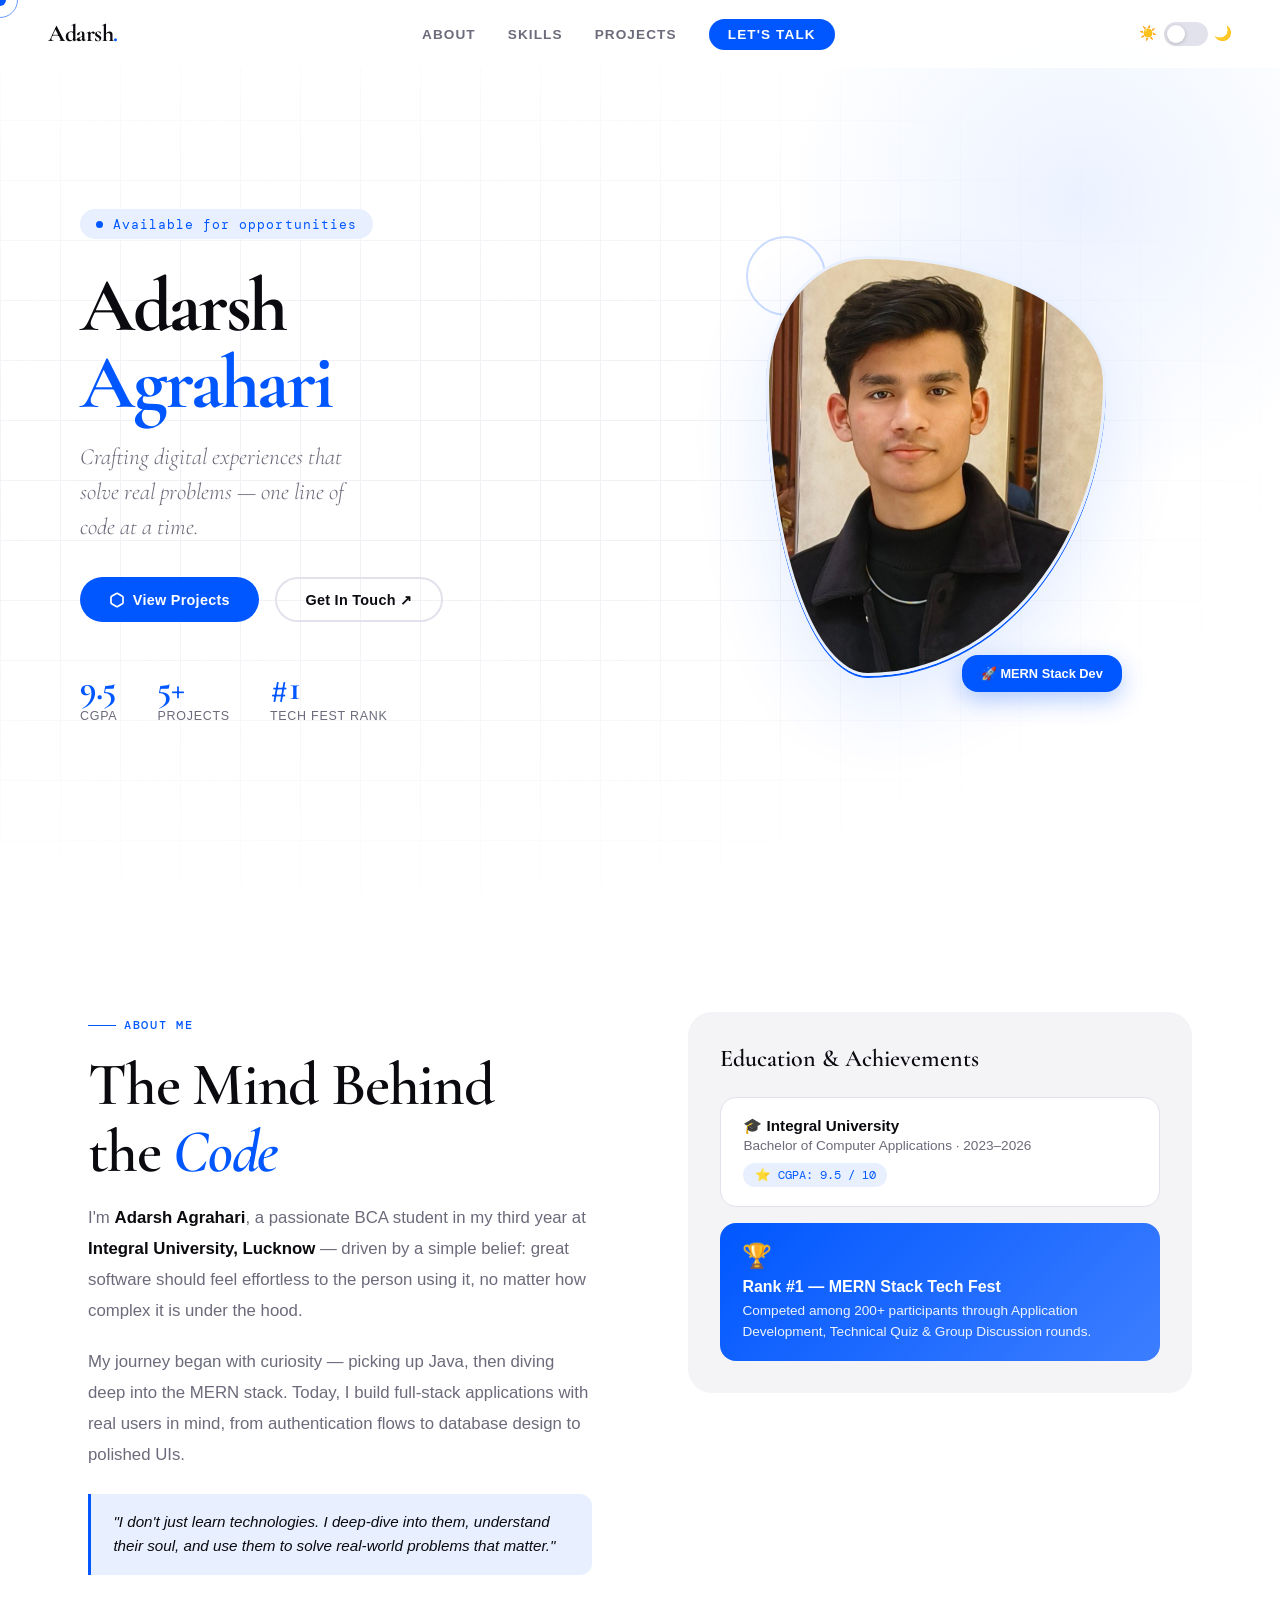
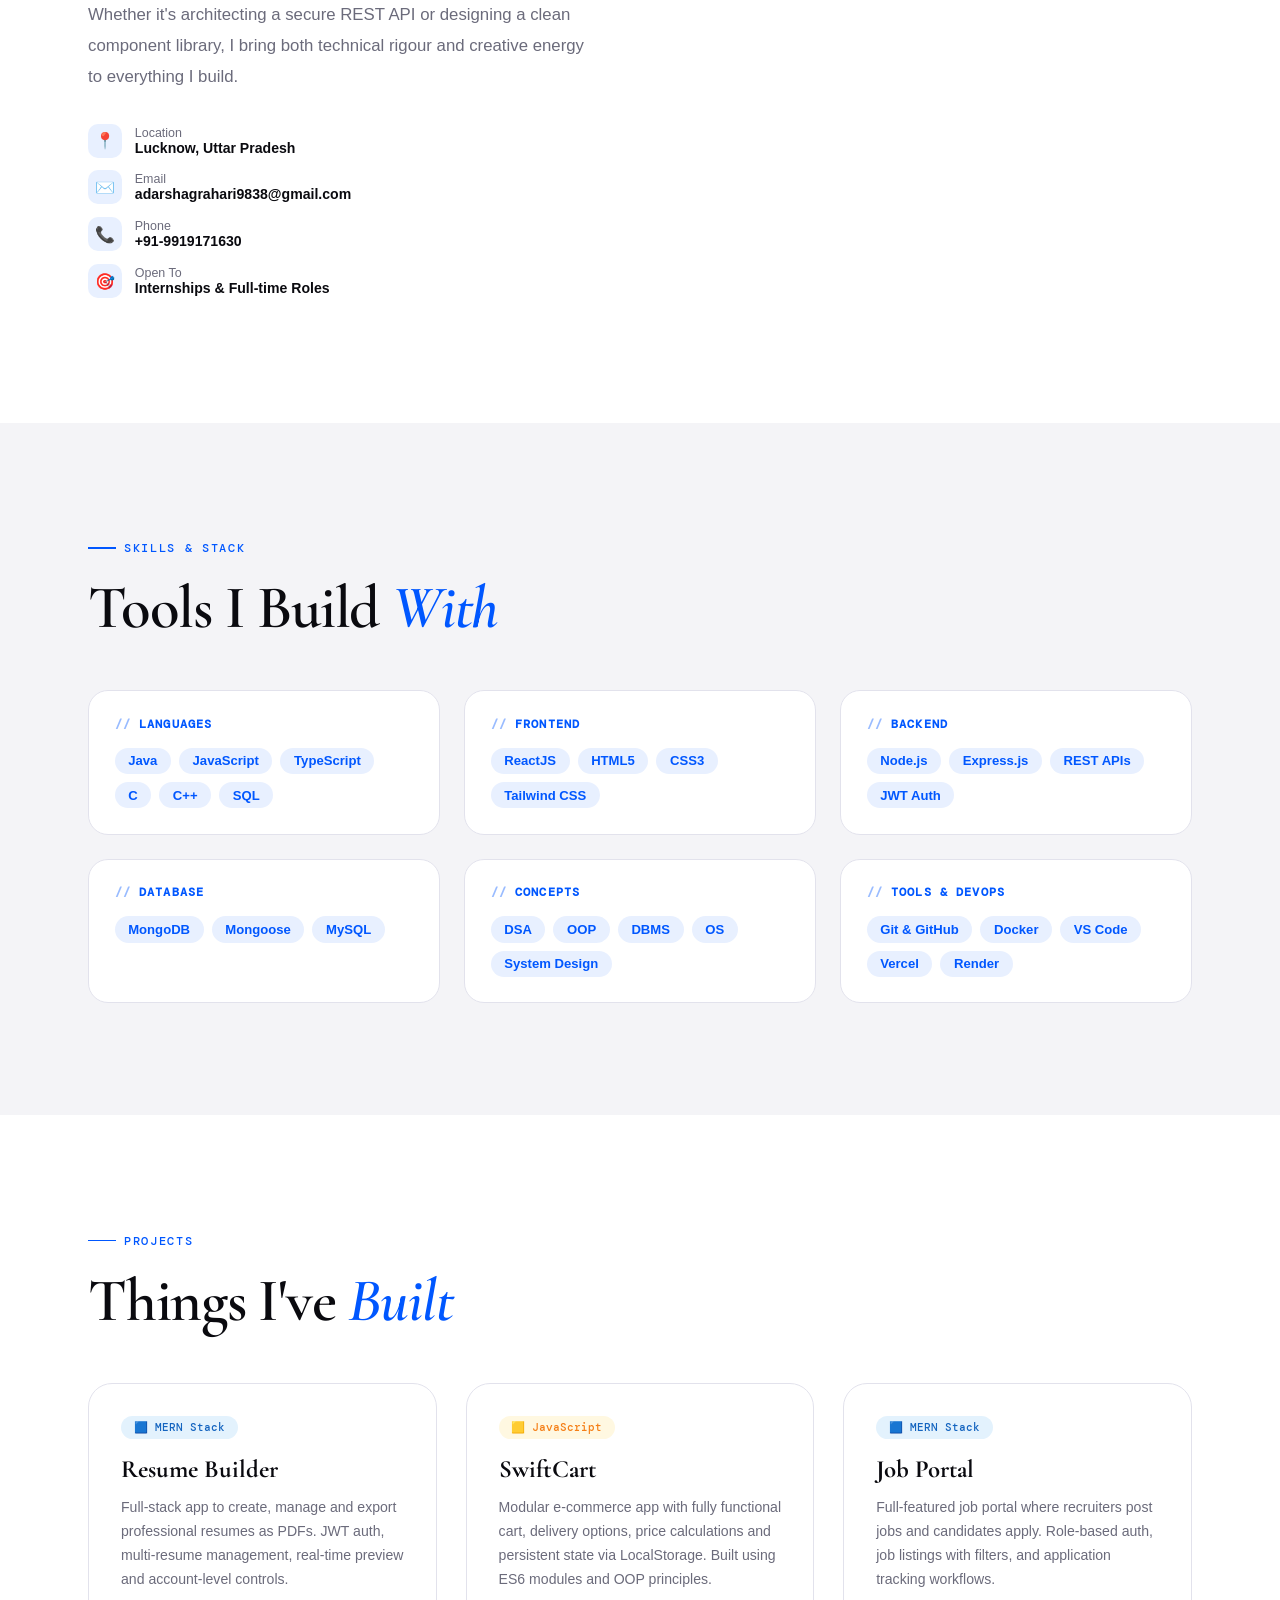
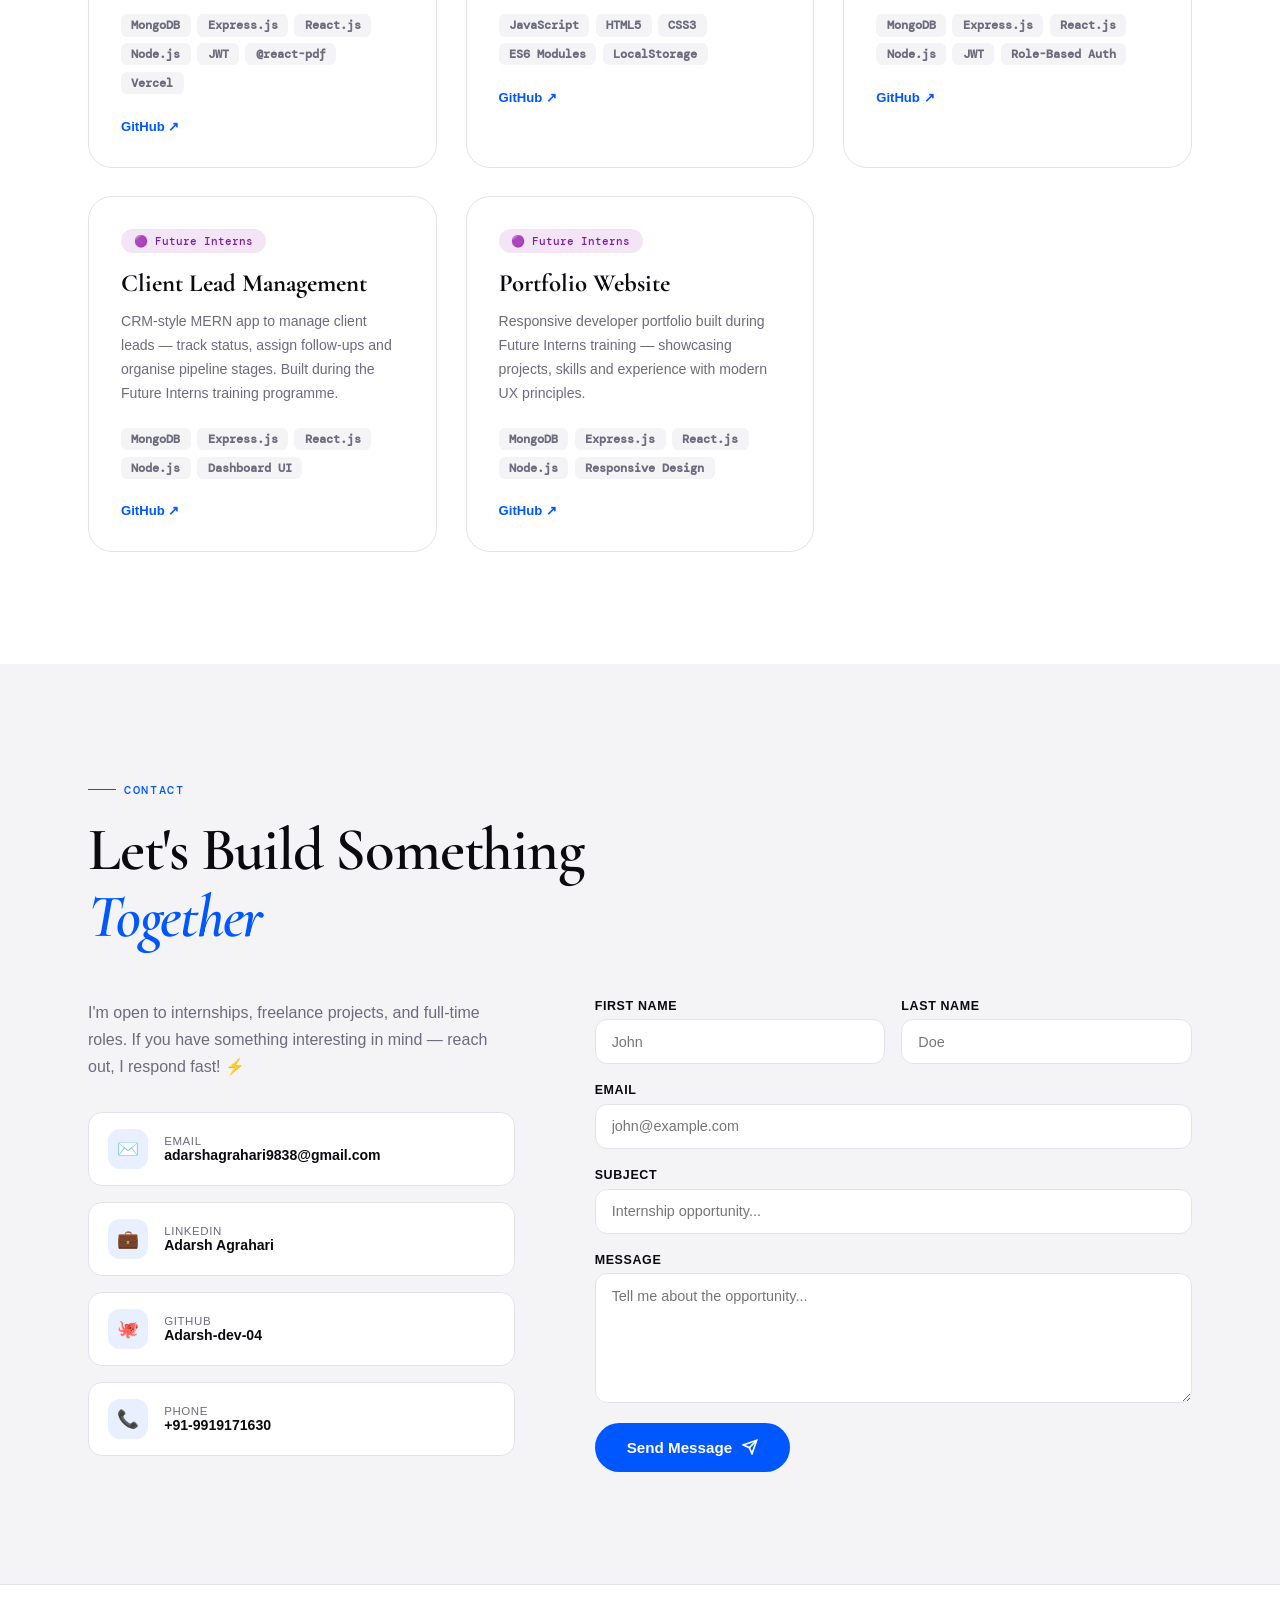
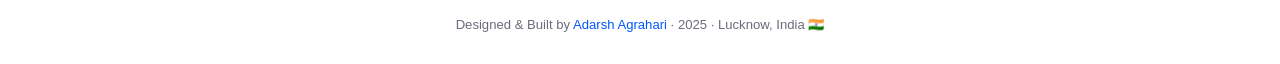
==== index.html @ 2db224c5 "first commit" ====
<!DOCTYPE html>
<html lang="en">
<head>
  <meta charset="UTF-8" />
  <meta name="viewport" content="width=device-width, initial-scale=1.0"/>
  <title>Adarsh Agrahari — Full-Stack Developer</title>
  <meta name="description" content="Adarsh Agrahari — BCA student & MERN Stack developer from Lucknow." />
  <link rel="preconnect" href="https://fonts.googleapis.com">
  <link rel="preconnect" href="https://fonts.gstatic.com" crossorigin>
  <link href="https://fonts.googleapis.com/css2?family=Cormorant+Garamond:ital,wght@0,300;0,400;0,600;0,700;1,300;1,400&family=Cabinet+Grotesk:wght@400;500;700;800&family=DM+Mono:wght@400;500&display=swap" rel="stylesheet">
  <link rel="stylesheet" href="style.css">

  <!-- Theme init: must run before paint to prevent flash of wrong theme -->
  <script>
    (function () {
      var t = localStorage.getItem("theme");
      var d = window.matchMedia("(prefers-color-scheme: dark)").matches;
      if (t === "dark" || (!t && d)) document.documentElement.classList.add("dark");
    })();
  </script>
</head>
<body>

  <!-- Custom Cursor -->
  <div id="cursor"></div>
  <div id="cursor-ring"></div>

  <!-- NAV -->
  <nav id="navbar">
    <a class="nav-logo" href="#hero">Adarsh<span>.</span></a>
    <ul class="nav-links" id="navLinks">
      <li><a href="#about">About</a></li>
      <li><a href="#skills">Skills</a></li>
      <li><a href="#projects">Projects</a></li>
      <li><a href="#contact" class="nav-cta">Let's Talk</a></li>
    </ul>
    <div class="nav-right">
      <div class="toggle-wrap">
        <span>☀️</span>
        <button class="theme-toggle" id="themeToggle" aria-label="Toggle dark mode"></button>
        <span>🌙</span>
      </div>
      <button class="hamburger" id="hamburger" aria-label="Open menu">
        <span></span><span></span><span></span>
      </button>
    </div>
  </nav>

  <!-- HERO -->
  <section id="hero">
    <div class="hero-bg-grid"></div>
    <div class="hero-bg-blob"></div>
    <div class="hero-content">
      <div class="hero-greeting"><span class="dot"></span> Available for opportunities</div>
      <h1 class="hero-name">Adarsh<br><span class="blue">Agrahari</span></h1>
      <p class="hero-tagline">Crafting digital experiences that<br>solve real problems — one line of<br>code at a time.</p>
      <div class="hero-btns">
        <a href="#projects" class="btn btn-primary">
          <svg width="16" height="16" viewBox="0 0 24 24" fill="none" stroke="currentColor" stroke-width="2.5">
            <path d="M21 16V8a2 2 0 0 0-1-1.73l-7-4a2 2 0 0 0-2 0l-7 4A2 2 0 0 0 3 8v8a2 2 0 0 0 1 1.73l7 4a2 2 0 0 0 2 0l7-4A2 2 0 0 0 21 16z"/>
          </svg>
          View Projects
        </a>
        <a href="#contact" class="btn btn-outline">Get In Touch ↗</a>
      </div>
      <div class="hero-stats">
        <div class="stat"><span class="stat-num">9.5</span><span class="stat-label">CGPA</span></div>
        <div class="stat"><span class="stat-num">5+</span><span class="stat-label">Projects</span></div>
        <div class="stat"><span class="stat-num">#1</span><span class="stat-label">Tech Fest Rank</span></div>
      </div>
    </div>
    <div class="hero-visual">
      <div class="photo-wrap">
        <div class="photo-deco"></div>
        <div class="photo-frame">
          <img src="photo.jpg" alt="Adarsh Agrahari" />
        </div>
        <div class="photo-badge">🚀 MERN Stack Dev</div>
      </div>
    </div>
  </section>

  <!-- ABOUT -->
  <section id="about">
    <div class="about-text reveal">
      <span class="section-label">About Me</span>
      <h2 class="section-title">The Mind Behind<br>the <em>Code</em></h2>
      <p>I'm <strong>Adarsh Agrahari</strong>, a passionate BCA student in my third year at <strong>Integral University, Lucknow</strong> — driven by a simple belief: great software should feel effortless to the person using it, no matter how complex it is under the hood.</p>
      <p>My journey began with curiosity — picking up Java, then diving deep into the MERN stack. Today, I build full-stack applications with real users in mind, from authentication flows to database design to polished UIs.</p>
      <div class="about-highlight">"I don't just learn technologies. I deep-dive into them, understand their soul, and use them to solve real-world problems that matter."</div>
      <p>Whether it's architecting a secure REST API or designing a clean component library, I bring both technical rigour and creative energy to everything I build.</p>
      <div style="margin-top:2rem">
        <div class="info-row"><div class="info-icon">📍</div><div><div class="info-label">Location</div><div class="info-value">Lucknow, Uttar Pradesh</div></div></div>
        <div class="info-row"><div class="info-icon">✉️</div><div><div class="info-label">Email</div><div class="info-value">adarshagrahari9838@gmail.com</div></div></div>
        <div class="info-row"><div class="info-icon">📞</div><div><div class="info-label">Phone</div><div class="info-value">+91-9919171630</div></div></div>
        <div class="info-row"><div class="info-icon">🎯</div><div><div class="info-label">Open To</div><div class="info-value">Internships & Full-time Roles</div></div></div>
      </div>
    </div>
    <div class="reveal" style="transition-delay: 0.15s">
      <div class="about-card">
        <div class="about-card-title">Education & Achievements</div>
        <div class="edu-card">
          <div class="edu-uni">🎓 Integral University</div>
          <div class="edu-degree">Bachelor of Computer Applications · 2023–2026</div>
          <div class="edu-cgpa">⭐ CGPA: 9.5 / 10</div>
        </div>
        <div class="achievement-card">
          <div class="trophy">🏆</div>
          <strong>Rank #1 — MERN Stack Tech Fest</strong>
          <p>Competed among 200+ participants through Application Development, Technical Quiz & Group Discussion rounds.</p>
        </div>
      </div>
    </div>
  </section>

  <!-- SKILLS -->
  <div id="skills">
    <div class="inner">
      <span class="section-label reveal">Skills & Stack</span>
      <h2 class="section-title reveal">Tools I Build <em>With</em></h2>
      <div class="skills-grid">
        <div class="skill-group reveal"><div class="skill-group-title">Languages</div><div class="skill-tags"><span class="skill-tag">Java</span><span class="skill-tag">JavaScript</span><span class="skill-tag">TypeScript</span><span class="skill-tag">C</span><span class="skill-tag">C++</span><span class="skill-tag">SQL</span></div></div>
        <div class="skill-group reveal" style="transition-delay:0.1s"><div class="skill-group-title">Frontend</div><div class="skill-tags"><span class="skill-tag">ReactJS</span><span class="skill-tag">HTML5</span><span class="skill-tag">CSS3</span><span class="skill-tag">Tailwind CSS</span></div></div>
        <div class="skill-group reveal" style="transition-delay:0.2s"><div class="skill-group-title">Backend</div><div class="skill-tags"><span class="skill-tag">Node.js</span><span class="skill-tag">Express.js</span><span class="skill-tag">REST APIs</span><span class="skill-tag">JWT Auth</span></div></div>
        <div class="skill-group reveal" style="transition-delay:0.3s"><div class="skill-group-title">Database</div><div class="skill-tags"><span class="skill-tag">MongoDB</span><span class="skill-tag">Mongoose</span><span class="skill-tag">MySQL</span></div></div>
        <div class="skill-group reveal" style="transition-delay:0.4s"><div class="skill-group-title">Concepts</div><div class="skill-tags"><span class="skill-tag">DSA</span><span class="skill-tag">OOP</span><span class="skill-tag">DBMS</span><span class="skill-tag">OS</span><span class="skill-tag">System Design</span></div></div>
        <div class="skill-group reveal" style="transition-delay:0.5s"><div class="skill-group-title">Tools & DevOps</div><div class="skill-tags"><span class="skill-tag">Git & GitHub</span><span class="skill-tag">Docker</span><span class="skill-tag">VS Code</span><span class="skill-tag">Vercel</span><span class="skill-tag">Render</span></div></div>
      </div>
    </div>
  </div>

  <!-- PROJECTS -->
  <section id="projects">
    <span class="section-label reveal">Projects</span>
    <h2 class="section-title reveal">Things I've <em>Built</em></h2>
    <div class="projects-grid">

      <div class="project-card reveal">
        <span class="project-badge badge-mern">🟦 MERN Stack</span>
        <h3 class="project-title">Resume Builder</h3>
        <p class="project-desc">Full-stack app to create, manage and export professional resumes as PDFs. JWT auth, multi-resume management, real-time preview and account-level controls.</p>
        <div class="project-tech"><span class="tech-tag">MongoDB</span><span class="tech-tag">Express.js</span><span class="tech-tag">React.js</span><span class="tech-tag">Node.js</span><span class="tech-tag">JWT</span><span class="tech-tag">@react-pdf</span><span class="tech-tag">Vercel</span></div>
        <a class="project-link" href="https://github.com/Adarsh-dev-04" target="_blank">GitHub ↗</a>
      </div>

      <div class="project-card reveal" style="transition-delay:0.1s">
        <span class="project-badge badge-js">🟨 JavaScript</span>
        <h3 class="project-title">SwiftCart</h3>
        <p class="project-desc">Modular e-commerce app with fully functional cart, delivery options, price calculations and persistent state via LocalStorage. Built using ES6 modules and OOP principles.</p>
        <div class="project-tech"><span class="tech-tag">JavaScript</span><span class="tech-tag">HTML5</span><span class="tech-tag">CSS3</span><span class="tech-tag">ES6 Modules</span><span class="tech-tag">LocalStorage</span></div>
        <a class="project-link" href="https://github.com/Adarsh-dev-04" target="_blank">GitHub ↗</a>
      </div>

      <div class="project-card reveal" style="transition-delay:0.2s">
        <span class="project-badge badge-mern">🟦 MERN Stack</span>
        <h3 class="project-title">Job Portal</h3>
        <p class="project-desc">Full-featured job portal where recruiters post jobs and candidates apply. Role-based auth, job listings with filters, and application tracking workflows.</p>
        <div class="project-tech"><span class="tech-tag">MongoDB</span><span class="tech-tag">Express.js</span><span class="tech-tag">React.js</span><span class="tech-tag">Node.js</span><span class="tech-tag">JWT</span><span class="tech-tag">Role-Based Auth</span></div>
        <a class="project-link" href="https://github.com/Adarsh-dev-04" target="_blank">GitHub ↗</a>
      </div>

      <div class="project-card reveal" style="transition-delay:0.3s">
        <span class="project-badge badge-fi">🟣 Future Interns</span>
        <h3 class="project-title">Client Lead Management</h3>
        <p class="project-desc">CRM-style MERN app to manage client leads — track status, assign follow-ups and organise pipeline stages. Built during the Future Interns training programme.</p>
        <div class="project-tech"><span class="tech-tag">MongoDB</span><span class="tech-tag">Express.js</span><span class="tech-tag">React.js</span><span class="tech-tag">Node.js</span><span class="tech-tag">Dashboard UI</span></div>
        <a class="project-link" href="https://github.com/Adarsh-dev-04" target="_blank">GitHub ↗</a>
      </div>

      <div class="project-card reveal" style="transition-delay:0.4s">
        <span class="project-badge badge-fi">🟣 Future Interns</span>
        <h3 class="project-title">Portfolio Website</h3>
        <p class="project-desc">Responsive developer portfolio built during Future Interns training — showcasing projects, skills and experience with modern UX principles.</p>
        <div class="project-tech"><span class="tech-tag">MongoDB</span><span class="tech-tag">Express.js</span><span class="tech-tag">React.js</span><span class="tech-tag">Node.js</span><span class="tech-tag">Responsive Design</span></div>
        <a class="project-link" href="https://github.com/Adarsh-dev-04" target="_blank">GitHub ↗</a>
      </div>

    </div>
  </section>

  <!-- CONTACT -->
  <div id="contact">
    <div class="inner">
      <span class="section-label reveal">Contact</span>
      <h2 class="section-title reveal">Let's Build Something<br><em>Together</em></h2>
      <div class="contact-grid">
        <div class="reveal">
          <p class="contact-info">I'm open to internships, freelance projects, and full-time roles. If you have something interesting in mind — reach out, I respond fast! ⚡</p>
          <div class="contact-links">
            <a class="contact-link-item" href="mailto:adarshagrahari9838@gmail.com"><div class="contact-icon">✉️</div><div><div class="c-label">Email</div><div class="c-value">adarshagrahari9838@gmail.com</div></div></a>
            <a class="contact-link-item" href="https://www.linkedin.com/in/adarsh-agrahari-366727234" target="_blank"><div class="contact-icon">💼</div><div><div class="c-label">LinkedIn</div><div class="c-value">Adarsh Agrahari</div></div></a>
            <a class="contact-link-item" href="https://github.com/Adarsh-dev-04" target="_blank"><div class="contact-icon">🐙</div><div><div class="c-label">GitHub</div><div class="c-value">Adarsh-dev-04</div></div></a>
            <a class="contact-link-item" href="tel:+919919171630"><div class="contact-icon">📞</div><div><div class="c-label">Phone</div><div class="c-value">+91-9919171630</div></div></a>
          </div>
        </div>
        <div class="reveal" style="transition-delay: 0.15s">
          <div class="contact-form">
            <div class="form-row">
              <div class="form-group"><label for="fname">First Name</label><input type="text" id="fname" placeholder="John" /></div>
              <div class="form-group"><label for="lname">Last Name</label><input type="text" id="lname" placeholder="Doe" /></div>
            </div>
            <div class="form-group"><label for="femail">Email</label><input type="email" id="femail" placeholder="john@example.com" /></div>
            <div class="form-group"><label for="fsubject">Subject</label><input type="text" id="fsubject" placeholder="Internship opportunity..." /></div>
            <div class="form-group"><label for="fmessage">Message</label><textarea id="fmessage" placeholder="Tell me about the opportunity..."></textarea></div>
            <button class="btn-submit" id="submitBtn">
              Send Message
              <svg width="16" height="16" viewBox="0 0 24 24" fill="none" stroke="currentColor" stroke-width="2.5"><line x1="22" y1="2" x2="11" y2="13"/><polygon points="22 2 15 22 11 13 2 9 22 2"/></svg>
            </button>
            <div class="form-success" id="formSuccess">✅ Message sent! I'll get back to you within 24 hours.</div>
          </div>
        </div>
      </div>
    </div>
  </div>

  <!-- FOOTER -->
  <footer>
    <p>Designed & Built by <a href="#hero">Adarsh Agrahari</a> · 2025 · Lucknow, India 🇮🇳</p>
  </footer>

  <script src="script.js"></script>
</body>
</html>
---- style.css ----
:root {
  --blue: #0057FF;
  --blue-light: #3d7eff;
  --blue-pale: #e8f0ff;
  --black: #0a0a0f;
  --grey: #6b6b7b;
  --grey-light: #f4f4f7;
  --white: #ffffff;
  --border: #e2e2ec;
  --font-display: "Cormorant Garamond", serif;
  --font-body: "Cabinet Grotesk", sans-serif;
  --font-mono: "DM Mono", monospace;
}

/* ── Dark Mode ── */
html.dark {
  --blue: #4d8fff;
  --blue-light: #7aaeff;
  --blue-pale: #0d1e3d;
  --black: #f0f0f8;
  --grey: #9999aa;
  --grey-light: #111118;
  --white: #0c0c14;
  --border: #1e1e2e;
}

/* ── Reset ── */
*, *::before, *::after { box-sizing: border-box; margin: 0; padding: 0; }
html { scroll-behavior: smooth; }
body {
  font-family: var(--font-body);
  background: var(--white);
  color: var(--black);
  overflow-x: hidden;
  cursor: none;
  transition: background 0.4s, color 0.4s;
}

/* ── Custom Cursor ── */
#cursor {
  width: 12px; height: 12px;
  background: var(--blue);
  border-radius: 50%;
  position: fixed; top: 0; left: 0;
  pointer-events: none; z-index: 9999;
  transform: translate(-50%, -50%);
  transition: width 0.2s, height 0.2s, background 0.2s;
}
#cursor-ring {
  width: 36px; height: 36px;
  border: 1.5px solid var(--blue);
  border-radius: 50%;
  position: fixed; top: 0; left: 0;
  pointer-events: none; z-index: 9998;
  transform: translate(-50%, -50%);
  opacity: 0.6;
  transition: width 0.3s, height 0.3s;
}
body.hov #cursor { width: 20px; height: 20px; background: var(--blue-light); }
body.hov #cursor-ring { width: 56px; height: 56px; opacity: 0.25; }

/* ── Navbar ── */
nav {
  position: fixed; top: 0; left: 0; right: 0; z-index: 200;
  display: flex; align-items: center; justify-content: space-between;
  padding: 1.2rem 3rem;
  background: rgba(255, 255, 255, 0.9);
  backdrop-filter: blur(16px);
  border-bottom: 1px solid transparent;
  transition: border-color 0.3s, box-shadow 0.3s, background 0.4s;
}
html.dark nav { background: rgba(12, 12, 20, 0.92); }
nav.scrolled { border-color: var(--border); box-shadow: 0 2px 24px rgba(0, 87, 255, 0.06); }

.nav-logo {
  font-family: var(--font-display); font-size: 1.5rem; font-weight: 700;
  color: var(--black); text-decoration: none; letter-spacing: -0.02em;
}
.nav-logo span { color: var(--blue); }

.nav-links { display: flex; gap: 2rem; list-style: none; }
.nav-links a {
  font-size: 0.85rem; font-weight: 700; letter-spacing: 0.08em;
  text-transform: uppercase; color: var(--grey);
  text-decoration: none; transition: color 0.2s; position: relative;
}
.nav-links a::after {
  content: ""; position: absolute; bottom: -3px; left: 0;
  width: 0; height: 2px; background: var(--blue); transition: width 0.3s;
}
.nav-links a:hover { color: var(--blue); }
.nav-links a:hover::after { width: 100%; }
.nav-cta { background: var(--blue) !important; color: #fff !important; padding: 0.5rem 1.2rem; border-radius: 50px; }
.nav-cta::after { display: none !important; }
.nav-cta:hover { background: var(--blue-light) !important; }
.nav-right { display: flex; align-items: center; gap: 1.2rem; }

/* ── Theme Toggle ── */
.theme-toggle {
  width: 44px; height: 24px; background: var(--border);
  border-radius: 50px; border: none; cursor: pointer;
  position: relative; transition: background 0.3s; flex-shrink: 0;
}
.theme-toggle::after {
  content: ""; position: absolute; top: 3px; left: 3px;
  width: 18px; height: 18px; background: #fff; border-radius: 50%;
  transition: transform 0.3s; box-shadow: 0 1px 4px rgba(0, 0, 0, 0.2);
}
html.dark .theme-toggle { background: var(--blue); }
html.dark .theme-toggle::after { transform: translateX(20px); }
.toggle-wrap { display: flex; align-items: center; gap: 0.4rem; font-size: 0.9rem; }

/* ── Hamburger ── */
.hamburger {
  display: none; flex-direction: column; gap: 5px;
  background: none; border: none; cursor: pointer; padding: 4px;
}
.hamburger span {
  display: block; width: 24px; height: 2px;
  background: var(--black); border-radius: 2px; transition: 0.3s;
}

/* ── Mobile Nav ── */
@media (max-width: 900px) {
  nav { padding: 1rem 1.5rem; }
  .nav-links {
    display: none; flex-direction: column; position: absolute;
    top: 100%; left: 0; right: 0;
    background: var(--white); padding: 1.5rem 2rem;
    gap: 1.2rem; border-bottom: 1px solid var(--border);
    box-shadow: 0 8px 24px rgba(0, 0, 0, 0.08); z-index: 199;
  }
  .nav-links.open { display: flex; }
  .hamburger { display: flex; }
}

/* ── Shared Section Styles ── */
section { padding: 7rem 3rem; max-width: 1200px; margin: 0 auto; }

.section-label {
  display: inline-flex; align-items: center; gap: 0.5rem;
  font-family: var(--font-mono); font-size: 0.75rem; font-weight: 500;
  color: var(--blue); text-transform: uppercase; letter-spacing: 0.14em;
  margin-bottom: 1.2rem;
}
.section-label::before { content: ""; width: 28px; height: 1.5px; background: var(--blue); }

h2.section-title {
  font-family: var(--font-display);
  font-size: clamp(2.4rem, 5vw, 3.8rem);
  font-weight: 600; line-height: 1.1;
  letter-spacing: -0.02em; margin-bottom: 1rem; color: var(--black);
}
h2.section-title em { font-style: italic; color: var(--blue); }

/* ── Scroll Reveal ── */
.reveal { opacity: 0; transform: translateY(28px); transition: opacity 0.7s ease, transform 0.7s ease; }
.reveal.visible { opacity: 1; transform: translateY(0); }

/* ── Hero ── */
#hero {
  min-height: 100vh; max-width: 100%;
  display: grid; grid-template-columns: 1fr 1fr;
  align-items: center; gap: 4rem;
  padding: 8rem 5rem 6rem;
  position: relative; overflow: hidden;
}
.hero-bg-grid {
  position: absolute; inset: 0; z-index: 0;
  background-image: linear-gradient(var(--border) 1px, transparent 1px),
    linear-gradient(90deg, var(--border) 1px, transparent 1px);
  background-size: 60px 60px; opacity: 0.5;
  mask-image: radial-gradient(ellipse at 30% 50%, black 20%, transparent 75%);
}
.hero-bg-blob {
  position: absolute; width: 600px; height: 600px; border-radius: 50%;
  z-index: 0; background: radial-gradient(circle, rgba(0, 87, 255, 0.08) 0%, transparent 70%);
  top: -100px; right: -100px; pointer-events: none;
  animation: blobPulse 6s ease-in-out infinite alternate;
}
@keyframes blobPulse { from { transform: scale(1); } to { transform: scale(1.1) translate(30px, 20px); } }

.hero-content { position: relative; z-index: 1; }
.hero-greeting {
  display: inline-flex; align-items: center; gap: 0.6rem;
  font-family: var(--font-mono); font-size: 0.82rem; color: var(--blue);
  background: var(--blue-pale); padding: 0.4rem 1rem; border-radius: 50px;
  margin-bottom: 1.8rem; letter-spacing: 0.08em;
  animation: fadeUp 0.8s ease both;
}
.dot {
  width: 7px; height: 7px; border-radius: 50%;
  background: var(--blue); animation: pulse 2s infinite;
}
@keyframes pulse { 0%, 100% { opacity: 1; transform: scale(1); } 50% { opacity: 0.5; transform: scale(0.8); } }

.hero-name {
  font-family: var(--font-display);
  font-size: clamp(3rem, 6vw, 5.5rem);
  font-weight: 700; line-height: 1; letter-spacing: -0.03em; color: var(--black);
  animation: fadeUp 0.9s 0.1s ease both;
}
.hero-name .blue { color: var(--blue); }
.hero-tagline {
  font-family: var(--font-display);
  font-size: clamp(1.1rem, 2vw, 1.45rem);
  font-weight: 300; font-style: italic; color: var(--grey);
  margin: 1.2rem 0 2rem; line-height: 1.5;
  animation: fadeUp 1s 0.2s ease both;
}
.hero-btns { display: flex; gap: 1rem; flex-wrap: wrap; animation: fadeUp 1s 0.3s ease both; }

.btn {
  display: inline-flex; align-items: center; gap: 0.5rem;
  padding: 0.8rem 1.8rem; border-radius: 50px;
  font-family: var(--font-body); font-size: 0.9rem; font-weight: 700;
  text-decoration: none; transition: all 0.25s; letter-spacing: 0.02em;
}
.btn-primary { background: var(--blue); color: #fff; }
.btn-primary:hover { background: var(--blue-light); transform: translateY(-2px); box-shadow: 0 8px 24px rgba(0, 87, 255, 0.3); }
.btn-outline { border: 2px solid var(--border); color: var(--black); background: transparent; }
.btn-outline:hover { border-color: var(--blue); color: var(--blue); transform: translateY(-2px); }

.hero-stats { display: flex; gap: 2.5rem; margin-top: 3rem; animation: fadeUp 1s 0.4s ease both; }
.stat { display: flex; flex-direction: column; gap: 0.2rem; }
.stat-num { font-family: var(--font-display); font-size: 2.2rem; font-weight: 700; color: var(--blue); line-height: 1; }
.stat-label { font-size: 0.78rem; color: var(--grey); font-weight: 500; text-transform: uppercase; letter-spacing: 0.06em; }

.hero-visual { position: relative; z-index: 1; display: flex; justify-content: center; align-items: center; }
.photo-wrap { position: relative; }
.photo-frame {
  width: 340px; height: 420px;
  border-radius: 30% 70% 70% 30% / 30% 30% 70% 70%;
  overflow: hidden; border: 3px solid var(--blue-pale);
  box-shadow: 0 30px 80px rgba(0, 87, 255, 0.12), 0 2px 0 var(--blue);
  animation: float 6s ease-in-out infinite, fadeUp 1s 0.2s ease both;
}
@keyframes float { 0%, 100% { transform: translateY(0); } 50% { transform: translateY(-16px); } }
.photo-frame img { width: 100%; height: 100%; object-fit: cover; object-position: center top; }
.photo-badge {
  position: absolute; bottom: -16px; right: -16px;
  background: var(--blue); color: #fff; padding: 0.7rem 1.2rem;
  border-radius: 16px; font-size: 0.8rem; font-weight: 700;
  box-shadow: 0 8px 24px rgba(0, 87, 255, 0.3); white-space: nowrap;
}
.photo-deco {
  position: absolute; top: -20px; left: -20px;
  width: 80px; height: 80px; border: 2px solid var(--blue);
  border-radius: 50%; opacity: 0.2; animation: spin 12s linear infinite;
}
@keyframes spin { to { transform: rotate(360deg); } }
@keyframes fadeUp { from { opacity: 0; transform: translateY(24px); } to { opacity: 1; transform: translateY(0); } }

/* ── About ── */
#about { display: grid; grid-template-columns: 1fr 1fr; gap: 6rem; align-items: start; }
.about-text p { font-size: 1.05rem; line-height: 1.85; color: var(--grey); margin-bottom: 1.2rem; }
.about-text p strong { color: var(--black); }
.about-highlight {
  background: var(--blue-pale); border-left: 3px solid var(--blue);
  padding: 1rem 1.4rem; border-radius: 0 12px 12px 0;
  margin: 1.5rem 0; font-style: italic; color: var(--black);
  font-size: 0.95rem; line-height: 1.6;
}
.info-row { display: flex; align-items: center; gap: 0.8rem; font-size: 0.88rem; margin-bottom: 0.8rem; }
.info-icon {
  width: 34px; height: 34px; border-radius: 10px;
  background: var(--blue-pale); display: flex; align-items: center;
  justify-content: center; font-size: 1rem; flex-shrink: 0;
}
.info-label { color: var(--grey); font-size: 0.78rem; }
.info-value { color: var(--black); font-weight: 600; }

.about-card {
  background: var(--grey-light); border-radius: 24px;
  padding: 2rem; position: sticky; top: 7rem; transition: background 0.4s;
}
html.dark .about-card { background: #0f0f1a; }
.about-card-title { font-family: var(--font-display); font-size: 1.5rem; font-weight: 600; margin-bottom: 1.5rem; color: var(--black); }

.edu-card {
  background: var(--white); border-radius: 16px;
  padding: 1.2rem 1.4rem; border: 1px solid var(--border);
  margin-bottom: 1rem; transition: background 0.4s, border-color 0.4s;
}
html.dark .edu-card { background: #13131e; border-color: #1e1e2e; }
.edu-uni { font-weight: 700; font-size: 0.95rem; color: var(--black); }
.edu-degree { color: var(--grey); font-size: 0.85rem; margin-top: 0.2rem; }
.edu-cgpa {
  display: inline-flex; align-items: center; gap: 0.4rem;
  margin-top: 0.6rem; background: var(--blue-pale); padding: 0.25rem 0.7rem;
  border-radius: 50px; font-family: var(--font-mono); font-size: 0.78rem; color: var(--blue);
}
.achievement-card {
  background: linear-gradient(135deg, var(--blue), var(--blue-light));
  border-radius: 16px; padding: 1.2rem 1.4rem; color: #fff; margin-top: 1rem;
}
.achievement-card .trophy { font-size: 1.5rem; margin-bottom: 0.5rem; }
.achievement-card p { font-size: 0.85rem; line-height: 1.5; opacity: 0.92; }
.achievement-card strong { font-size: 1rem; display: block; margin-bottom: 0.3rem; }

/* ── Skills ── */
#skills { background: var(--grey-light); max-width: 100%; transition: background 0.4s; }
#skills .inner { max-width: 1200px; margin: 0 auto; padding: 7rem 3rem; }
.skills-grid { display: grid; grid-template-columns: repeat(auto-fill, minmax(280px, 1fr)); gap: 1.5rem; margin-top: 3rem; }
.skill-group {
  background: var(--white); border-radius: 20px; padding: 1.6rem;
  border: 1px solid var(--border);
  transition: transform 0.3s, box-shadow 0.3s, background 0.4s, border-color 0.4s;
}
html.dark .skill-group { background: #13131e; border-color: #1e1e2e; }
.skill-group:hover { transform: translateY(-4px); box-shadow: 0 16px 40px rgba(0, 87, 255, 0.08); }
.skill-group-title {
  font-size: 0.72rem; font-weight: 700; text-transform: uppercase;
  letter-spacing: 0.1em; color: var(--blue); font-family: var(--font-mono);
  margin-bottom: 1rem; display: flex; align-items: center; gap: 0.5rem;
}
.skill-group-title::before { content: "//"; opacity: 0.4; }
.skill-tags { display: flex; flex-wrap: wrap; gap: 0.5rem; }
.skill-tag {
  font-size: 0.82rem; font-weight: 600; padding: 0.35rem 0.85rem;
  border-radius: 50px; background: var(--blue-pale); color: var(--blue);
  transition: background 0.2s, color 0.2s; cursor: default;
}
.skill-tag:hover { background: var(--blue); color: #fff; }

/* ── Projects ── */
.projects-grid { display: grid; grid-template-columns: repeat(auto-fill, minmax(340px, 1fr)); gap: 1.8rem; margin-top: 3rem; }
.project-card {
  border: 1px solid var(--border); border-radius: 24px;
  padding: 2rem; background: var(--white);
  transition: transform 0.3s, box-shadow 0.3s, border-color 0.3s, background 0.4s;
  position: relative; overflow: hidden;
}
html.dark .project-card { background: #13131e; border-color: #1e1e2e; }
.project-card::before {
  content: ""; position: absolute; top: 0; left: 0; right: 0; height: 3px;
  background: linear-gradient(90deg, var(--blue), var(--blue-light));
  transform: scaleX(0); transform-origin: left; transition: transform 0.4s;
}
.project-card:hover { transform: translateY(-6px); box-shadow: 0 24px 60px rgba(0, 87, 255, 0.1); border-color: var(--blue-pale); }
.project-card:hover::before { transform: scaleX(1); }

.project-badge { display: inline-flex; align-items: center; gap: 0.4rem; font-family: var(--font-mono); font-size: 0.7rem; padding: 0.3rem 0.8rem; border-radius: 50px; margin-bottom: 1rem; font-weight: 500; }
.badge-mern { background: #e3f2fd; color: #1565c0; }
.badge-js { background: #fff8e1; color: #f57f17; }
.badge-fi { background: #f3e5f5; color: #7b1fa2; }
html.dark .badge-mern { background: #0d2040; color: #7aaeff; }
html.dark .badge-js { background: #2a2000; color: #ffc107; }
html.dark .badge-fi { background: #1e0a2e; color: #ce93d8; }

.project-title { font-family: var(--font-display); font-size: 1.55rem; font-weight: 700; line-height: 1.2; margin-bottom: 0.7rem; color: var(--black); }
.project-desc { font-size: 0.88rem; line-height: 1.7; color: var(--grey); margin-bottom: 1.4rem; }
.project-tech { display: flex; flex-wrap: wrap; gap: 0.4rem; margin-bottom: 1.4rem; }
.tech-tag { font-size: 0.75rem; font-weight: 600; font-family: var(--font-mono); padding: 0.2rem 0.65rem; border-radius: 6px; background: var(--grey-light); color: var(--grey); }
html.dark .tech-tag { background: #1e1e2e; color: #9999aa; }
.project-link { display: inline-flex; align-items: center; gap: 0.4rem; font-size: 0.82rem; font-weight: 700; text-decoration: none; color: var(--blue); transition: gap 0.2s; }
.project-link:hover { gap: 0.7rem; }

/* ── Contact ── */
#contact { background: var(--grey-light); max-width: 100%; transition: background 0.4s; }
#contact .inner { max-width: 1200px; margin: 0 auto; padding: 7rem 3rem; }
.contact-grid { display: grid; grid-template-columns: 1fr 1.4fr; gap: 5rem; align-items: start; margin-top: 3rem; }
.contact-info { font-size: 1rem; color: var(--grey); line-height: 1.7; margin-bottom: 2rem; }
.contact-links { display: flex; flex-direction: column; gap: 1rem; }
.contact-link-item {
  display: flex; align-items: center; gap: 1rem;
  text-decoration: none; color: var(--black); padding: 1rem 1.2rem;
  border-radius: 14px; background: var(--white); border: 1px solid var(--border);
  transition: all 0.25s;
}
html.dark .contact-link-item { background: #13131e; border-color: #1e1e2e; }
.contact-link-item:hover { border-color: var(--blue); transform: translateX(4px); box-shadow: 0 4px 20px rgba(0, 87, 255, 0.08); }
.contact-icon { width: 40px; height: 40px; border-radius: 12px; background: var(--blue-pale); display: flex; align-items: center; justify-content: center; font-size: 1.1rem; flex-shrink: 0; }
.c-label { font-size: 0.72rem; color: var(--grey); font-weight: 500; text-transform: uppercase; letter-spacing: 0.05em; }
.c-value { font-size: 0.88rem; font-weight: 700; color: var(--black); }

.contact-form { display: flex; flex-direction: column; gap: 1.2rem; }
.form-row { display: grid; grid-template-columns: 1fr 1fr; gap: 1rem; }
.form-group { display: flex; flex-direction: column; gap: 0.4rem; }
.form-group label { font-size: 0.78rem; font-weight: 700; color: var(--black); text-transform: uppercase; letter-spacing: 0.05em; }
.form-group input,
.form-group textarea {
  padding: 0.85rem 1rem; border: 1.5px solid var(--border);
  border-radius: 12px; font-family: var(--font-body); font-size: 0.9rem;
  color: var(--black); background: var(--white);
  transition: border-color 0.2s, box-shadow 0.2s, background 0.4s;
  outline: none; resize: vertical;
}
html.dark .form-group input,
html.dark .form-group textarea { background: #13131e; border-color: #1e1e2e; }
.form-group input:focus,
.form-group textarea:focus { border-color: var(--blue); box-shadow: 0 0 0 3px rgba(0, 87, 255, 0.1); }
.form-group textarea { min-height: 130px; }

.btn-submit {
  background: var(--blue); color: #fff; border: none;
  padding: 1rem 2rem; border-radius: 50px;
  font-family: var(--font-body); font-size: 0.95rem; font-weight: 700;
  cursor: pointer; transition: all 0.25s; align-self: flex-start;
  display: inline-flex; align-items: center; gap: 0.6rem;
}
.btn-submit:hover { background: var(--blue-light); transform: translateY(-2px); box-shadow: 0 8px 24px rgba(0, 87, 255, 0.3); }
.form-success { display: none; background: var(--blue-pale); border-radius: 12px; padding: 1rem 1.4rem; color: var(--blue); font-weight: 600; font-size: 0.9rem; margin-top: 0.5rem; }

/* ── Footer ── */
footer { text-align: center; padding: 2rem 3rem; border-top: 1px solid var(--border); font-size: 0.82rem; color: var(--grey); }
footer a { color: var(--blue); text-decoration: none; }

/* ── Responsive ── */
@media (max-width: 900px) {
  #hero { grid-template-columns: 1fr; padding: 7rem 1.5rem 4rem; text-align: center; }
  .hero-visual { order: -1; }
  .photo-frame { width: 240px; height: 300px; }
  .hero-btns, .hero-stats { justify-content: center; }
  #about { grid-template-columns: 1fr; gap: 3rem; }
  .about-card { position: static; }
  section { padding: 5rem 1.5rem; }
  #skills .inner, #contact .inner { padding: 5rem 1.5rem; }
  .contact-grid { grid-template-columns: 1fr; gap: 3rem; }
  .form-row { grid-template-columns: 1fr; }
  .projects-grid { grid-template-columns: 1fr; }
}
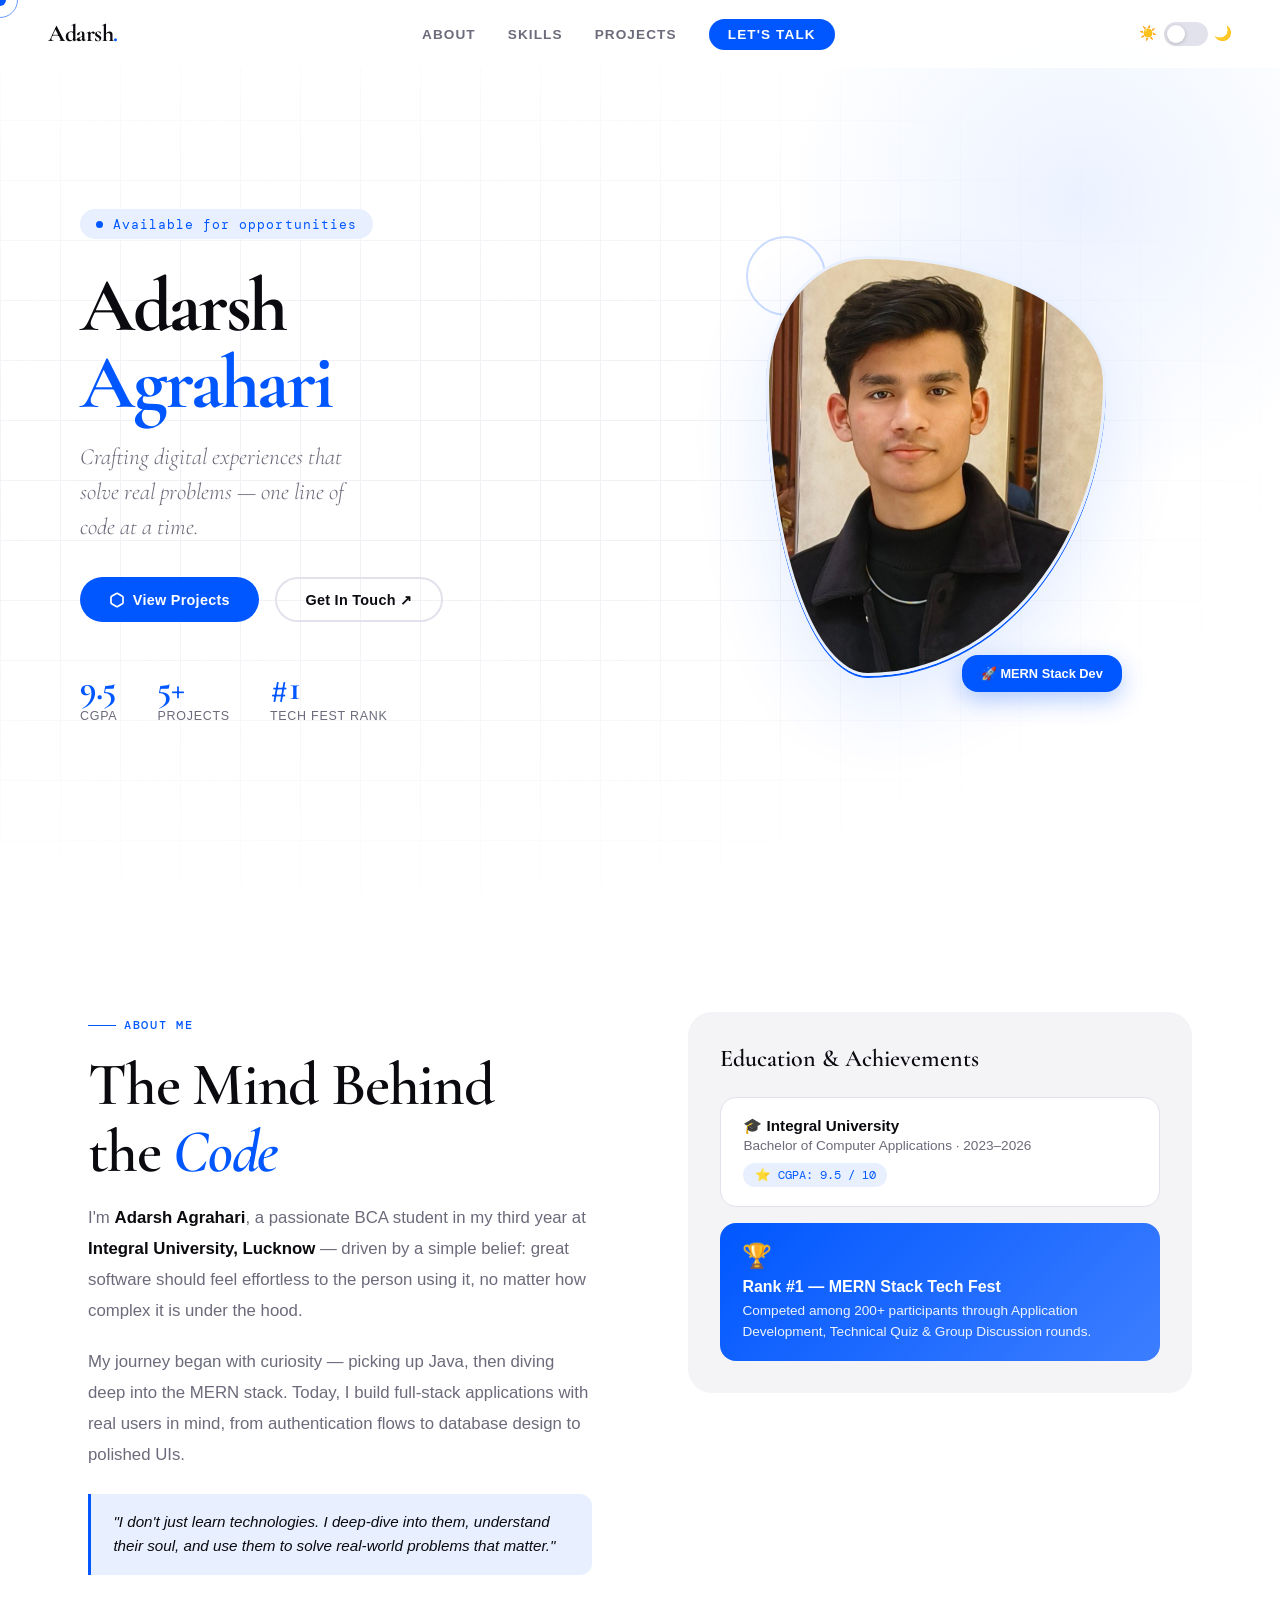
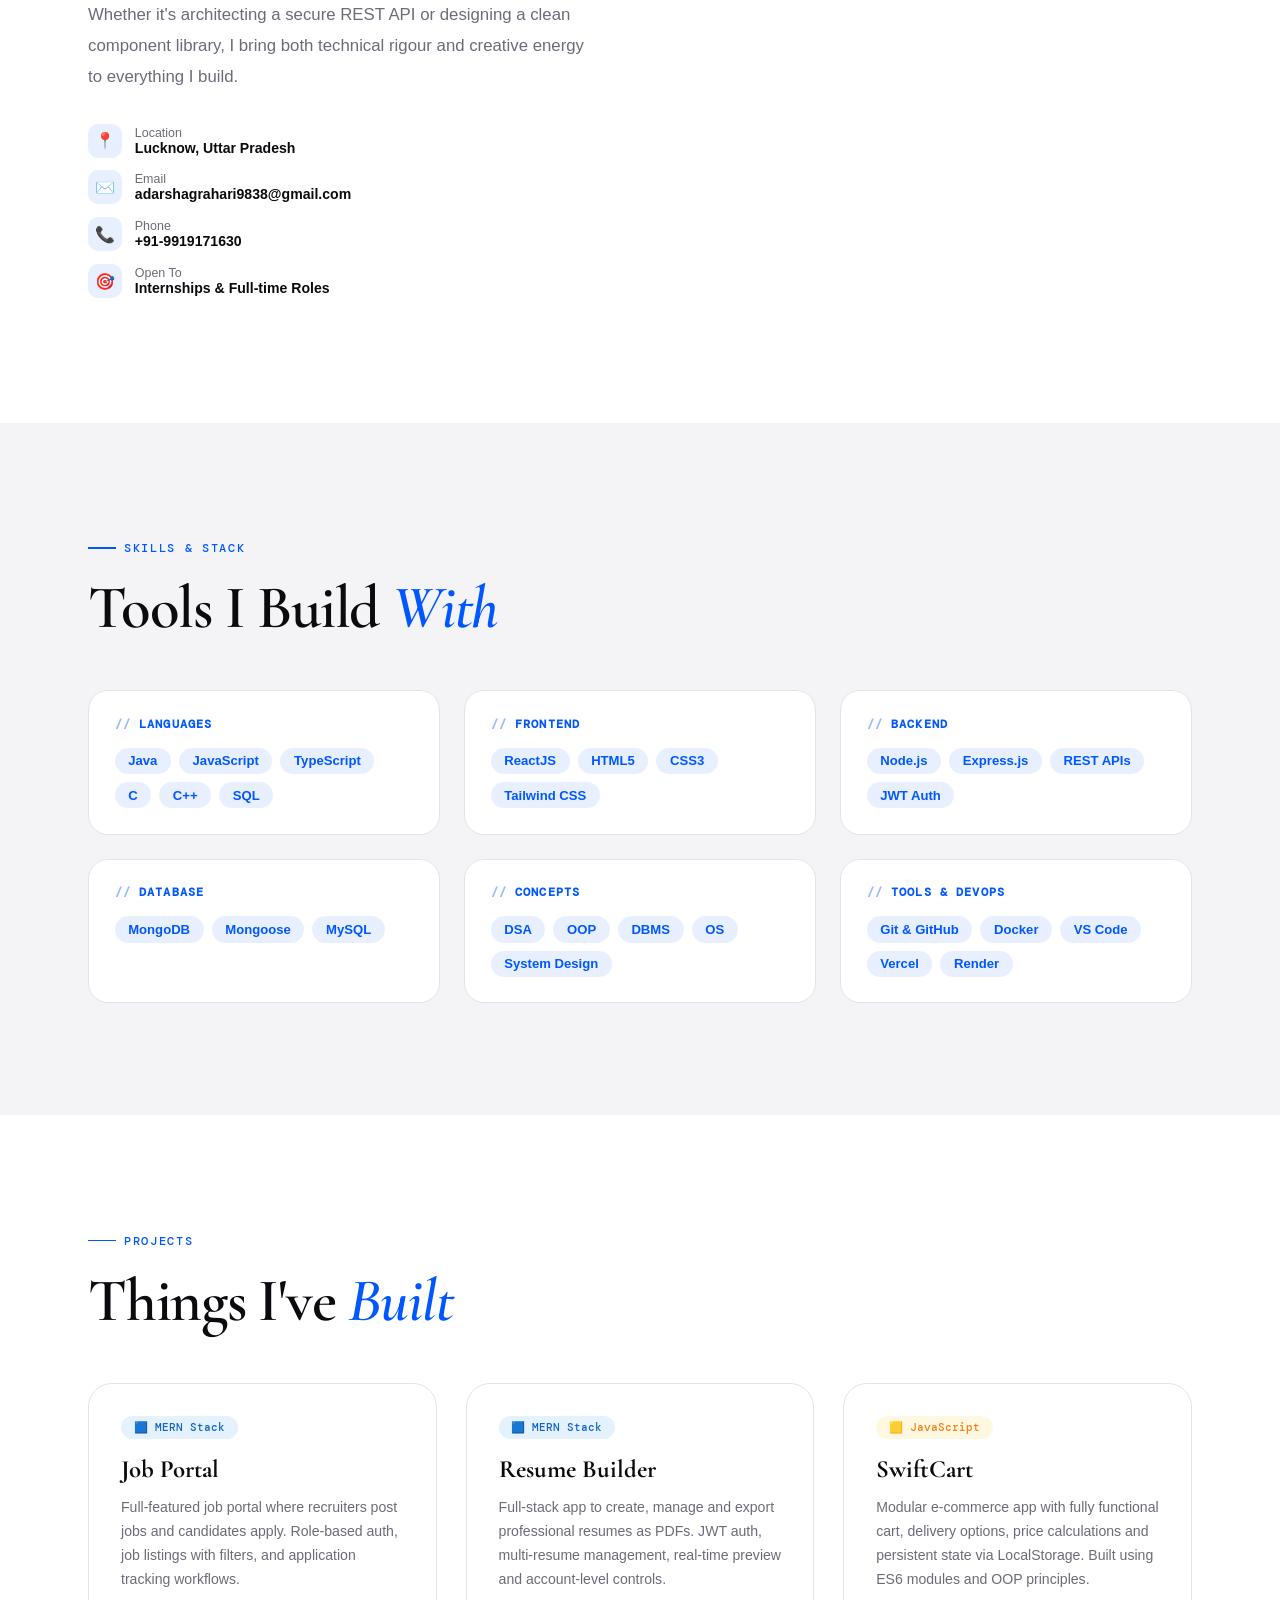
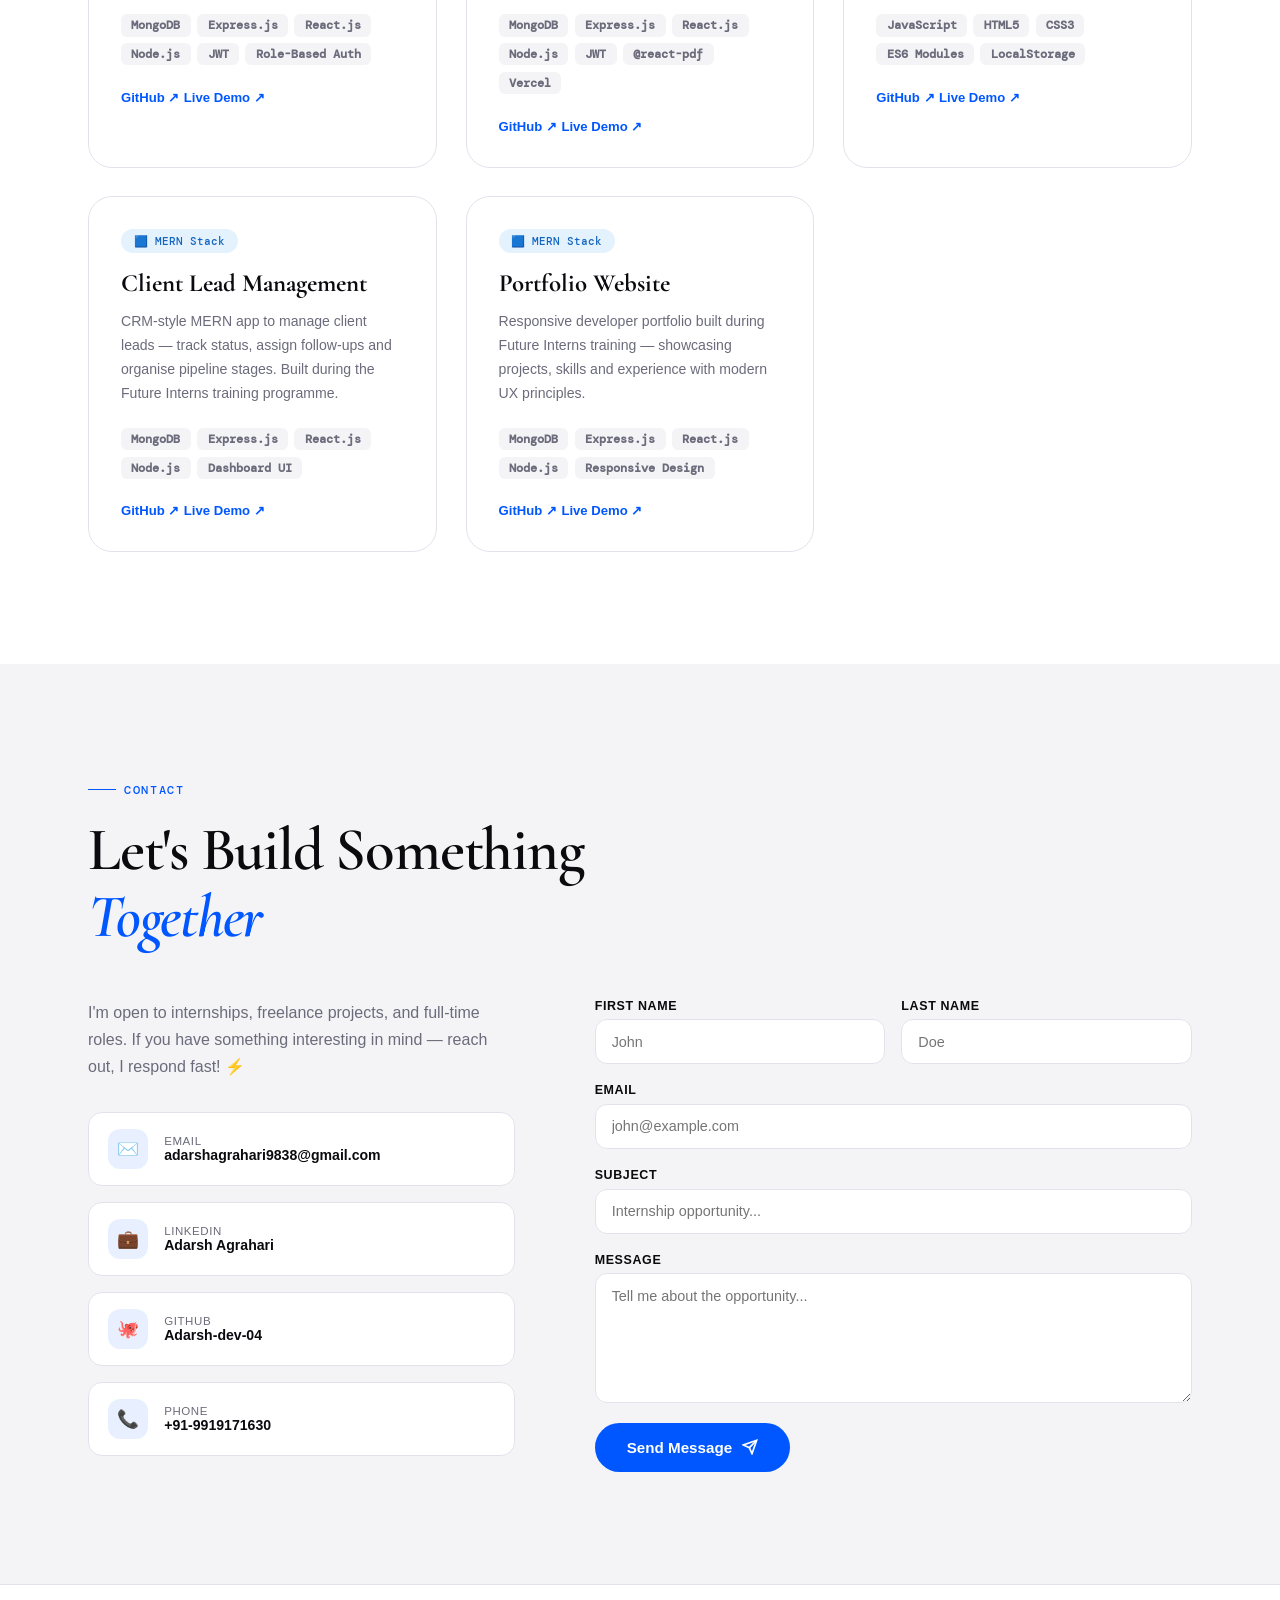
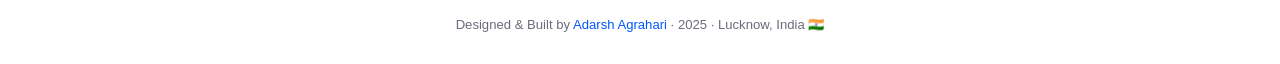
==== commit 12ab8e7c: "Live links and github links update" ====
--- a/index.html
+++ b/index.html
@@ -135,12 +135,22 @@
     <h2 class="section-title reveal">Things I've <em>Built</em></h2>
     <div class="projects-grid">
 
+      <div class="project-card reveal" style="transition-delay:0.2s">
+        <span class="project-badge badge-mern">🟦 MERN Stack</span>
+        <h3 class="project-title">Job Portal</h3>
+        <p class="project-desc">Full-featured job portal where recruiters post jobs and candidates apply. Role-based auth, job listings with filters, and application tracking workflows.</p>
+        <div class="project-tech"><span class="tech-tag">MongoDB</span><span class="tech-tag">Express.js</span><span class="tech-tag">React.js</span><span class="tech-tag">Node.js</span><span class="tech-tag">JWT</span><span class="tech-tag">Role-Based Auth</span></div>
+        <a class="project-link" href="https://github.com/Adarsh-dev-04/Job-Portal-Resume-Builder" target="_blank">GitHub ↗</a>
+        <a class="project-link" href="https://job-portal-resume-builder.vercel.app/" target="_blank">Live Demo ↗</a>
+      </div>
+
       <div class="project-card reveal">
         <span class="project-badge badge-mern">🟦 MERN Stack</span>
         <h3 class="project-title">Resume Builder</h3>
         <p class="project-desc">Full-stack app to create, manage and export professional resumes as PDFs. JWT auth, multi-resume management, real-time preview and account-level controls.</p>
         <div class="project-tech"><span class="tech-tag">MongoDB</span><span class="tech-tag">Express.js</span><span class="tech-tag">React.js</span><span class="tech-tag">Node.js</span><span class="tech-tag">JWT</span><span class="tech-tag">@react-pdf</span><span class="tech-tag">Vercel</span></div>
-        <a class="project-link" href="https://github.com/Adarsh-dev-04" target="_blank">GitHub ↗</a>
+        <a class="project-link" href="https://github.com/Adarsh-dev-04/Resume-Builder" target="_blank">GitHub ↗</a>
+        <a class="project-link" href="https://resume-builder-lilac-two.vercel.app/" target="_blank">Live Demo ↗</a>
       </div>
 
       <div class="project-card reveal" style="transition-delay:0.1s">
@@ -148,31 +158,27 @@
         <h3 class="project-title">SwiftCart</h3>
         <p class="project-desc">Modular e-commerce app with fully functional cart, delivery options, price calculations and persistent state via LocalStorage. Built using ES6 modules and OOP principles.</p>
         <div class="project-tech"><span class="tech-tag">JavaScript</span><span class="tech-tag">HTML5</span><span class="tech-tag">CSS3</span><span class="tech-tag">ES6 Modules</span><span class="tech-tag">LocalStorage</span></div>
-        <a class="project-link" href="https://github.com/Adarsh-dev-04" target="_blank">GitHub ↗</a>
-      </div>
-
-      <div class="project-card reveal" style="transition-delay:0.2s">
-        <span class="project-badge badge-mern">🟦 MERN Stack</span>
-        <h3 class="project-title">Job Portal</h3>
-        <p class="project-desc">Full-featured job portal where recruiters post jobs and candidates apply. Role-based auth, job listings with filters, and application tracking workflows.</p>
-        <div class="project-tech"><span class="tech-tag">MongoDB</span><span class="tech-tag">Express.js</span><span class="tech-tag">React.js</span><span class="tech-tag">Node.js</span><span class="tech-tag">JWT</span><span class="tech-tag">Role-Based Auth</span></div>
-        <a class="project-link" href="https://github.com/Adarsh-dev-04" target="_blank">GitHub ↗</a>
-      </div>
+        <a class="project-link" href="https://github.com/Adarsh-dev-04/SwiftCart-js" target="_blank">GitHub ↗</a>
+        <a class="project-link" href="https://swiftcart-sooty.vercel.app/" target="_blank">Live Demo ↗</a>
+      </div>
+
 
       <div class="project-card reveal" style="transition-delay:0.3s">
-        <span class="project-badge badge-fi">🟣 Future Interns</span>
+        <span class="project-badge badge-mern">🟦 MERN Stack</span>
         <h3 class="project-title">Client Lead Management</h3>
         <p class="project-desc">CRM-style MERN app to manage client leads — track status, assign follow-ups and organise pipeline stages. Built during the Future Interns training programme.</p>
         <div class="project-tech"><span class="tech-tag">MongoDB</span><span class="tech-tag">Express.js</span><span class="tech-tag">React.js</span><span class="tech-tag">Node.js</span><span class="tech-tag">Dashboard UI</span></div>
-        <a class="project-link" href="https://github.com/Adarsh-dev-04" target="_blank">GitHub ↗</a>
+        <a class="project-link" href="https://github.com/Adarsh-dev-04/mini_crm" target="_blank">GitHub ↗</a>
+        <a class="project-link" href="https://mini-crm-kappa-two.vercel.app/" target="_blank">Live Demo ↗</a>
       </div>
 
       <div class="project-card reveal" style="transition-delay:0.4s">
-        <span class="project-badge badge-fi">🟣 Future Interns</span>
+        <span class="project-badge badge-mern">🟦 MERN Stack</span>
         <h3 class="project-title">Portfolio Website</h3>
         <p class="project-desc">Responsive developer portfolio built during Future Interns training — showcasing projects, skills and experience with modern UX principles.</p>
         <div class="project-tech"><span class="tech-tag">MongoDB</span><span class="tech-tag">Express.js</span><span class="tech-tag">React.js</span><span class="tech-tag">Node.js</span><span class="tech-tag">Responsive Design</span></div>
-        <a class="project-link" href="https://github.com/Adarsh-dev-04" target="_blank">GitHub ↗</a>
+        <a class="project-link" href="https://github.com/Adarsh-dev-04/FUTURE_FS_01" target="_blank">GitHub ↗</a>
+        <a class="project-link" href="https://adarsh-portfolio-gamma-rose.vercel.app/" target="_blank">Live Demo ↗</a>
       </div>
 
     </div>
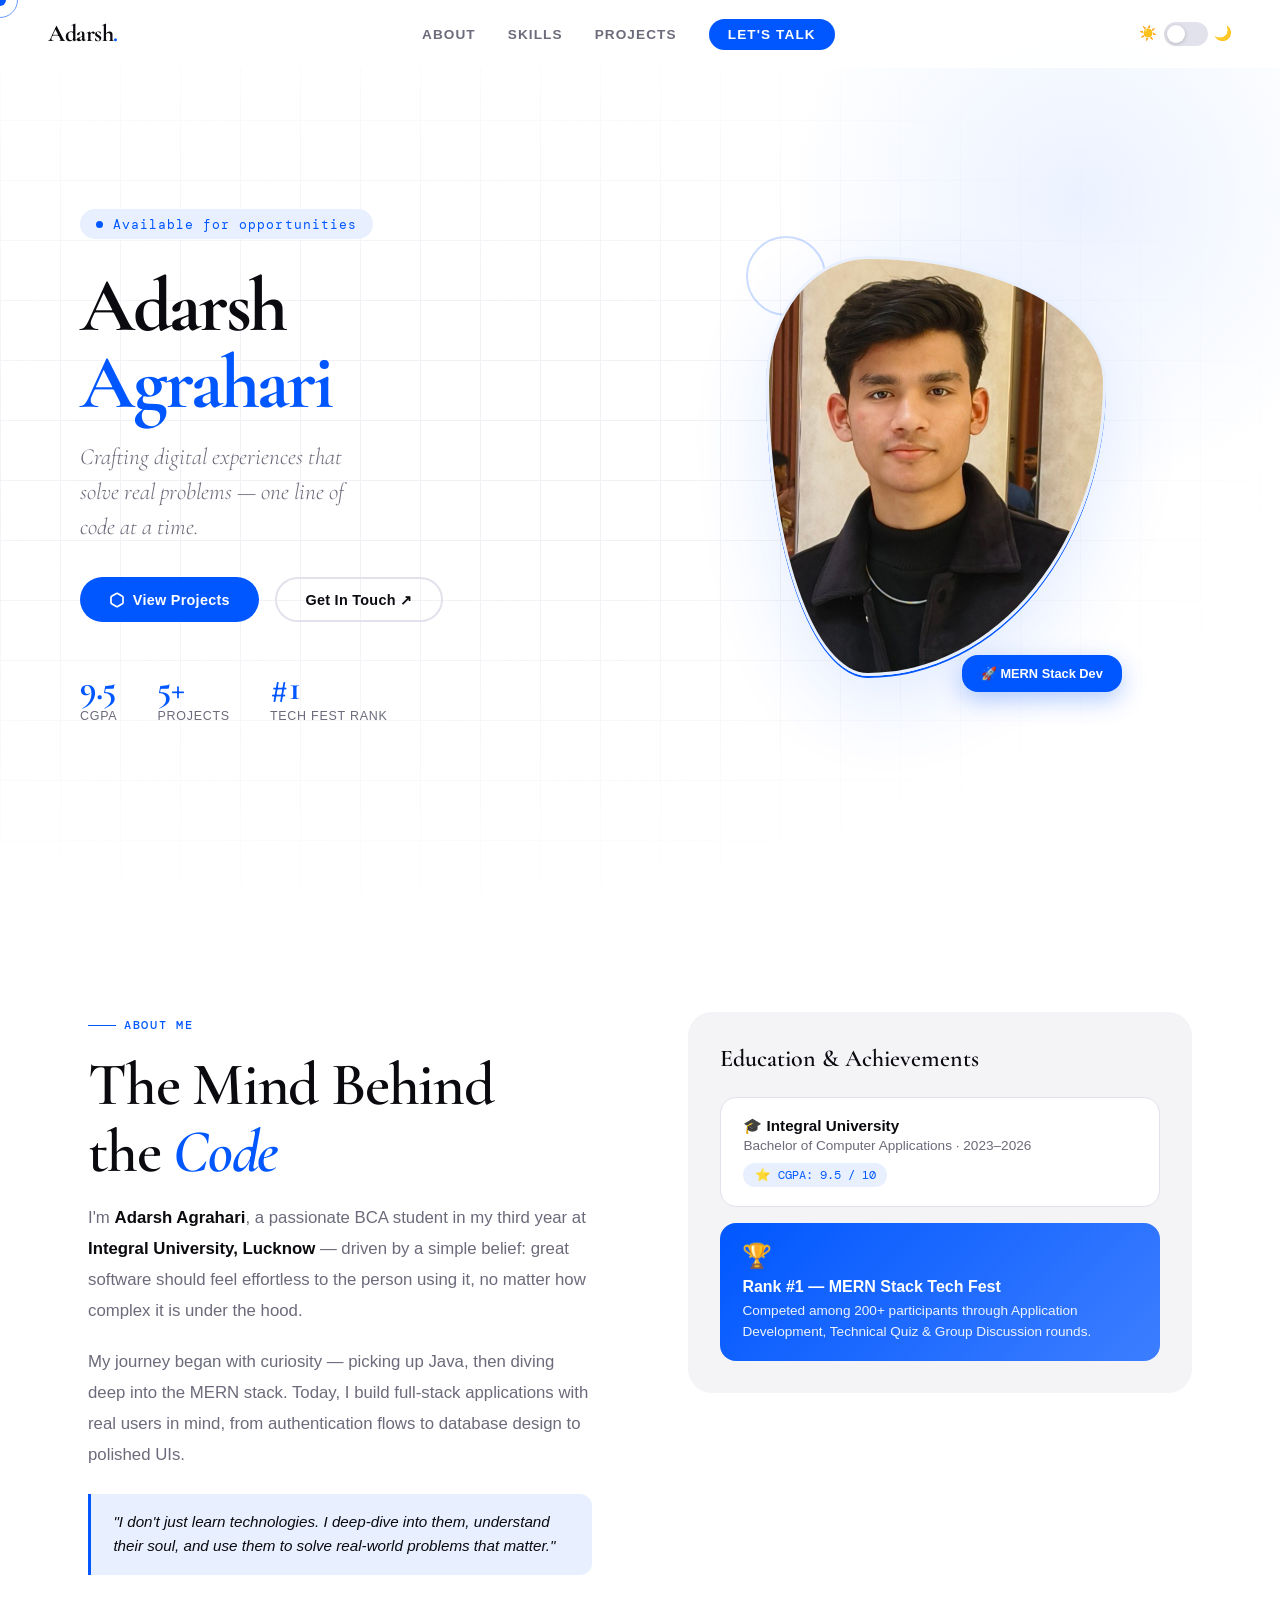
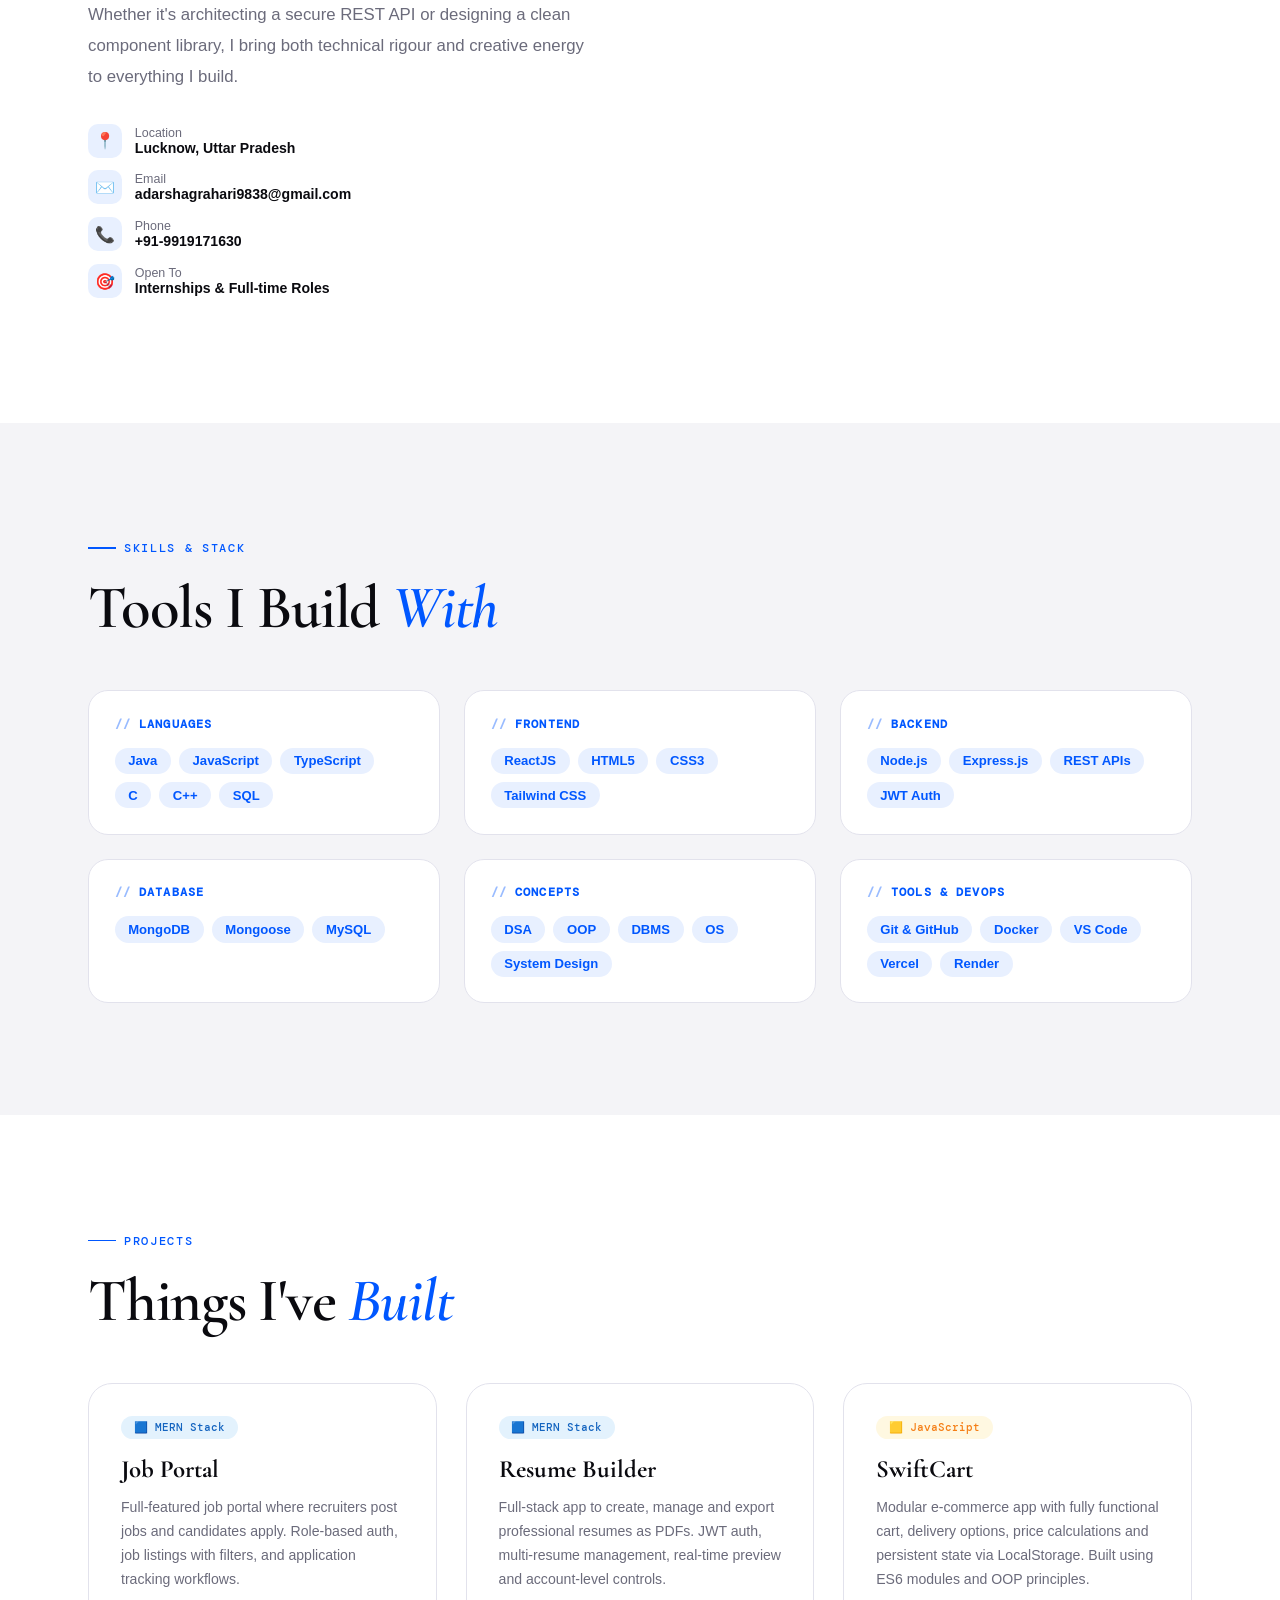
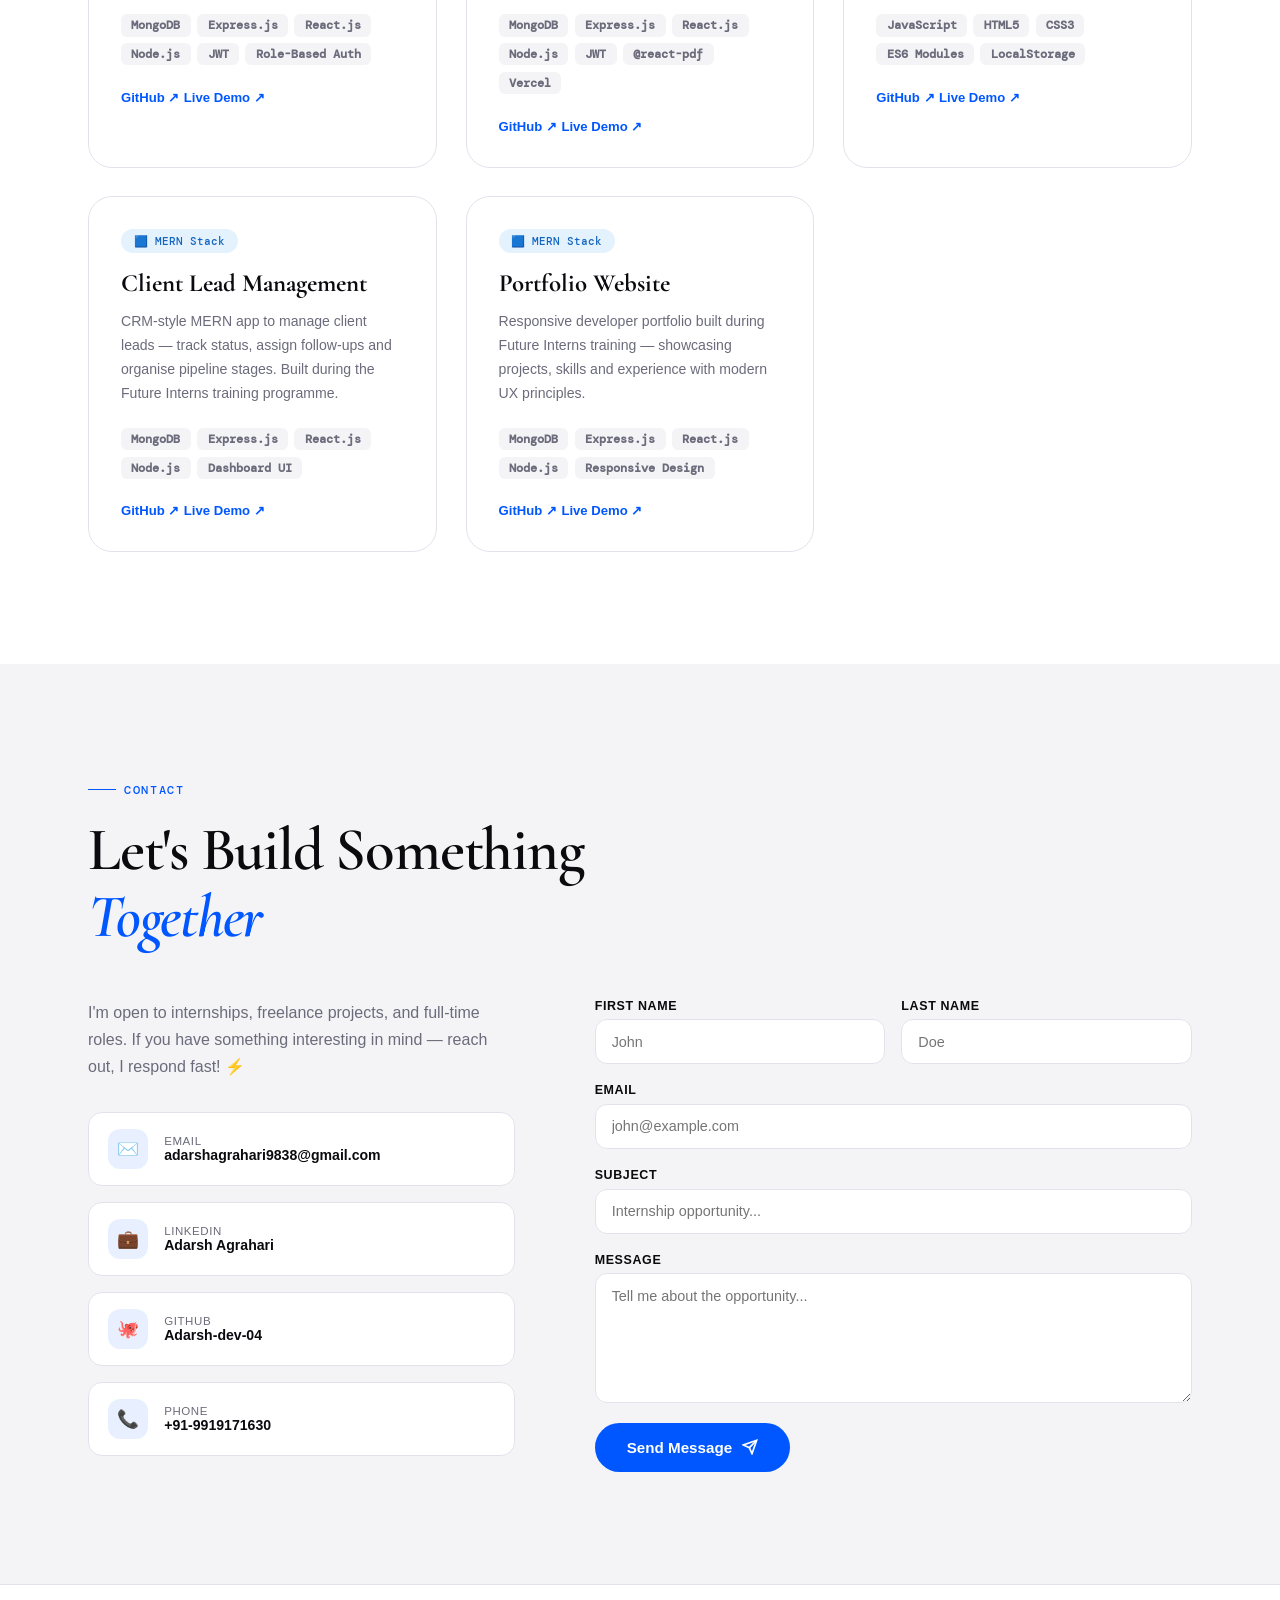
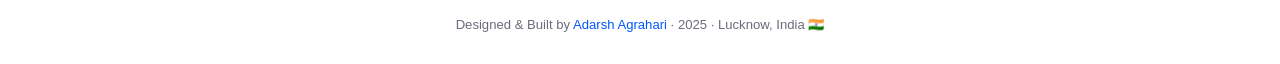
==== commit 2470dfd4: "updated links" ====
--- a/index.html
+++ b/index.html
@@ -177,7 +177,7 @@
         <h3 class="project-title">Portfolio Website</h3>
         <p class="project-desc">Responsive developer portfolio built during Future Interns training — showcasing projects, skills and experience with modern UX principles.</p>
         <div class="project-tech"><span class="tech-tag">MongoDB</span><span class="tech-tag">Express.js</span><span class="tech-tag">React.js</span><span class="tech-tag">Node.js</span><span class="tech-tag">Responsive Design</span></div>
-        <a class="project-link" href="https://github.com/Adarsh-dev-04/FUTURE_FS_01" target="_blank">GitHub ↗</a>
+        <a class="project-link" href="https://github.com/Adarsh-dev-04/Adarsh_Portfolio" target="_blank">GitHub ↗</a>
         <a class="project-link" href="https://adarsh-portfolio-gamma-rose.vercel.app/" target="_blank">Live Demo ↗</a>
       </div>
 
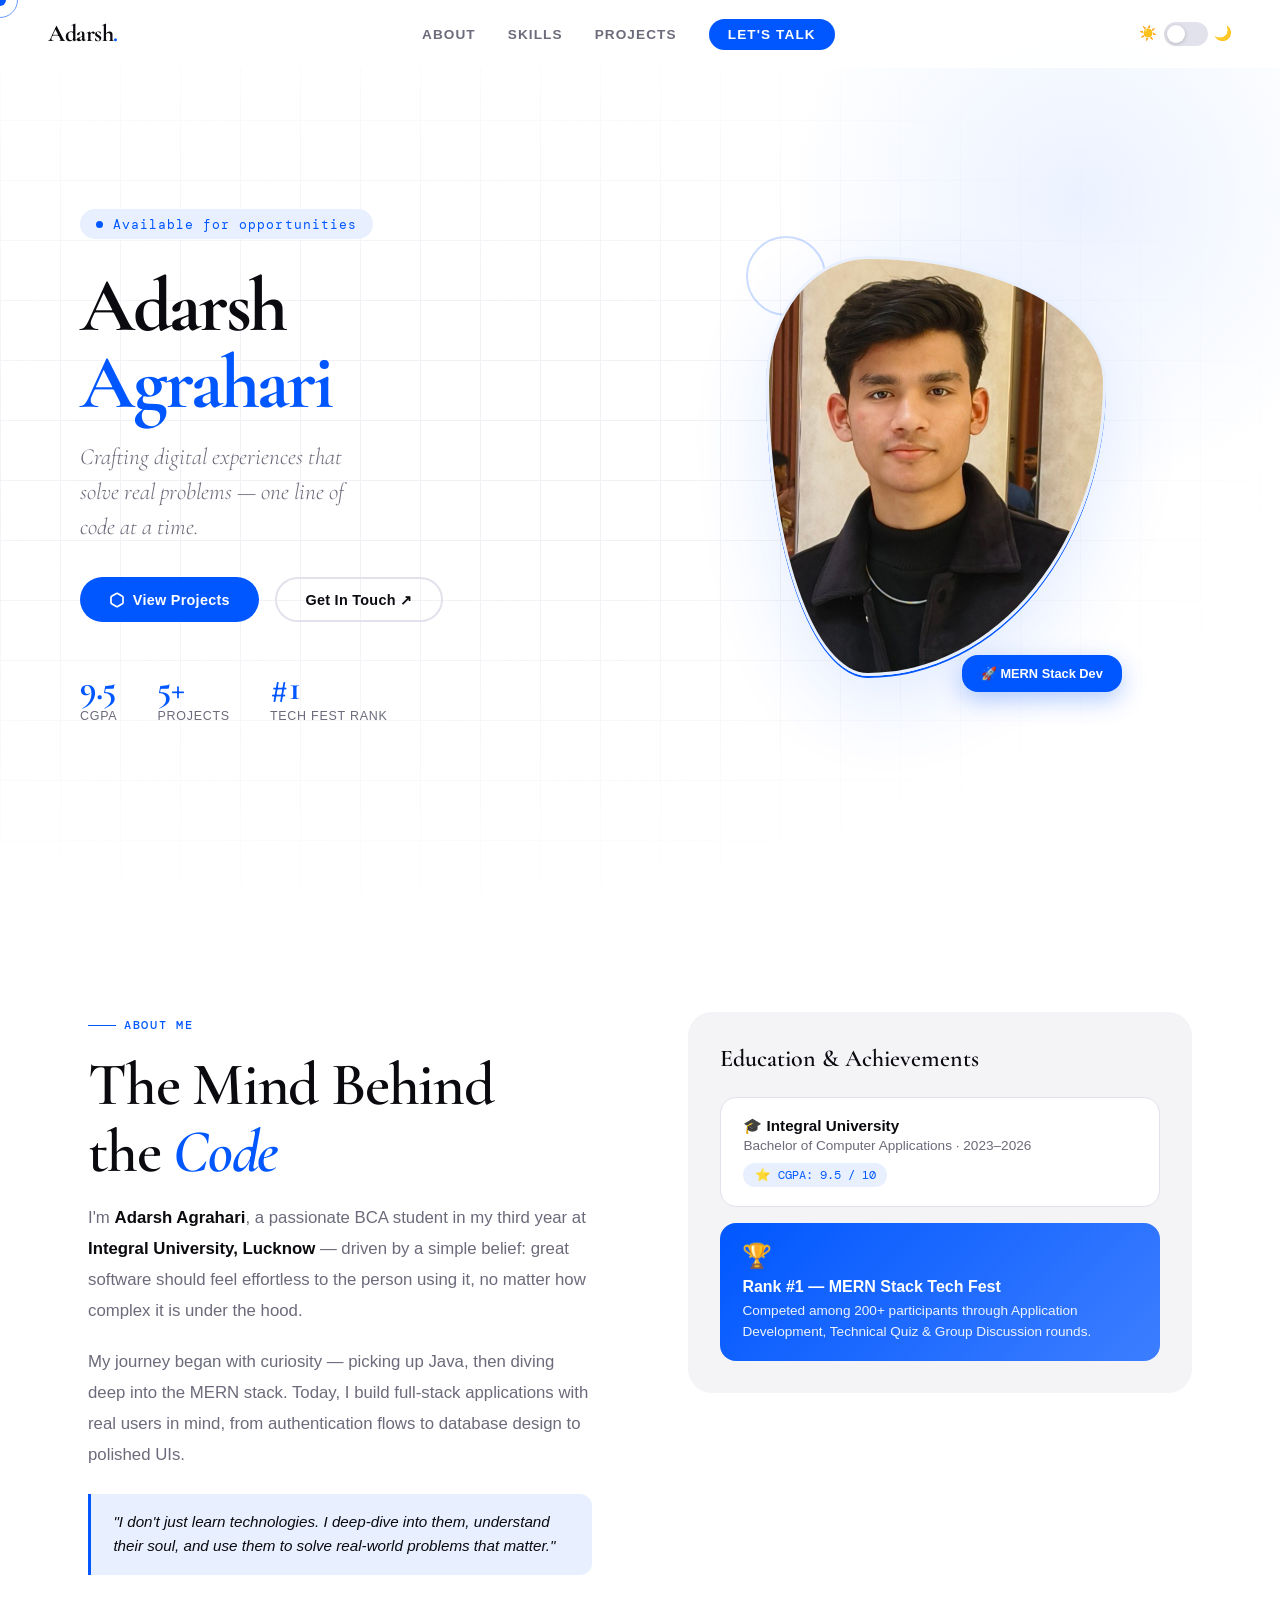
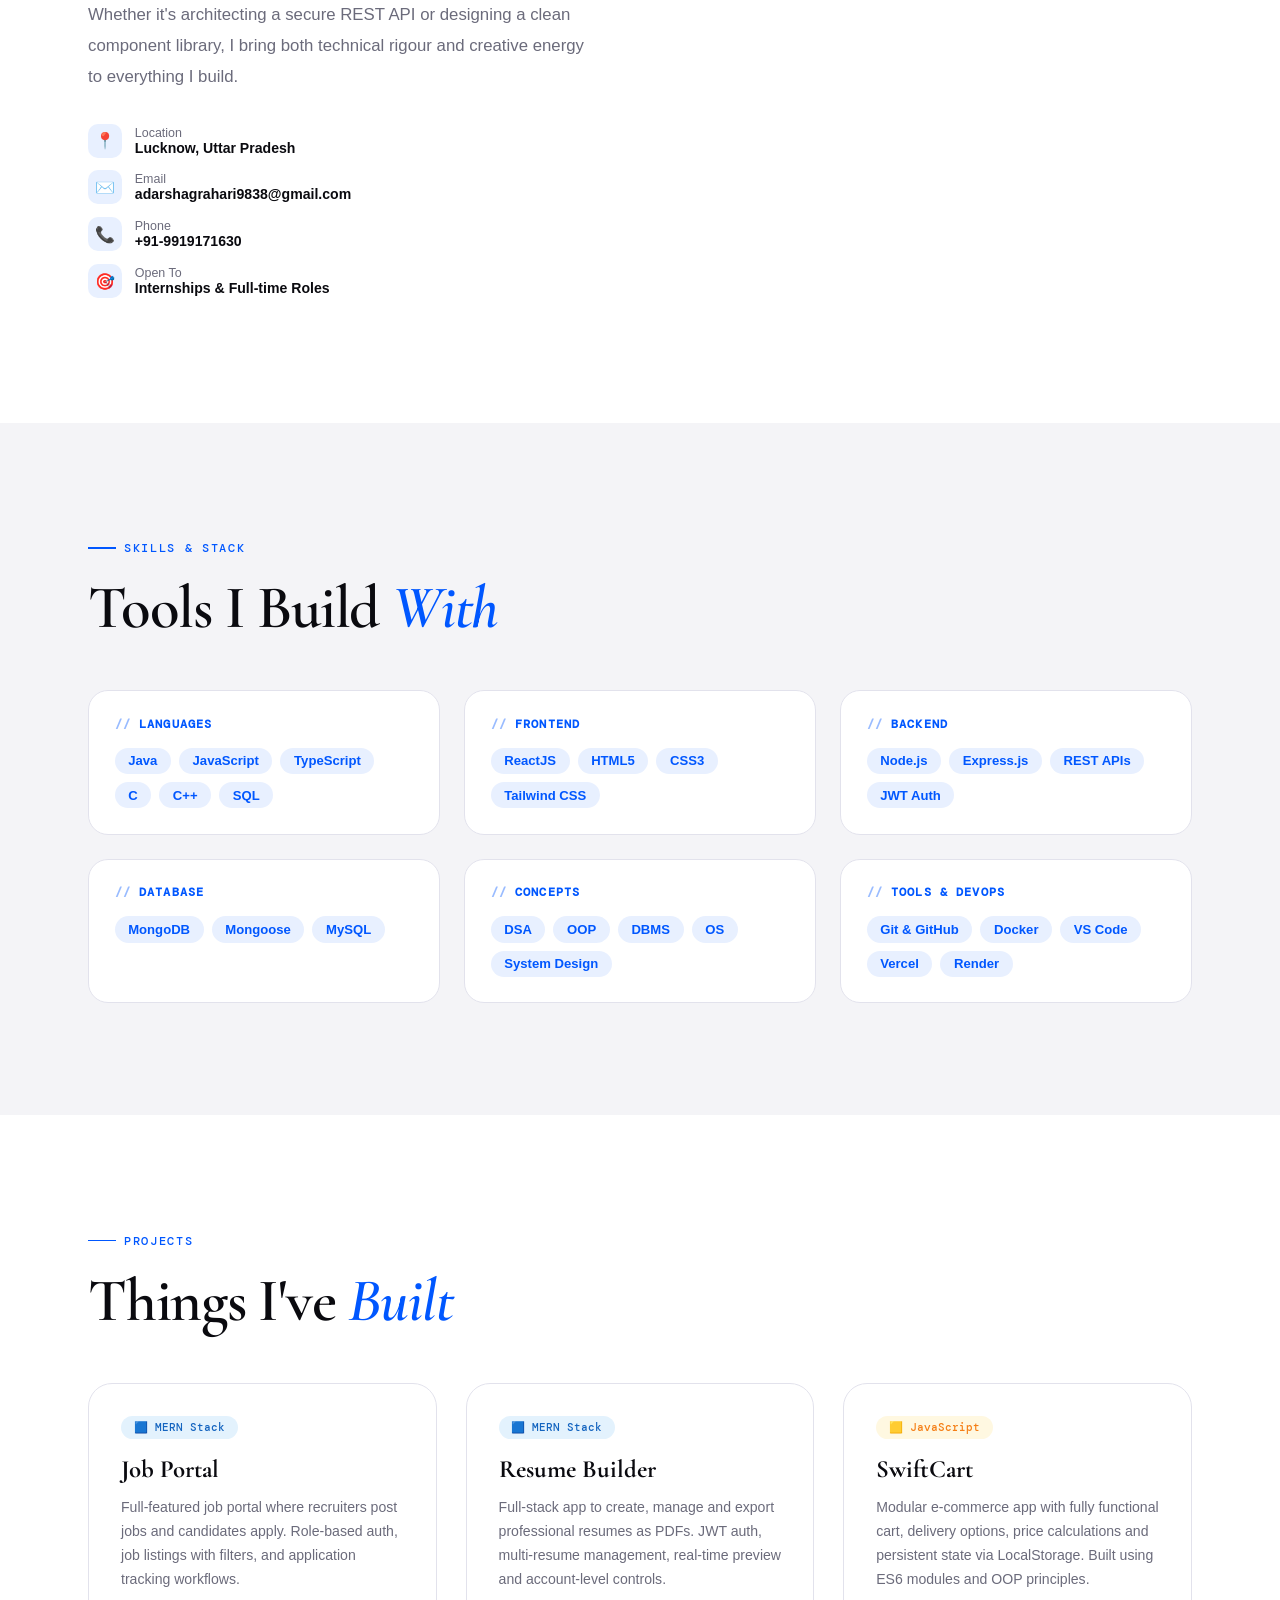
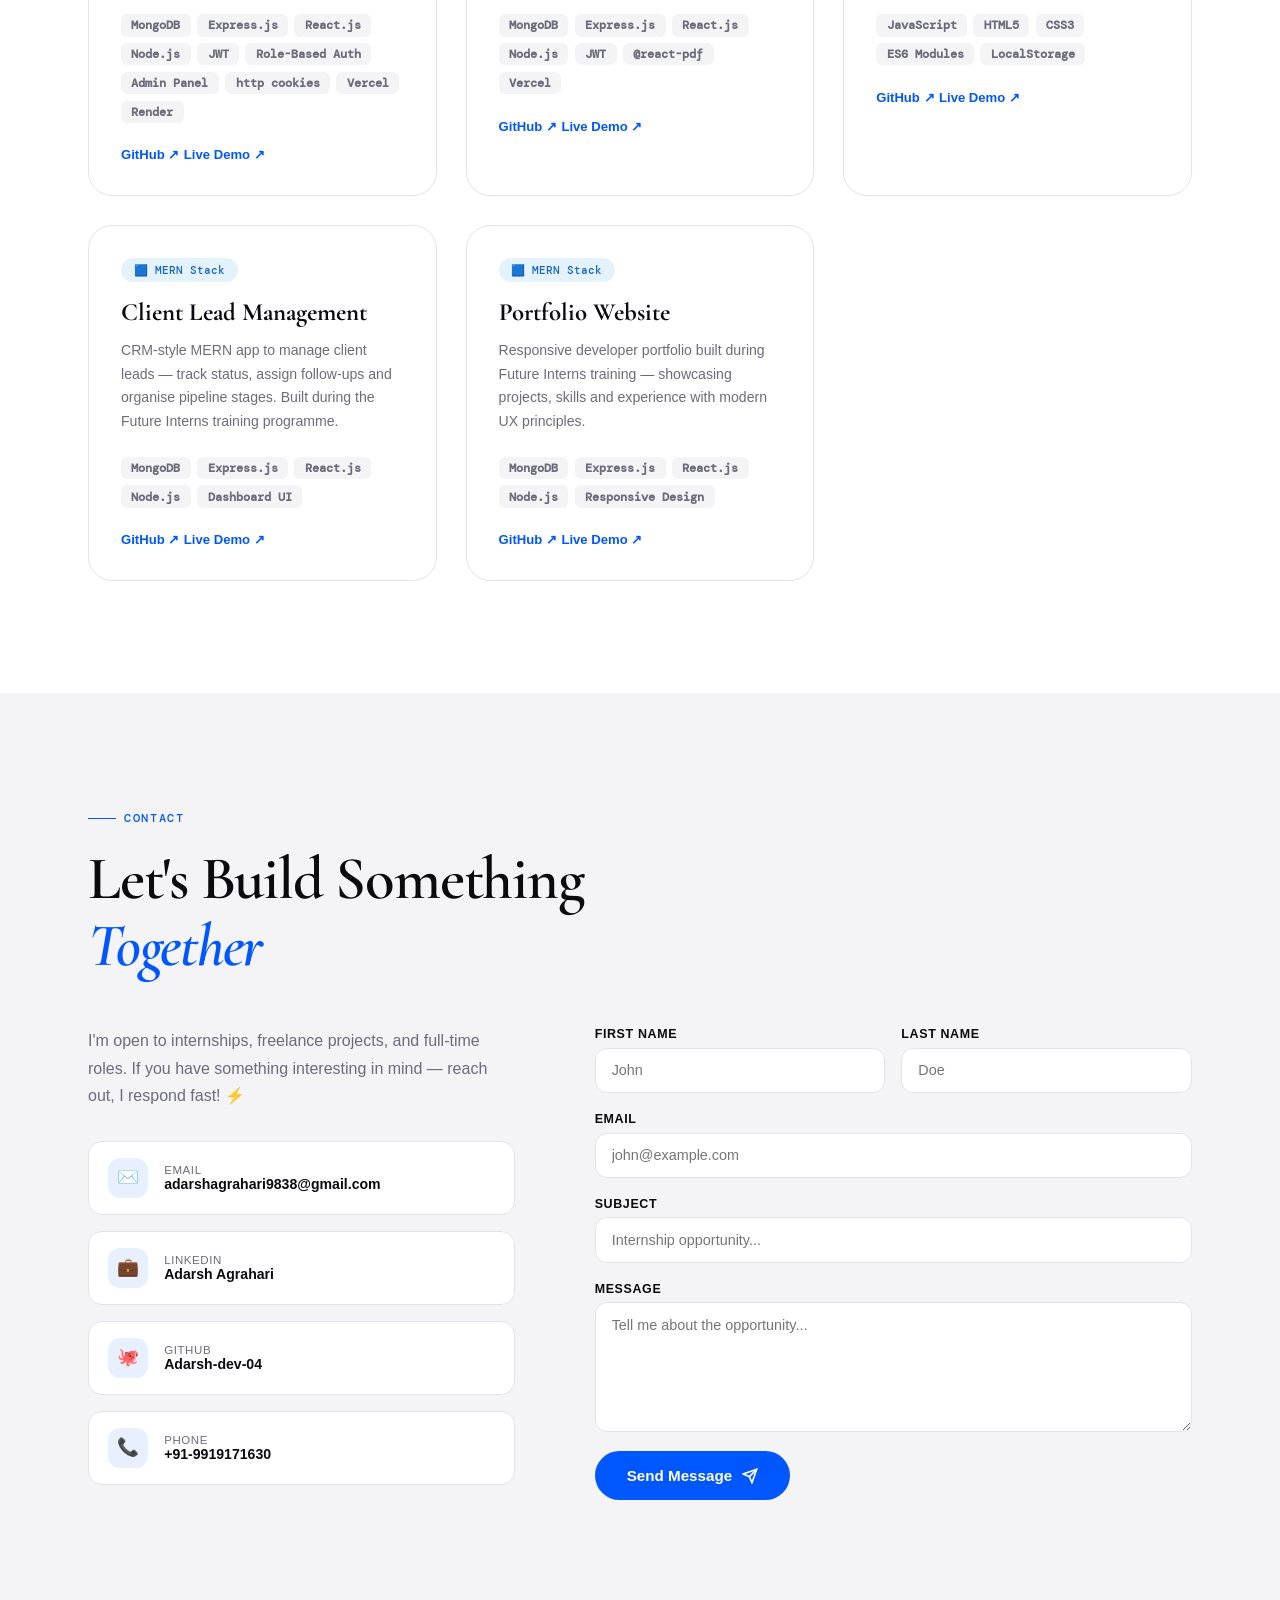
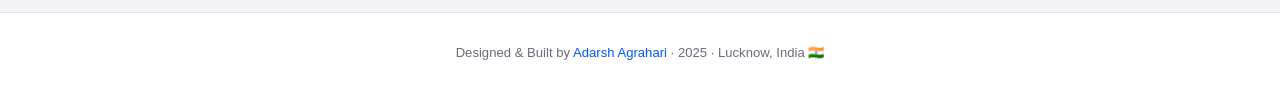
==== commit d1bd7de1: "improved tech tags of job portal project" ====
--- a/index.html
+++ b/index.html
@@ -1,229 +1,544 @@
-<!DOCTYPE html>
+<!doctype html>
 <html lang="en">
-<head>
-  <meta charset="UTF-8" />
-  <meta name="viewport" content="width=device-width, initial-scale=1.0"/>
-  <title>Adarsh Agrahari — Full-Stack Developer</title>
-  <meta name="description" content="Adarsh Agrahari — BCA student & MERN Stack developer from Lucknow." />
-  <link rel="preconnect" href="https://fonts.googleapis.com">
-  <link rel="preconnect" href="https://fonts.gstatic.com" crossorigin>
-  <link href="https://fonts.googleapis.com/css2?family=Cormorant+Garamond:ital,wght@0,300;0,400;0,600;0,700;1,300;1,400&family=Cabinet+Grotesk:wght@400;500;700;800&family=DM+Mono:wght@400;500&display=swap" rel="stylesheet">
-  <link rel="stylesheet" href="style.css">
-
-  <!-- Theme init: must run before paint to prevent flash of wrong theme -->
-  <script>
-    (function () {
-      var t = localStorage.getItem("theme");
-      var d = window.matchMedia("(prefers-color-scheme: dark)").matches;
-      if (t === "dark" || (!t && d)) document.documentElement.classList.add("dark");
-    })();
-  </script>
-</head>
-<body>
-
-  <!-- Custom Cursor -->
-  <div id="cursor"></div>
-  <div id="cursor-ring"></div>
-
-  <!-- NAV -->
-  <nav id="navbar">
-    <a class="nav-logo" href="#hero">Adarsh<span>.</span></a>
-    <ul class="nav-links" id="navLinks">
-      <li><a href="#about">About</a></li>
-      <li><a href="#skills">Skills</a></li>
-      <li><a href="#projects">Projects</a></li>
-      <li><a href="#contact" class="nav-cta">Let's Talk</a></li>
-    </ul>
-    <div class="nav-right">
-      <div class="toggle-wrap">
-        <span>☀️</span>
-        <button class="theme-toggle" id="themeToggle" aria-label="Toggle dark mode"></button>
-        <span>🌙</span>
-      </div>
-      <button class="hamburger" id="hamburger" aria-label="Open menu">
-        <span></span><span></span><span></span>
-      </button>
+  <head>
+    <meta charset="UTF-8" />
+    <meta name="viewport" content="width=device-width, initial-scale=1.0" />
+    <title>Adarsh Agrahari — Full-Stack Developer</title>
+    <meta
+      name="description"
+      content="Adarsh Agrahari — BCA student & MERN Stack developer from Lucknow."
+    />
+    <link rel="preconnect" href="https://fonts.googleapis.com" />
+    <link rel="preconnect" href="https://fonts.gstatic.com" crossorigin />
+    <link
+      href="https://fonts.googleapis.com/css2?family=Cormorant+Garamond:ital,wght@0,300;0,400;0,600;0,700;1,300;1,400&family=Cabinet+Grotesk:wght@400;500;700;800&family=DM+Mono:wght@400;500&display=swap"
+      rel="stylesheet"
+    />
+    <link rel="stylesheet" href="style.css" />
+
+    <!-- Theme init: must run before paint to prevent flash of wrong theme -->
+    <script>
+      (function () {
+        var t = localStorage.getItem("theme");
+        var d = window.matchMedia("(prefers-color-scheme: dark)").matches;
+        if (t === "dark" || (!t && d))
+          document.documentElement.classList.add("dark");
+      })();
+    </script>
+  </head>
+  <body>
+    <!-- Custom Cursor -->
+    <div id="cursor"></div>
+    <div id="cursor-ring"></div>
+
+    <!-- NAV -->
+    <nav id="navbar">
+      <a class="nav-logo" href="#hero">Adarsh<span>.</span></a>
+      <ul class="nav-links" id="navLinks">
+        <li><a href="#about">About</a></li>
+        <li><a href="#skills">Skills</a></li>
+        <li><a href="#projects">Projects</a></li>
+        <li><a href="#contact" class="nav-cta">Let's Talk</a></li>
+      </ul>
+      <div class="nav-right">
+        <div class="toggle-wrap">
+          <span>☀️</span>
+          <button
+            class="theme-toggle"
+            id="themeToggle"
+            aria-label="Toggle dark mode"
+          ></button>
+          <span>🌙</span>
+        </div>
+        <button class="hamburger" id="hamburger" aria-label="Open menu">
+          <span></span><span></span><span></span>
+        </button>
+      </div>
+    </nav>
+
+    <!-- HERO -->
+    <section id="hero">
+      <div class="hero-bg-grid"></div>
+      <div class="hero-bg-blob"></div>
+      <div class="hero-content">
+        <div class="hero-greeting">
+          <span class="dot"></span> Available for opportunities
+        </div>
+        <h1 class="hero-name">
+          Adarsh<br /><span class="blue">Agrahari</span>
+        </h1>
+        <p class="hero-tagline">
+          Crafting digital experiences that<br />solve real problems — one line
+          of<br />code at a time.
+        </p>
+        <div class="hero-btns">
+          <a href="#projects" class="btn btn-primary">
+            <svg
+              width="16"
+              height="16"
+              viewBox="0 0 24 24"
+              fill="none"
+              stroke="currentColor"
+              stroke-width="2.5"
+            >
+              <path
+                d="M21 16V8a2 2 0 0 0-1-1.73l-7-4a2 2 0 0 0-2 0l-7 4A2 2 0 0 0 3 8v8a2 2 0 0 0 1 1.73l7 4a2 2 0 0 0 2 0l7-4A2 2 0 0 0 21 16z"
+              />
+            </svg>
+            View Projects
+          </a>
+          <a href="#contact" class="btn btn-outline">Get In Touch ↗</a>
+        </div>
+        <div class="hero-stats">
+          <div class="stat">
+            <span class="stat-num">9.5</span
+            ><span class="stat-label">CGPA</span>
+          </div>
+          <div class="stat">
+            <span class="stat-num">5+</span
+            ><span class="stat-label">Projects</span>
+          </div>
+          <div class="stat">
+            <span class="stat-num">#1</span
+            ><span class="stat-label">Tech Fest Rank</span>
+          </div>
+        </div>
+      </div>
+      <div class="hero-visual">
+        <div class="photo-wrap">
+          <div class="photo-deco"></div>
+          <div class="photo-frame">
+            <img src="photo.jpg" alt="Adarsh Agrahari" />
+          </div>
+          <div class="photo-badge">🚀 MERN Stack Dev</div>
+        </div>
+      </div>
+    </section>
+
+    <!-- ABOUT -->
+    <section id="about">
+      <div class="about-text reveal">
+        <span class="section-label">About Me</span>
+        <h2 class="section-title">The Mind Behind<br />the <em>Code</em></h2>
+        <p>
+          I'm <strong>Adarsh Agrahari</strong>, a passionate BCA student in my
+          third year at <strong>Integral University, Lucknow</strong> — driven
+          by a simple belief: great software should feel effortless to the
+          person using it, no matter how complex it is under the hood.
+        </p>
+        <p>
+          My journey began with curiosity — picking up Java, then diving deep
+          into the MERN stack. Today, I build full-stack applications with real
+          users in mind, from authentication flows to database design to
+          polished UIs.
+        </p>
+        <div class="about-highlight">
+          "I don't just learn technologies. I deep-dive into them, understand
+          their soul, and use them to solve real-world problems that matter."
+        </div>
+        <p>
+          Whether it's architecting a secure REST API or designing a clean
+          component library, I bring both technical rigour and creative energy
+          to everything I build.
+        </p>
+        <div style="margin-top: 2rem">
+          <div class="info-row">
+            <div class="info-icon">📍</div>
+            <div>
+              <div class="info-label">Location</div>
+              <div class="info-value">Lucknow, Uttar Pradesh</div>
+            </div>
+          </div>
+          <div class="info-row">
+            <div class="info-icon">✉️</div>
+            <div>
+              <div class="info-label">Email</div>
+              <div class="info-value">adarshagrahari9838@gmail.com</div>
+            </div>
+          </div>
+          <div class="info-row">
+            <div class="info-icon">📞</div>
+            <div>
+              <div class="info-label">Phone</div>
+              <div class="info-value">+91-9919171630</div>
+            </div>
+          </div>
+          <div class="info-row">
+            <div class="info-icon">🎯</div>
+            <div>
+              <div class="info-label">Open To</div>
+              <div class="info-value">Internships & Full-time Roles</div>
+            </div>
+          </div>
+        </div>
+      </div>
+      <div class="reveal" style="transition-delay: 0.15s">
+        <div class="about-card">
+          <div class="about-card-title">Education & Achievements</div>
+          <div class="edu-card">
+            <div class="edu-uni">🎓 Integral University</div>
+            <div class="edu-degree">
+              Bachelor of Computer Applications · 2023–2026
+            </div>
+            <div class="edu-cgpa">⭐ CGPA: 9.5 / 10</div>
+          </div>
+          <div class="achievement-card">
+            <div class="trophy">🏆</div>
+            <strong>Rank #1 — MERN Stack Tech Fest</strong>
+            <p>
+              Competed among 200+ participants through Application Development,
+              Technical Quiz & Group Discussion rounds.
+            </p>
+          </div>
+        </div>
+      </div>
+    </section>
+
+    <!-- SKILLS -->
+    <div id="skills">
+      <div class="inner">
+        <span class="section-label reveal">Skills & Stack</span>
+        <h2 class="section-title reveal">Tools I Build <em>With</em></h2>
+        <div class="skills-grid">
+          <div class="skill-group reveal">
+            <div class="skill-group-title">Languages</div>
+            <div class="skill-tags">
+              <span class="skill-tag">Java</span
+              ><span class="skill-tag">JavaScript</span
+              ><span class="skill-tag">TypeScript</span
+              ><span class="skill-tag">C</span><span class="skill-tag">C++</span
+              ><span class="skill-tag">SQL</span>
+            </div>
+          </div>
+          <div class="skill-group reveal" style="transition-delay: 0.1s">
+            <div class="skill-group-title">Frontend</div>
+            <div class="skill-tags">
+              <span class="skill-tag">ReactJS</span
+              ><span class="skill-tag">HTML5</span
+              ><span class="skill-tag">CSS3</span
+              ><span class="skill-tag">Tailwind CSS</span>
+            </div>
+          </div>
+          <div class="skill-group reveal" style="transition-delay: 0.2s">
+            <div class="skill-group-title">Backend</div>
+            <div class="skill-tags">
+              <span class="skill-tag">Node.js</span
+              ><span class="skill-tag">Express.js</span
+              ><span class="skill-tag">REST APIs</span
+              ><span class="skill-tag">JWT Auth</span>
+            </div>
+          </div>
+          <div class="skill-group reveal" style="transition-delay: 0.3s">
+            <div class="skill-group-title">Database</div>
+            <div class="skill-tags">
+              <span class="skill-tag">MongoDB</span
+              ><span class="skill-tag">Mongoose</span
+              ><span class="skill-tag">MySQL</span>
+            </div>
+          </div>
+          <div class="skill-group reveal" style="transition-delay: 0.4s">
+            <div class="skill-group-title">Concepts</div>
+            <div class="skill-tags">
+              <span class="skill-tag">DSA</span
+              ><span class="skill-tag">OOP</span
+              ><span class="skill-tag">DBMS</span
+              ><span class="skill-tag">OS</span
+              ><span class="skill-tag">System Design</span>
+            </div>
+          </div>
+          <div class="skill-group reveal" style="transition-delay: 0.5s">
+            <div class="skill-group-title">Tools & DevOps</div>
+            <div class="skill-tags">
+              <span class="skill-tag">Git & GitHub</span
+              ><span class="skill-tag">Docker</span
+              ><span class="skill-tag">VS Code</span
+              ><span class="skill-tag">Vercel</span
+              ><span class="skill-tag">Render</span>
+            </div>
+          </div>
+        </div>
+      </div>
     </div>
-  </nav>
-
-  <!-- HERO -->
-  <section id="hero">
-    <div class="hero-bg-grid"></div>
-    <div class="hero-bg-blob"></div>
-    <div class="hero-content">
-      <div class="hero-greeting"><span class="dot"></span> Available for opportunities</div>
-      <h1 class="hero-name">Adarsh<br><span class="blue">Agrahari</span></h1>
-      <p class="hero-tagline">Crafting digital experiences that<br>solve real problems — one line of<br>code at a time.</p>
-      <div class="hero-btns">
-        <a href="#projects" class="btn btn-primary">
-          <svg width="16" height="16" viewBox="0 0 24 24" fill="none" stroke="currentColor" stroke-width="2.5">
-            <path d="M21 16V8a2 2 0 0 0-1-1.73l-7-4a2 2 0 0 0-2 0l-7 4A2 2 0 0 0 3 8v8a2 2 0 0 0 1 1.73l7 4a2 2 0 0 0 2 0l7-4A2 2 0 0 0 21 16z"/>
-          </svg>
-          View Projects
-        </a>
-        <a href="#contact" class="btn btn-outline">Get In Touch ↗</a>
-      </div>
-      <div class="hero-stats">
-        <div class="stat"><span class="stat-num">9.5</span><span class="stat-label">CGPA</span></div>
-        <div class="stat"><span class="stat-num">5+</span><span class="stat-label">Projects</span></div>
-        <div class="stat"><span class="stat-num">#1</span><span class="stat-label">Tech Fest Rank</span></div>
+
+    <!-- PROJECTS -->
+    <section id="projects">
+      <span class="section-label reveal">Projects</span>
+      <h2 class="section-title reveal">Things I've <em>Built</em></h2>
+      <div class="projects-grid">
+        <div class="project-card reveal" style="transition-delay: 0.2s">
+          <span class="project-badge badge-mern">🟦 MERN Stack</span>
+          <h3 class="project-title">Job Portal</h3>
+          <p class="project-desc">
+            Full-featured job portal where recruiters post jobs and candidates
+            apply. Role-based auth, job listings with filters, and application
+            tracking workflows.
+          </p>
+          <div class="project-tech">
+            <span class="tech-tag">MongoDB</span
+            ><span class="tech-tag">Express.js</span
+            ><span class="tech-tag">React.js</span
+            ><span class="tech-tag">Node.js</span
+            ><span class="tech-tag">JWT</span
+            ><span class="tech-tag">Role-Based Auth</span>
+            <span class="tech-tag">Admin Panel</span>
+            <span class="tech-tag">http cookies</span>
+            <span class="tech-tag">Vercel</span>
+            <span class="tech-tag">Render</span>
+
+          </div>
+          <a
+            class="project-link"
+            href="https://github.com/Adarsh-dev-04/Job-Portal-Resume-Builder"
+            target="_blank"
+            >GitHub ↗</a
+          >
+          <a
+            class="project-link"
+            href="https://job-portal-resume-builder.vercel.app/"
+            target="_blank"
+            >Live Demo ↗</a
+          >
+        </div>
+
+        <div class="project-card reveal">
+          <span class="project-badge badge-mern">🟦 MERN Stack</span>
+          <h3 class="project-title">Resume Builder</h3>
+          <p class="project-desc">
+            Full-stack app to create, manage and export professional resumes as
+            PDFs. JWT auth, multi-resume management, real-time preview and
+            account-level controls.
+          </p>
+          <div class="project-tech">
+            <span class="tech-tag">MongoDB</span
+            ><span class="tech-tag">Express.js</span
+            ><span class="tech-tag">React.js</span
+            ><span class="tech-tag">Node.js</span
+            ><span class="tech-tag">JWT</span
+            ><span class="tech-tag">@react-pdf</span
+            ><span class="tech-tag">Vercel</span>
+          </div>
+          <a
+            class="project-link"
+            href="https://github.com/Adarsh-dev-04/Resume-Builder"
+            target="_blank"
+            >GitHub ↗</a
+          >
+          <a
+            class="project-link"
+            href="https://resume-builder-lilac-two.vercel.app/"
+            target="_blank"
+            >Live Demo ↗</a
+          >
+        </div>
+
+        <div class="project-card reveal" style="transition-delay: 0.1s">
+          <span class="project-badge badge-js">🟨 JavaScript</span>
+          <h3 class="project-title">SwiftCart</h3>
+          <p class="project-desc">
+            Modular e-commerce app with fully functional cart, delivery options,
+            price calculations and persistent state via LocalStorage. Built
+            using ES6 modules and OOP principles.
+          </p>
+          <div class="project-tech">
+            <span class="tech-tag">JavaScript</span
+            ><span class="tech-tag">HTML5</span
+            ><span class="tech-tag">CSS3</span
+            ><span class="tech-tag">ES6 Modules</span
+            ><span class="tech-tag">LocalStorage</span>
+          </div>
+          <a
+            class="project-link"
+            href="https://github.com/Adarsh-dev-04/SwiftCart-js"
+            target="_blank"
+            >GitHub ↗</a
+          >
+          <a
+            class="project-link"
+            href="https://swiftcart-sooty.vercel.app/"
+            target="_blank"
+            >Live Demo ↗</a
+          >
+        </div>
+
+        <div class="project-card reveal" style="transition-delay: 0.3s">
+          <span class="project-badge badge-mern">🟦 MERN Stack</span>
+          <h3 class="project-title">Client Lead Management</h3>
+          <p class="project-desc">
+            CRM-style MERN app to manage client leads — track status, assign
+            follow-ups and organise pipeline stages. Built during the Future
+            Interns training programme.
+          </p>
+          <div class="project-tech">
+            <span class="tech-tag">MongoDB</span
+            ><span class="tech-tag">Express.js</span
+            ><span class="tech-tag">React.js</span
+            ><span class="tech-tag">Node.js</span
+            ><span class="tech-tag">Dashboard UI</span>
+          </div>
+          <a
+            class="project-link"
+            href="https://github.com/Adarsh-dev-04/mini_crm"
+            target="_blank"
+            >GitHub ↗</a
+          >
+          <a
+            class="project-link"
+            href="https://mini-crm-kappa-two.vercel.app/"
+            target="_blank"
+            >Live Demo ↗</a
+          >
+        </div>
+
+        <div class="project-card reveal" style="transition-delay: 0.4s">
+          <span class="project-badge badge-mern">🟦 MERN Stack</span>
+          <h3 class="project-title">Portfolio Website</h3>
+          <p class="project-desc">
+            Responsive developer portfolio built during Future Interns training
+            — showcasing projects, skills and experience with modern UX
+            principles.
+          </p>
+          <div class="project-tech">
+            <span class="tech-tag">MongoDB</span
+            ><span class="tech-tag">Express.js</span
+            ><span class="tech-tag">React.js</span
+            ><span class="tech-tag">Node.js</span
+            ><span class="tech-tag">Responsive Design</span>
+          </div>
+          <a
+            class="project-link"
+            href="https://github.com/Adarsh-dev-04/Adarsh_Portfolio"
+            target="_blank"
+            >GitHub ↗</a
+          >
+          <a
+            class="project-link"
+            href="https://adarsh-portfolio-gamma-rose.vercel.app/"
+            target="_blank"
+            >Live Demo ↗</a
+          >
+        </div>
+      </div>
+    </section>
+
+    <!-- CONTACT -->
+    <div id="contact">
+      <div class="inner">
+        <span class="section-label reveal">Contact</span>
+        <h2 class="section-title reveal">
+          Let's Build Something<br /><em>Together</em>
+        </h2>
+        <div class="contact-grid">
+          <div class="reveal">
+            <p class="contact-info">
+              I'm open to internships, freelance projects, and full-time roles.
+              If you have something interesting in mind — reach out, I respond
+              fast! ⚡
+            </p>
+            <div class="contact-links">
+              <a
+                class="contact-link-item"
+                href="mailto:adarshagrahari9838@gmail.com"
+                ><div class="contact-icon">✉️</div>
+                <div>
+                  <div class="c-label">Email</div>
+                  <div class="c-value">adarshagrahari9838@gmail.com</div>
+                </div></a
+              >
+              <a
+                class="contact-link-item"
+                href="https://www.linkedin.com/in/adarsh-agrahari-366727234"
+                target="_blank"
+                ><div class="contact-icon">💼</div>
+                <div>
+                  <div class="c-label">LinkedIn</div>
+                  <div class="c-value">Adarsh Agrahari</div>
+                </div></a
+              >
+              <a
+                class="contact-link-item"
+                href="https://github.com/Adarsh-dev-04"
+                target="_blank"
+                ><div class="contact-icon">🐙</div>
+                <div>
+                  <div class="c-label">GitHub</div>
+                  <div class="c-value">Adarsh-dev-04</div>
+                </div></a
+              >
+              <a class="contact-link-item" href="tel:+919919171630"
+                ><div class="contact-icon">📞</div>
+                <div>
+                  <div class="c-label">Phone</div>
+                  <div class="c-value">+91-9919171630</div>
+                </div></a
+              >
+            </div>
+          </div>
+          <div class="reveal" style="transition-delay: 0.15s">
+            <div class="contact-form">
+              <div class="form-row">
+                <div class="form-group">
+                  <label for="fname">First Name</label
+                  ><input type="text" id="fname" placeholder="John" />
+                </div>
+                <div class="form-group">
+                  <label for="lname">Last Name</label
+                  ><input type="text" id="lname" placeholder="Doe" />
+                </div>
+              </div>
+              <div class="form-group">
+                <label for="femail">Email</label
+                ><input
+                  type="email"
+                  id="femail"
+                  placeholder="john@example.com"
+                />
+              </div>
+              <div class="form-group">
+                <label for="fsubject">Subject</label
+                ><input
+                  type="text"
+                  id="fsubject"
+                  placeholder="Internship opportunity..."
+                />
+              </div>
+              <div class="form-group">
+                <label for="fmessage">Message</label
+                ><textarea
+                  id="fmessage"
+                  placeholder="Tell me about the opportunity..."
+                ></textarea>
+              </div>
+              <button class="btn-submit" id="submitBtn">
+                Send Message
+                <svg
+                  width="16"
+                  height="16"
+                  viewBox="0 0 24 24"
+                  fill="none"
+                  stroke="currentColor"
+                  stroke-width="2.5"
+                >
+                  <line x1="22" y1="2" x2="11" y2="13" />
+                  <polygon points="22 2 15 22 11 13 2 9 22 2" />
+                </svg>
+              </button>
+              <div class="form-success" id="formSuccess">
+                ✅ Message sent! I'll get back to you within 24 hours.
+              </div>
+            </div>
+          </div>
+        </div>
       </div>
     </div>
-    <div class="hero-visual">
-      <div class="photo-wrap">
-        <div class="photo-deco"></div>
-        <div class="photo-frame">
-          <img src="photo.jpg" alt="Adarsh Agrahari" />
-        </div>
-        <div class="photo-badge">🚀 MERN Stack Dev</div>
-      </div>
-    </div>
-  </section>
-
-  <!-- ABOUT -->
-  <section id="about">
-    <div class="about-text reveal">
-      <span class="section-label">About Me</span>
-      <h2 class="section-title">The Mind Behind<br>the <em>Code</em></h2>
-      <p>I'm <strong>Adarsh Agrahari</strong>, a passionate BCA student in my third year at <strong>Integral University, Lucknow</strong> — driven by a simple belief: great software should feel effortless to the person using it, no matter how complex it is under the hood.</p>
-      <p>My journey began with curiosity — picking up Java, then diving deep into the MERN stack. Today, I build full-stack applications with real users in mind, from authentication flows to database design to polished UIs.</p>
-      <div class="about-highlight">"I don't just learn technologies. I deep-dive into them, understand their soul, and use them to solve real-world problems that matter."</div>
-      <p>Whether it's architecting a secure REST API or designing a clean component library, I bring both technical rigour and creative energy to everything I build.</p>
-      <div style="margin-top:2rem">
-        <div class="info-row"><div class="info-icon">📍</div><div><div class="info-label">Location</div><div class="info-value">Lucknow, Uttar Pradesh</div></div></div>
-        <div class="info-row"><div class="info-icon">✉️</div><div><div class="info-label">Email</div><div class="info-value">adarshagrahari9838@gmail.com</div></div></div>
-        <div class="info-row"><div class="info-icon">📞</div><div><div class="info-label">Phone</div><div class="info-value">+91-9919171630</div></div></div>
-        <div class="info-row"><div class="info-icon">🎯</div><div><div class="info-label">Open To</div><div class="info-value">Internships & Full-time Roles</div></div></div>
-      </div>
-    </div>
-    <div class="reveal" style="transition-delay: 0.15s">
-      <div class="about-card">
-        <div class="about-card-title">Education & Achievements</div>
-        <div class="edu-card">
-          <div class="edu-uni">🎓 Integral University</div>
-          <div class="edu-degree">Bachelor of Computer Applications · 2023–2026</div>
-          <div class="edu-cgpa">⭐ CGPA: 9.5 / 10</div>
-        </div>
-        <div class="achievement-card">
-          <div class="trophy">🏆</div>
-          <strong>Rank #1 — MERN Stack Tech Fest</strong>
-          <p>Competed among 200+ participants through Application Development, Technical Quiz & Group Discussion rounds.</p>
-        </div>
-      </div>
-    </div>
-  </section>
-
-  <!-- SKILLS -->
-  <div id="skills">
-    <div class="inner">
-      <span class="section-label reveal">Skills & Stack</span>
-      <h2 class="section-title reveal">Tools I Build <em>With</em></h2>
-      <div class="skills-grid">
-        <div class="skill-group reveal"><div class="skill-group-title">Languages</div><div class="skill-tags"><span class="skill-tag">Java</span><span class="skill-tag">JavaScript</span><span class="skill-tag">TypeScript</span><span class="skill-tag">C</span><span class="skill-tag">C++</span><span class="skill-tag">SQL</span></div></div>
-        <div class="skill-group reveal" style="transition-delay:0.1s"><div class="skill-group-title">Frontend</div><div class="skill-tags"><span class="skill-tag">ReactJS</span><span class="skill-tag">HTML5</span><span class="skill-tag">CSS3</span><span class="skill-tag">Tailwind CSS</span></div></div>
-        <div class="skill-group reveal" style="transition-delay:0.2s"><div class="skill-group-title">Backend</div><div class="skill-tags"><span class="skill-tag">Node.js</span><span class="skill-tag">Express.js</span><span class="skill-tag">REST APIs</span><span class="skill-tag">JWT Auth</span></div></div>
-        <div class="skill-group reveal" style="transition-delay:0.3s"><div class="skill-group-title">Database</div><div class="skill-tags"><span class="skill-tag">MongoDB</span><span class="skill-tag">Mongoose</span><span class="skill-tag">MySQL</span></div></div>
-        <div class="skill-group reveal" style="transition-delay:0.4s"><div class="skill-group-title">Concepts</div><div class="skill-tags"><span class="skill-tag">DSA</span><span class="skill-tag">OOP</span><span class="skill-tag">DBMS</span><span class="skill-tag">OS</span><span class="skill-tag">System Design</span></div></div>
-        <div class="skill-group reveal" style="transition-delay:0.5s"><div class="skill-group-title">Tools & DevOps</div><div class="skill-tags"><span class="skill-tag">Git & GitHub</span><span class="skill-tag">Docker</span><span class="skill-tag">VS Code</span><span class="skill-tag">Vercel</span><span class="skill-tag">Render</span></div></div>
-      </div>
-    </div>
-  </div>
-
-  <!-- PROJECTS -->
-  <section id="projects">
-    <span class="section-label reveal">Projects</span>
-    <h2 class="section-title reveal">Things I've <em>Built</em></h2>
-    <div class="projects-grid">
-
-      <div class="project-card reveal" style="transition-delay:0.2s">
-        <span class="project-badge badge-mern">🟦 MERN Stack</span>
-        <h3 class="project-title">Job Portal</h3>
-        <p class="project-desc">Full-featured job portal where recruiters post jobs and candidates apply. Role-based auth, job listings with filters, and application tracking workflows.</p>
-        <div class="project-tech"><span class="tech-tag">MongoDB</span><span class="tech-tag">Express.js</span><span class="tech-tag">React.js</span><span class="tech-tag">Node.js</span><span class="tech-tag">JWT</span><span class="tech-tag">Role-Based Auth</span></div>
-        <a class="project-link" href="https://github.com/Adarsh-dev-04/Job-Portal-Resume-Builder" target="_blank">GitHub ↗</a>
-        <a class="project-link" href="https://job-portal-resume-builder.vercel.app/" target="_blank">Live Demo ↗</a>
-      </div>
-
-      <div class="project-card reveal">
-        <span class="project-badge badge-mern">🟦 MERN Stack</span>
-        <h3 class="project-title">Resume Builder</h3>
-        <p class="project-desc">Full-stack app to create, manage and export professional resumes as PDFs. JWT auth, multi-resume management, real-time preview and account-level controls.</p>
-        <div class="project-tech"><span class="tech-tag">MongoDB</span><span class="tech-tag">Express.js</span><span class="tech-tag">React.js</span><span class="tech-tag">Node.js</span><span class="tech-tag">JWT</span><span class="tech-tag">@react-pdf</span><span class="tech-tag">Vercel</span></div>
-        <a class="project-link" href="https://github.com/Adarsh-dev-04/Resume-Builder" target="_blank">GitHub ↗</a>
-        <a class="project-link" href="https://resume-builder-lilac-two.vercel.app/" target="_blank">Live Demo ↗</a>
-      </div>
-
-      <div class="project-card reveal" style="transition-delay:0.1s">
-        <span class="project-badge badge-js">🟨 JavaScript</span>
-        <h3 class="project-title">SwiftCart</h3>
-        <p class="project-desc">Modular e-commerce app with fully functional cart, delivery options, price calculations and persistent state via LocalStorage. Built using ES6 modules and OOP principles.</p>
-        <div class="project-tech"><span class="tech-tag">JavaScript</span><span class="tech-tag">HTML5</span><span class="tech-tag">CSS3</span><span class="tech-tag">ES6 Modules</span><span class="tech-tag">LocalStorage</span></div>
-        <a class="project-link" href="https://github.com/Adarsh-dev-04/SwiftCart-js" target="_blank">GitHub ↗</a>
-        <a class="project-link" href="https://swiftcart-sooty.vercel.app/" target="_blank">Live Demo ↗</a>
-      </div>
-
-
-      <div class="project-card reveal" style="transition-delay:0.3s">
-        <span class="project-badge badge-mern">🟦 MERN Stack</span>
-        <h3 class="project-title">Client Lead Management</h3>
-        <p class="project-desc">CRM-style MERN app to manage client leads — track status, assign follow-ups and organise pipeline stages. Built during the Future Interns training programme.</p>
-        <div class="project-tech"><span class="tech-tag">MongoDB</span><span class="tech-tag">Express.js</span><span class="tech-tag">React.js</span><span class="tech-tag">Node.js</span><span class="tech-tag">Dashboard UI</span></div>
-        <a class="project-link" href="https://github.com/Adarsh-dev-04/mini_crm" target="_blank">GitHub ↗</a>
-        <a class="project-link" href="https://mini-crm-kappa-two.vercel.app/" target="_blank">Live Demo ↗</a>
-      </div>
-
-      <div class="project-card reveal" style="transition-delay:0.4s">
-        <span class="project-badge badge-mern">🟦 MERN Stack</span>
-        <h3 class="project-title">Portfolio Website</h3>
-        <p class="project-desc">Responsive developer portfolio built during Future Interns training — showcasing projects, skills and experience with modern UX principles.</p>
-        <div class="project-tech"><span class="tech-tag">MongoDB</span><span class="tech-tag">Express.js</span><span class="tech-tag">React.js</span><span class="tech-tag">Node.js</span><span class="tech-tag">Responsive Design</span></div>
-        <a class="project-link" href="https://github.com/Adarsh-dev-04/Adarsh_Portfolio" target="_blank">GitHub ↗</a>
-        <a class="project-link" href="https://adarsh-portfolio-gamma-rose.vercel.app/" target="_blank">Live Demo ↗</a>
-      </div>
-
-    </div>
-  </section>
-
-  <!-- CONTACT -->
-  <div id="contact">
-    <div class="inner">
-      <span class="section-label reveal">Contact</span>
-      <h2 class="section-title reveal">Let's Build Something<br><em>Together</em></h2>
-      <div class="contact-grid">
-        <div class="reveal">
-          <p class="contact-info">I'm open to internships, freelance projects, and full-time roles. If you have something interesting in mind — reach out, I respond fast! ⚡</p>
-          <div class="contact-links">
-            <a class="contact-link-item" href="mailto:adarshagrahari9838@gmail.com"><div class="contact-icon">✉️</div><div><div class="c-label">Email</div><div class="c-value">adarshagrahari9838@gmail.com</div></div></a>
-            <a class="contact-link-item" href="https://www.linkedin.com/in/adarsh-agrahari-366727234" target="_blank"><div class="contact-icon">💼</div><div><div class="c-label">LinkedIn</div><div class="c-value">Adarsh Agrahari</div></div></a>
-            <a class="contact-link-item" href="https://github.com/Adarsh-dev-04" target="_blank"><div class="contact-icon">🐙</div><div><div class="c-label">GitHub</div><div class="c-value">Adarsh-dev-04</div></div></a>
-            <a class="contact-link-item" href="tel:+919919171630"><div class="contact-icon">📞</div><div><div class="c-label">Phone</div><div class="c-value">+91-9919171630</div></div></a>
-          </div>
-        </div>
-        <div class="reveal" style="transition-delay: 0.15s">
-          <div class="contact-form">
-            <div class="form-row">
-              <div class="form-group"><label for="fname">First Name</label><input type="text" id="fname" placeholder="John" /></div>
-              <div class="form-group"><label for="lname">Last Name</label><input type="text" id="lname" placeholder="Doe" /></div>
-            </div>
-            <div class="form-group"><label for="femail">Email</label><input type="email" id="femail" placeholder="john@example.com" /></div>
-            <div class="form-group"><label for="fsubject">Subject</label><input type="text" id="fsubject" placeholder="Internship opportunity..." /></div>
-            <div class="form-group"><label for="fmessage">Message</label><textarea id="fmessage" placeholder="Tell me about the opportunity..."></textarea></div>
-            <button class="btn-submit" id="submitBtn">
-              Send Message
-              <svg width="16" height="16" viewBox="0 0 24 24" fill="none" stroke="currentColor" stroke-width="2.5"><line x1="22" y1="2" x2="11" y2="13"/><polygon points="22 2 15 22 11 13 2 9 22 2"/></svg>
-            </button>
-            <div class="form-success" id="formSuccess">✅ Message sent! I'll get back to you within 24 hours.</div>
-          </div>
-        </div>
-      </div>
-    </div>
-  </div>
-
-  <!-- FOOTER -->
-  <footer>
-    <p>Designed & Built by <a href="#hero">Adarsh Agrahari</a> · 2025 · Lucknow, India 🇮🇳</p>
-  </footer>
-
-  <script src="script.js"></script>
-</body>
-</html>+
+    <!-- FOOTER -->
+    <footer>
+      <p>
+        Designed & Built by <a href="#hero">Adarsh Agrahari</a> · 2025 ·
+        Lucknow, India 🇮🇳
+      </p>
+    </footer>
+
+    <script src="script.js"></script>
+  </body>
+</html>
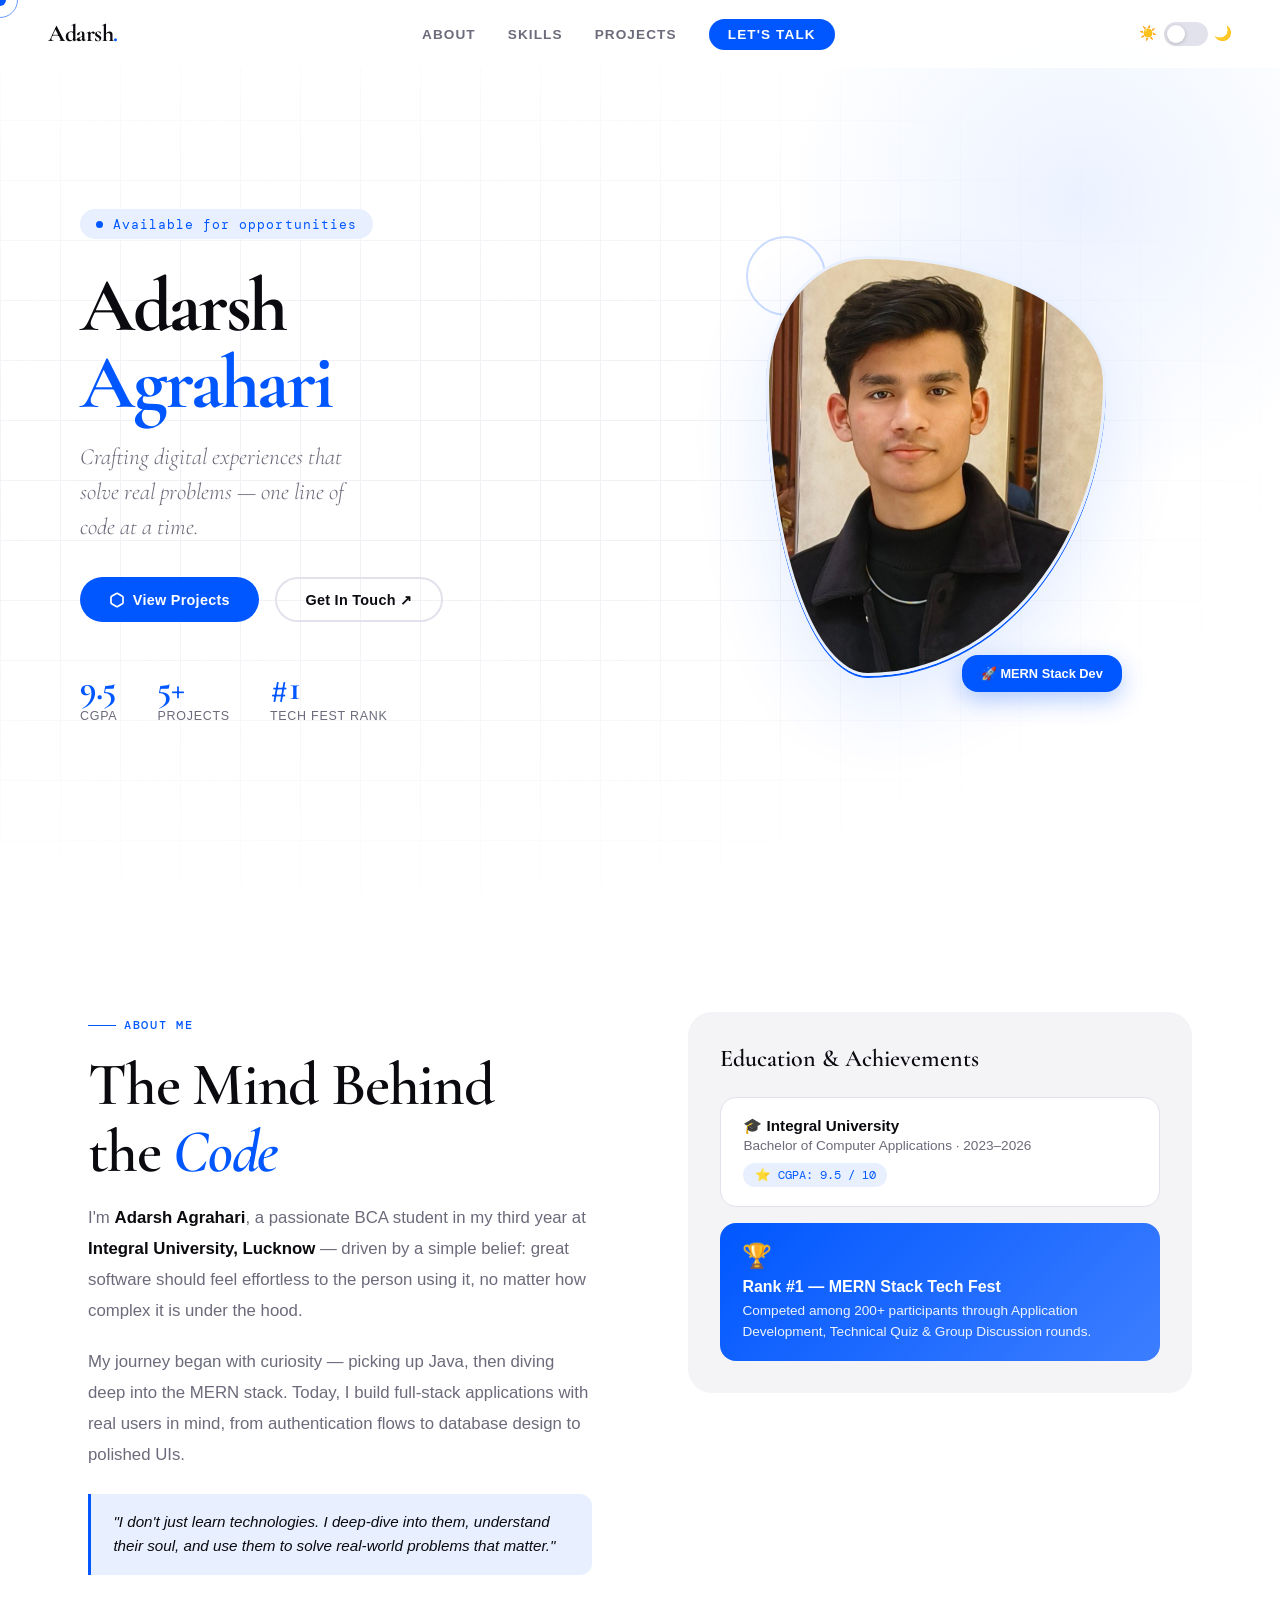
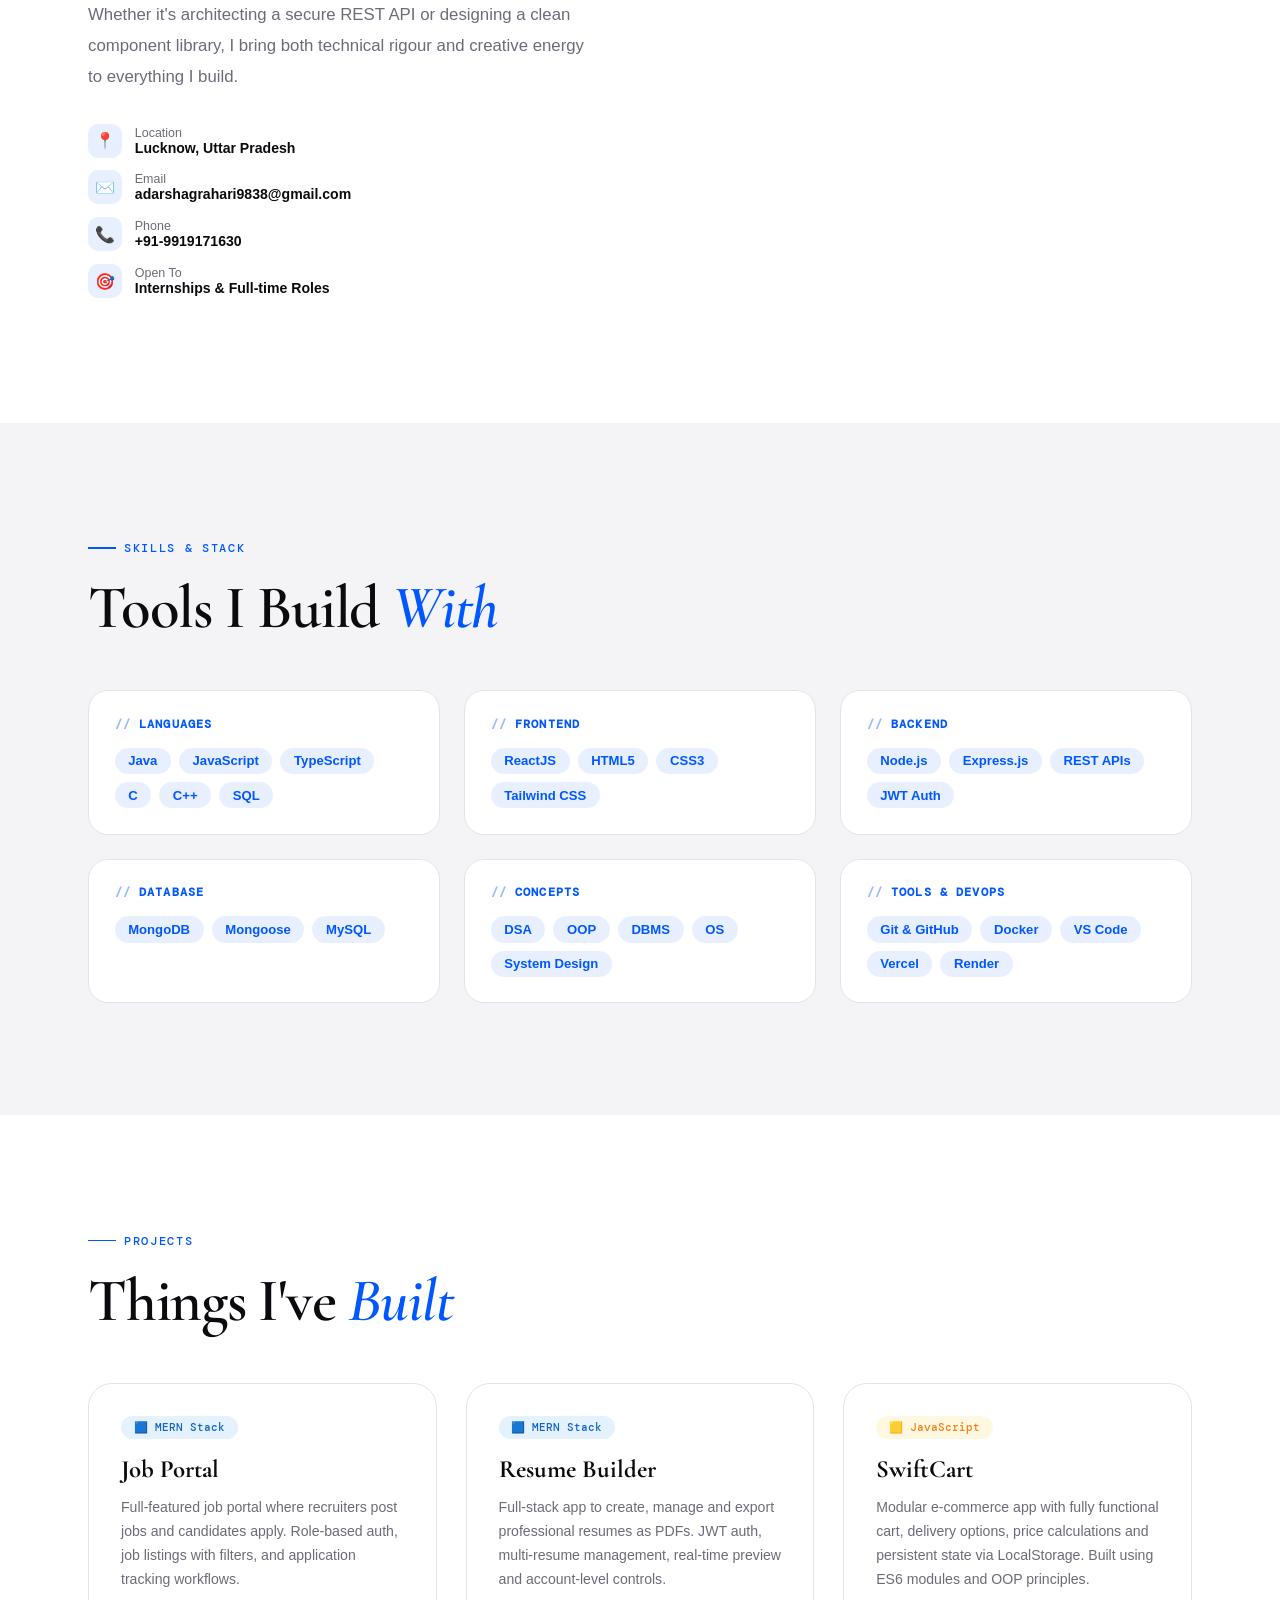
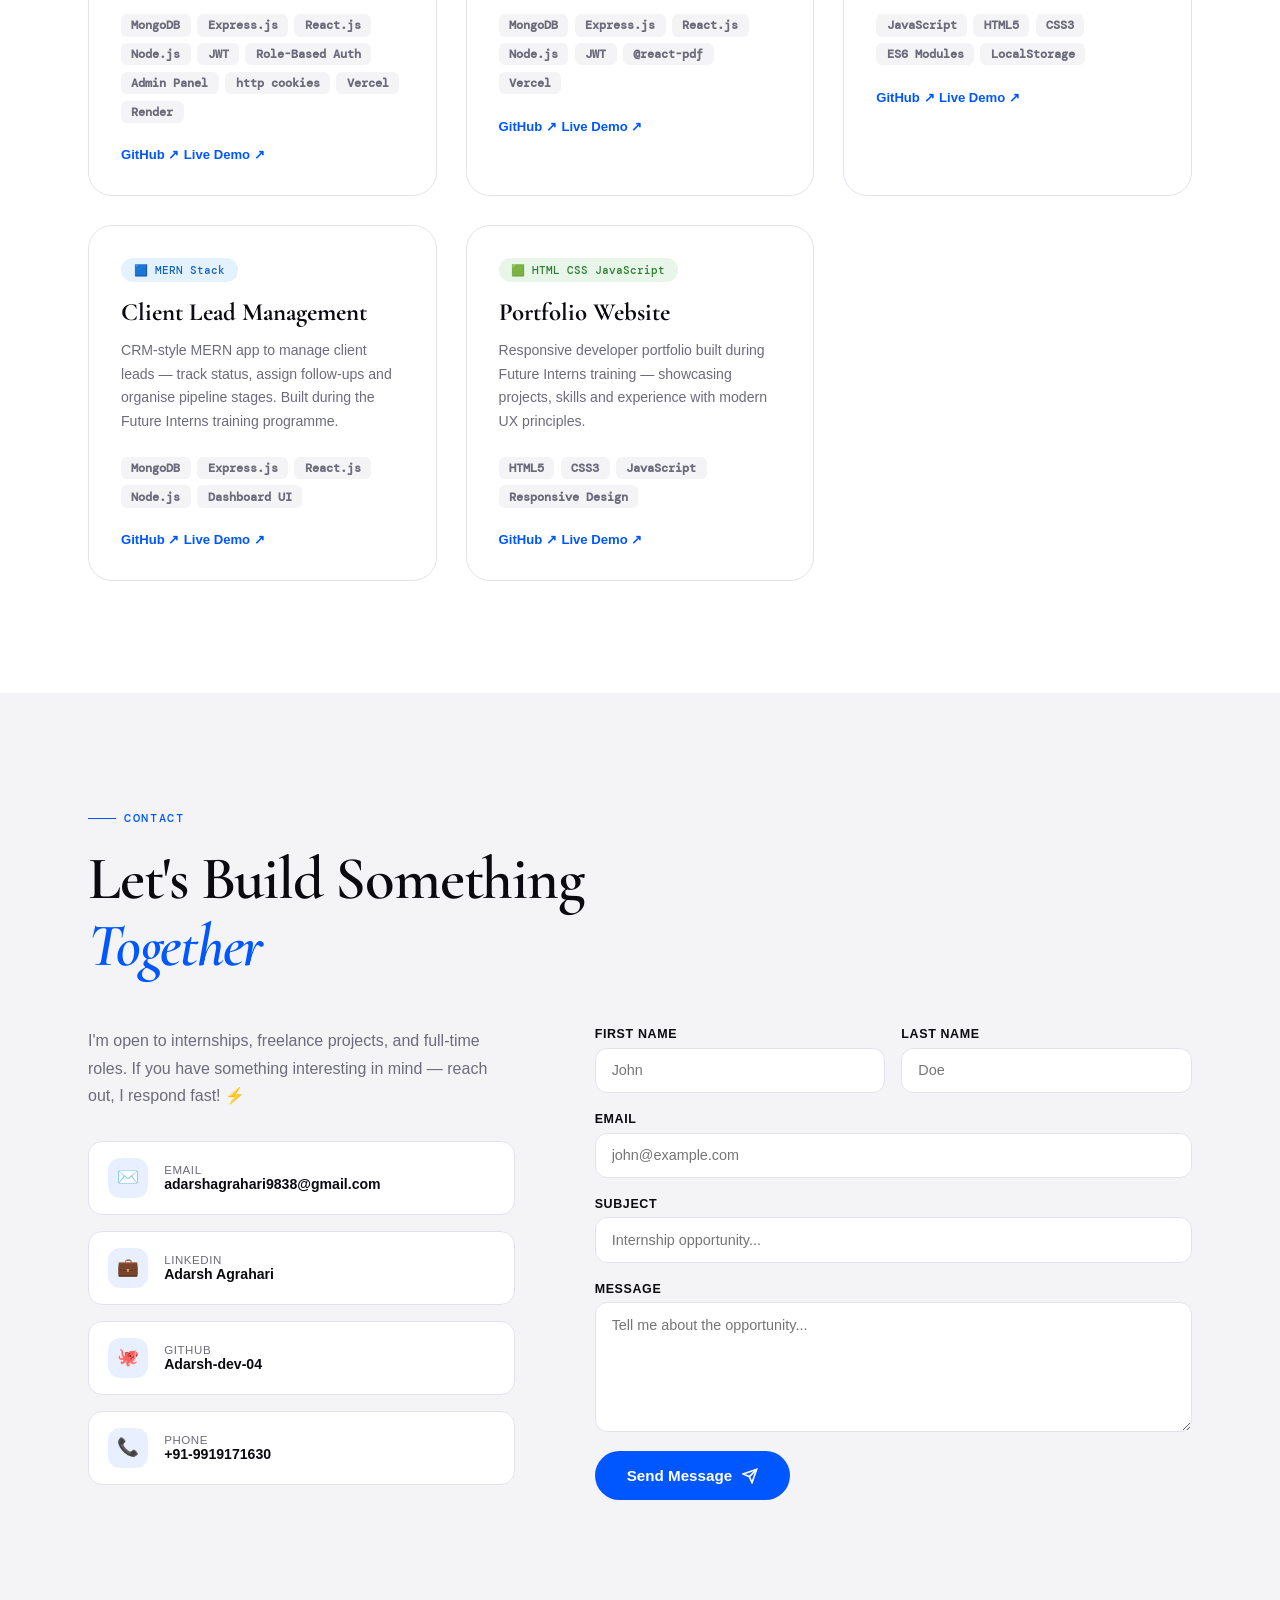
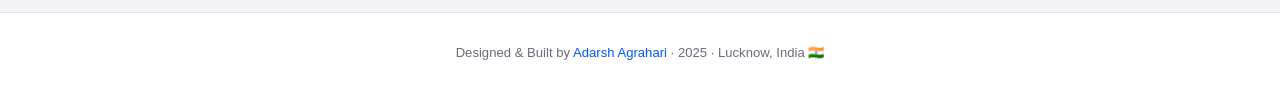
==== commit 99e770f0: "portfolio project tech stack fixed" ====
--- a/index.html
+++ b/index.html
@@ -390,7 +390,7 @@
         </div>
 
         <div class="project-card reveal" style="transition-delay: 0.4s">
-          <span class="project-badge badge-mern">🟦 MERN Stack</span>
+          <span class="project-badge badge-html">🟩 HTML CSS JavaScript</span>
           <h3 class="project-title">Portfolio Website</h3>
           <p class="project-desc">
             Responsive developer portfolio built during Future Interns training
@@ -398,10 +398,9 @@
             principles.
           </p>
           <div class="project-tech">
-            <span class="tech-tag">MongoDB</span
-            ><span class="tech-tag">Express.js</span
-            ><span class="tech-tag">React.js</span
-            ><span class="tech-tag">Node.js</span
+            <span class="tech-tag">HTML5</span
+            ><span class="tech-tag">CSS3</span
+            ><span class="tech-tag">JavaScript</span
             ><span class="tech-tag">Responsive Design</span>
           </div>
           <a
--- a/style.css
+++ b/style.css
@@ -344,9 +344,11 @@
 .badge-mern { background: #e3f2fd; color: #1565c0; }
 .badge-js { background: #fff8e1; color: #f57f17; }
 .badge-fi { background: #f3e5f5; color: #7b1fa2; }
+.badge-html { background: #e8f5e9; color: #2e7d32; }
 html.dark .badge-mern { background: #0d2040; color: #7aaeff; }
 html.dark .badge-js { background: #2a2000; color: #ffc107; }
 html.dark .badge-fi { background: #1e0a2e; color: #ce93d8; }
+html.dark .badge-html { background: #1e2a1e; color: #4caf50; }
 
 .project-title { font-family: var(--font-display); font-size: 1.55rem; font-weight: 700; line-height: 1.2; margin-bottom: 0.7rem; color: var(--black); }
 .project-desc { font-size: 0.88rem; line-height: 1.7; color: var(--grey); margin-bottom: 1.4rem; }
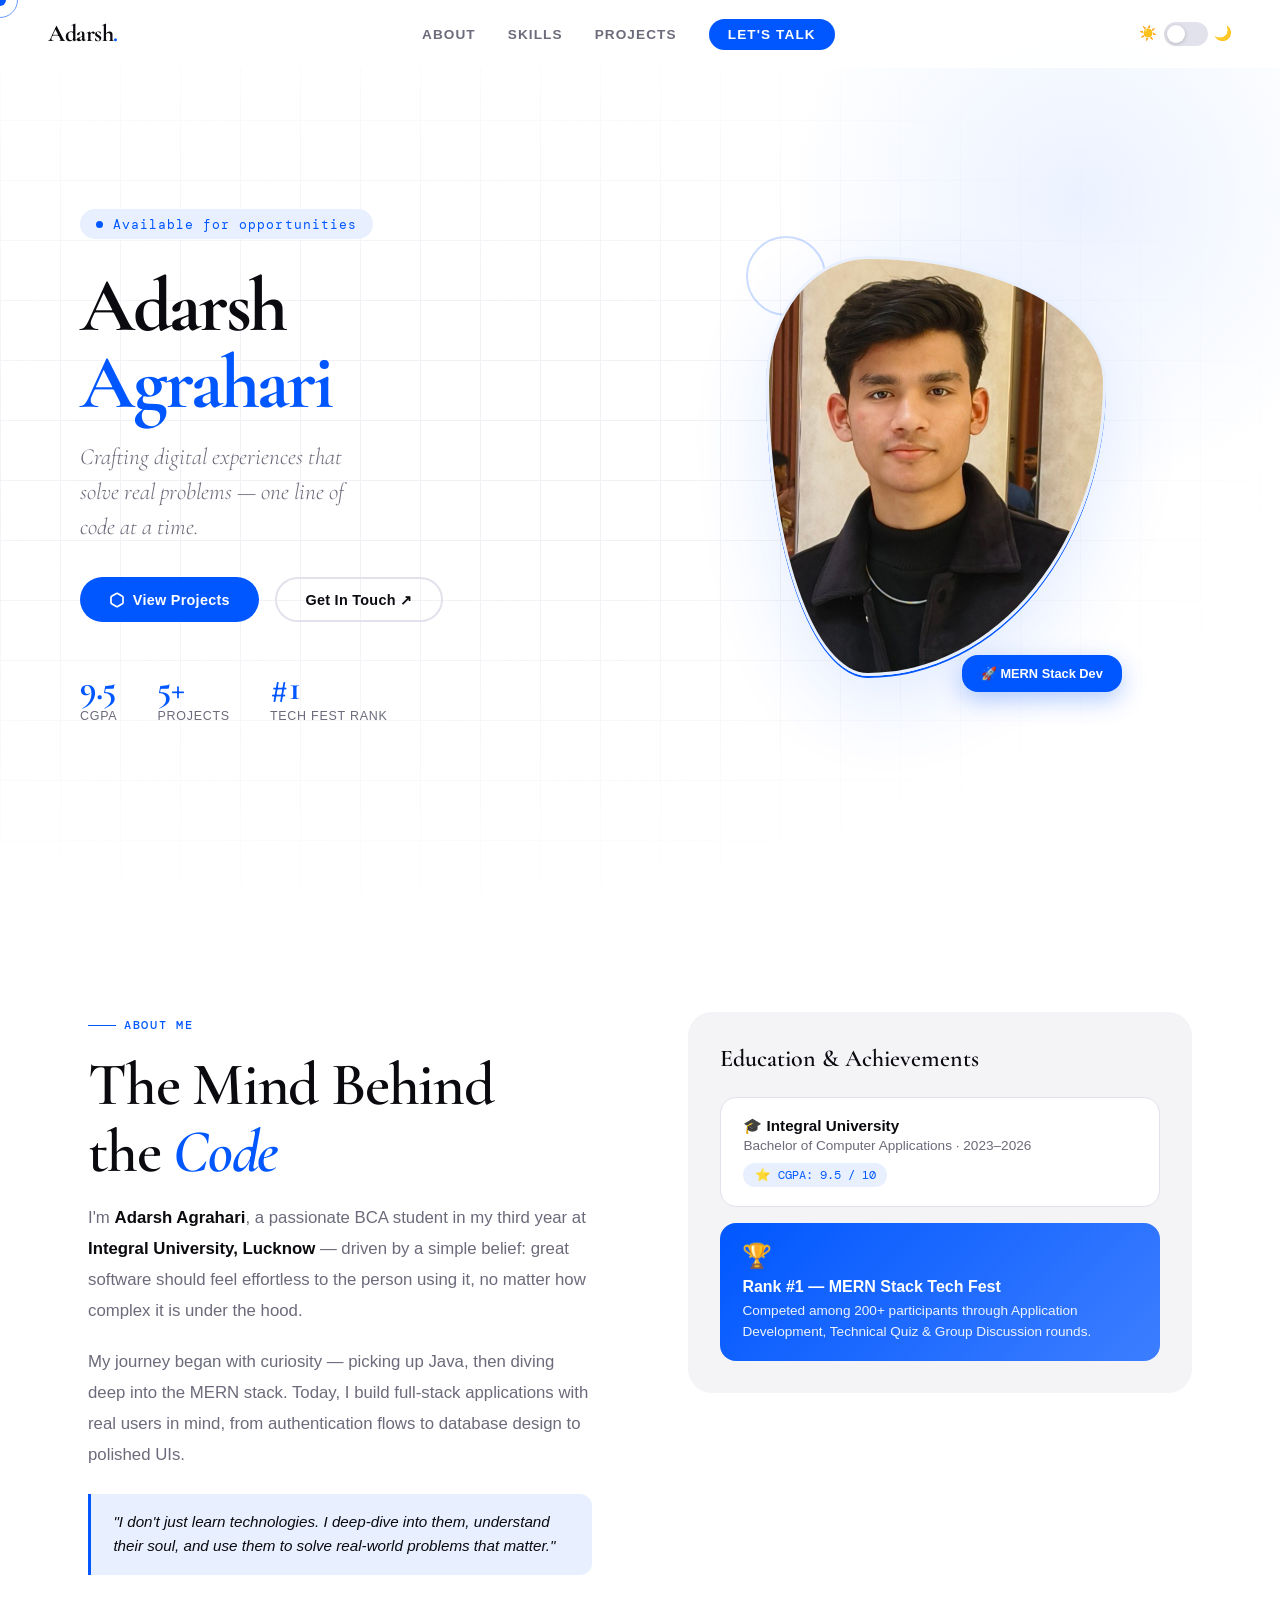
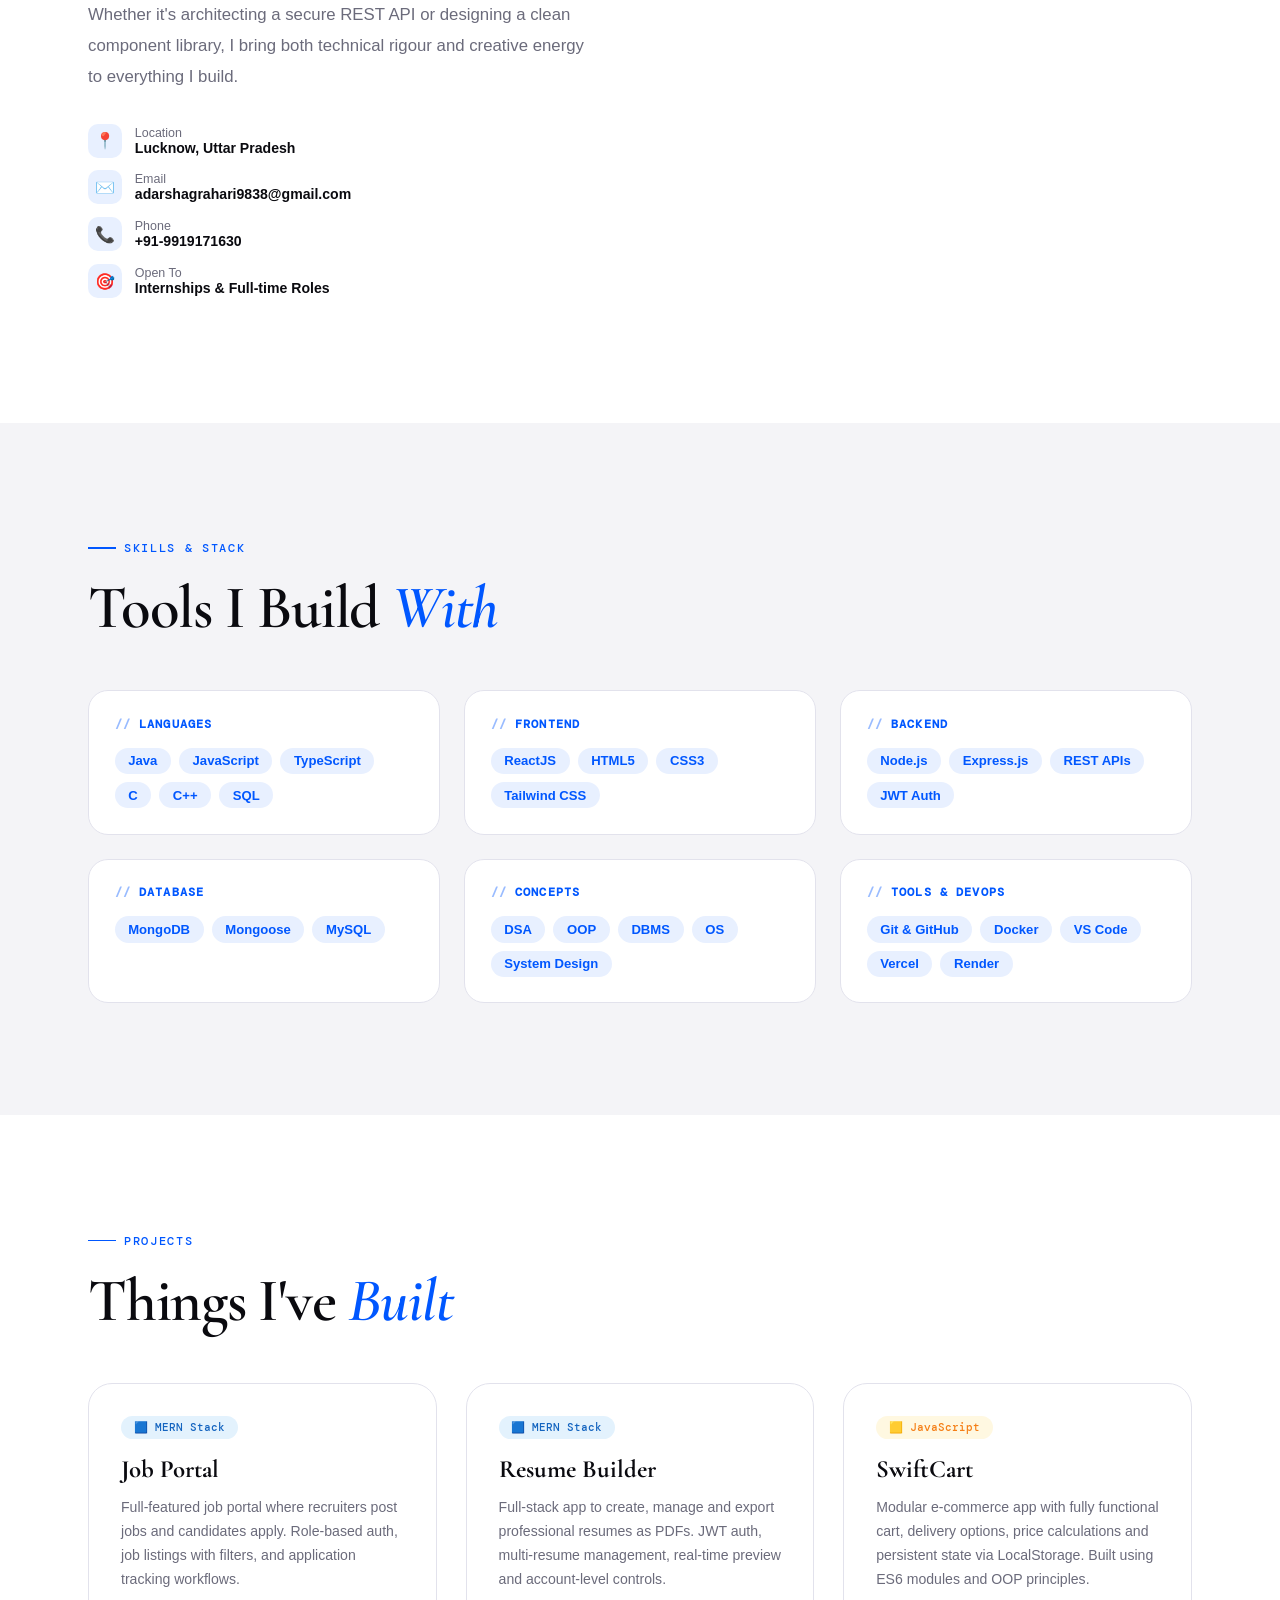
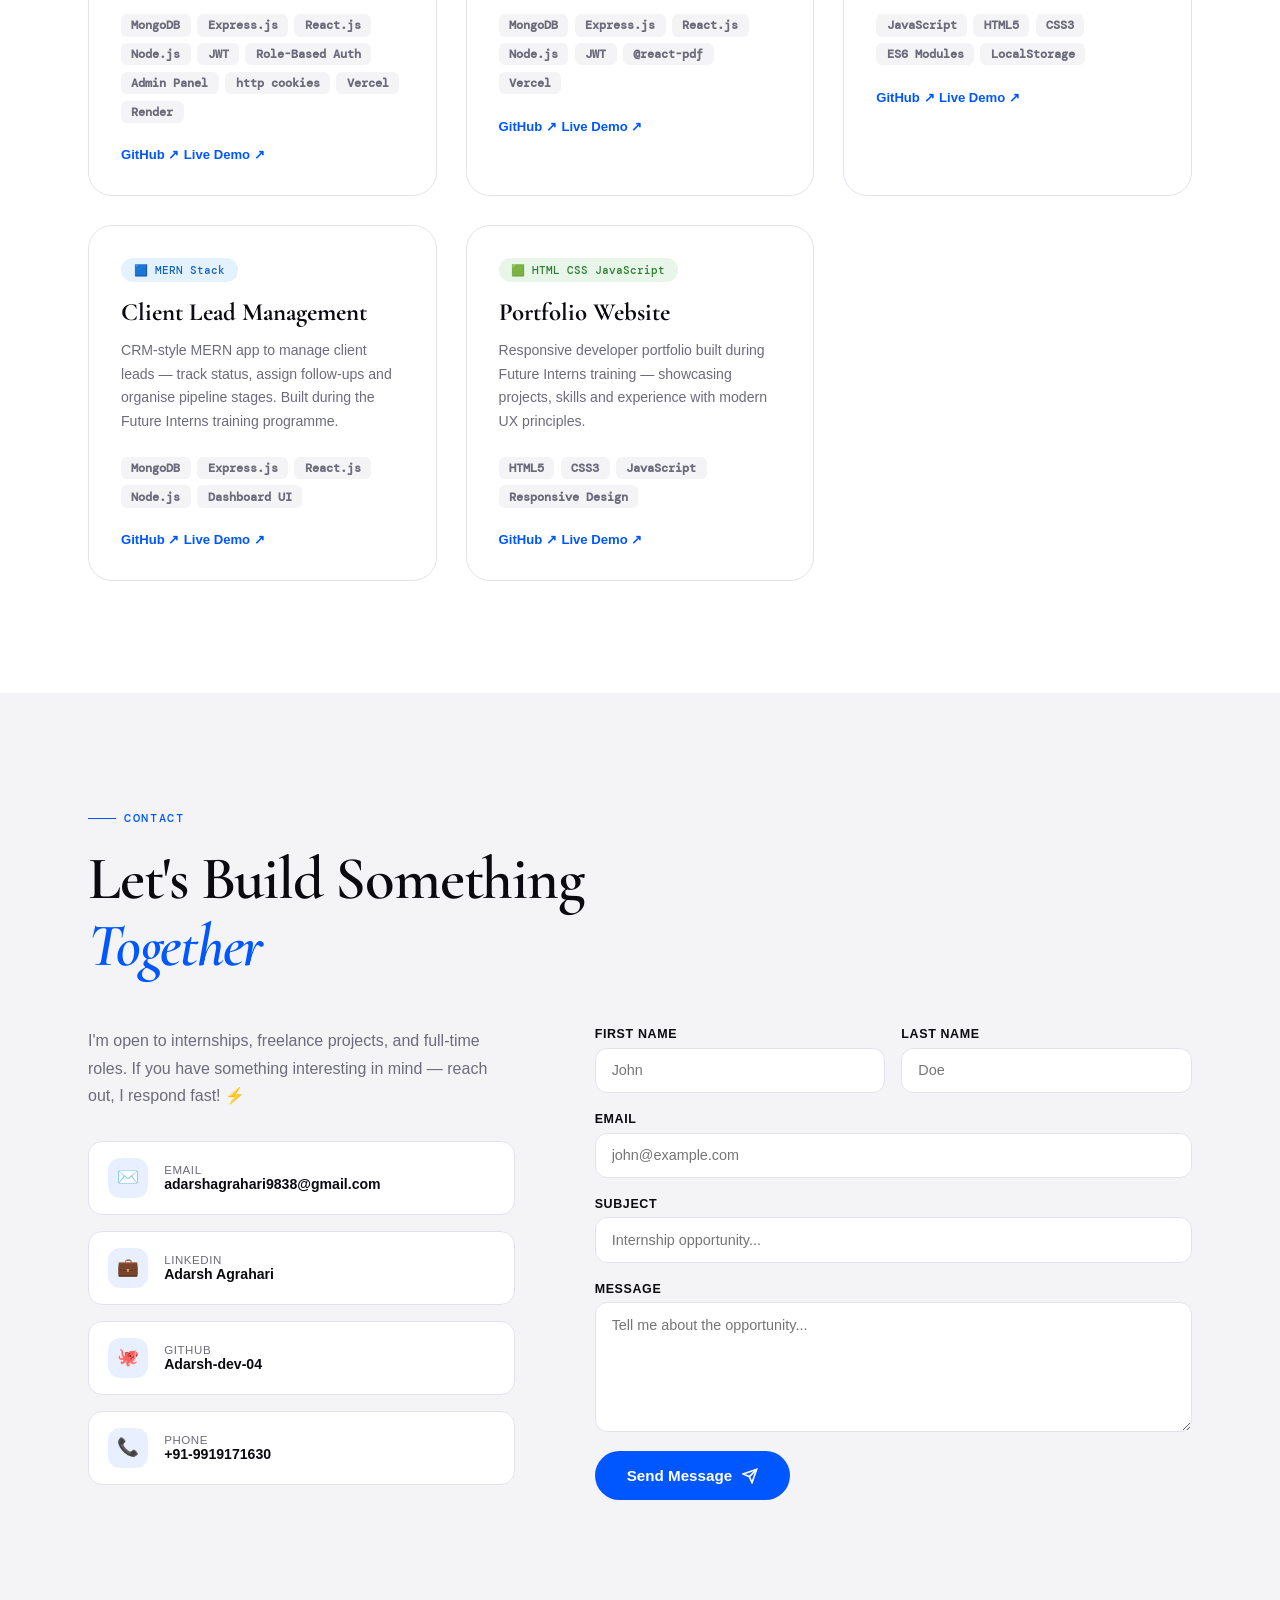
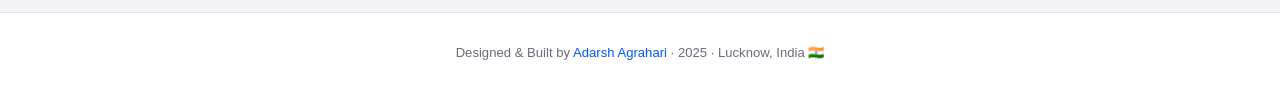
==== commit 2f4dd2e7: "Make contact form submit real messages via FormSubmit" ====
--- a/index.html
+++ b/index.html
@@ -473,15 +473,23 @@
             </div>
           </div>
           <div class="reveal" style="transition-delay: 0.15s">
-            <div class="contact-form">
+            <form
+              class="contact-form"
+              id="contactForm"
+              action="https://formsubmit.co/ajax/adarshagrahari9838@gmail.com"
+              method="POST"
+            >
+              <input type="hidden" name="_subject" value="New Portfolio Contact Message" />
+              <input type="hidden" name="_template" value="table" />
+              <input type="hidden" name="_captcha" value="false" />
               <div class="form-row">
                 <div class="form-group">
                   <label for="fname">First Name</label
-                  ><input type="text" id="fname" placeholder="John" />
+                  ><input type="text" id="fname" name="firstName" placeholder="John" required />
                 </div>
                 <div class="form-group">
                   <label for="lname">Last Name</label
-                  ><input type="text" id="lname" placeholder="Doe" />
+                  ><input type="text" id="lname" name="lastName" placeholder="Doe" />
                 </div>
               </div>
               <div class="form-group">
@@ -489,7 +497,9 @@
                 ><input
                   type="email"
                   id="femail"
+                  name="email"
                   placeholder="john@example.com"
+                  required
                 />
               </div>
               <div class="form-group">
@@ -497,6 +507,7 @@
                 ><input
                   type="text"
                   id="fsubject"
+                  name="subject"
                   placeholder="Internship opportunity..."
                 />
               </div>
@@ -504,10 +515,12 @@
                 <label for="fmessage">Message</label
                 ><textarea
                   id="fmessage"
+                  name="message"
                   placeholder="Tell me about the opportunity..."
+                  required
                 ></textarea>
               </div>
-              <button class="btn-submit" id="submitBtn">
+              <button class="btn-submit" id="submitBtn" type="submit">
                 Send Message
                 <svg
                   width="16"
@@ -524,7 +537,7 @@
               <div class="form-success" id="formSuccess">
                 ✅ Message sent! I'll get back to you within 24 hours.
               </div>
-            </div>
+            </form>
           </div>
         </div>
       </div>
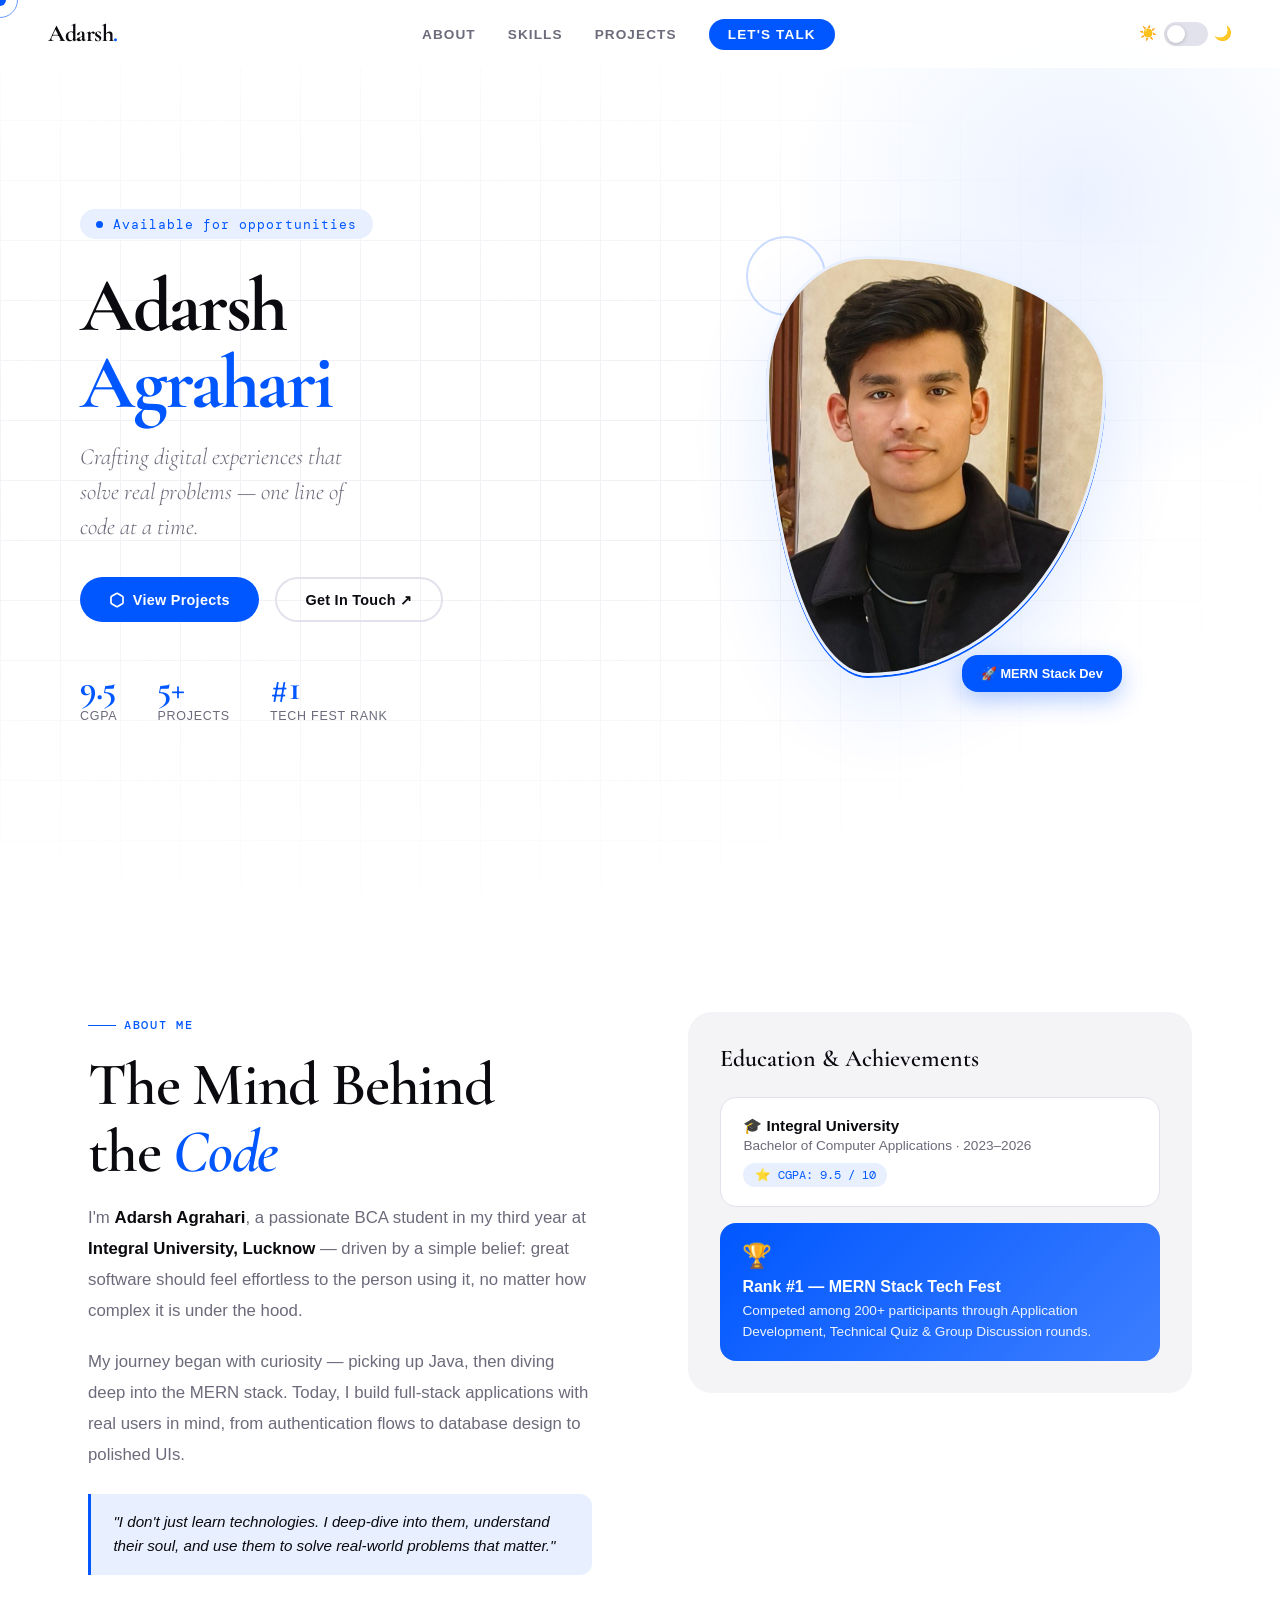
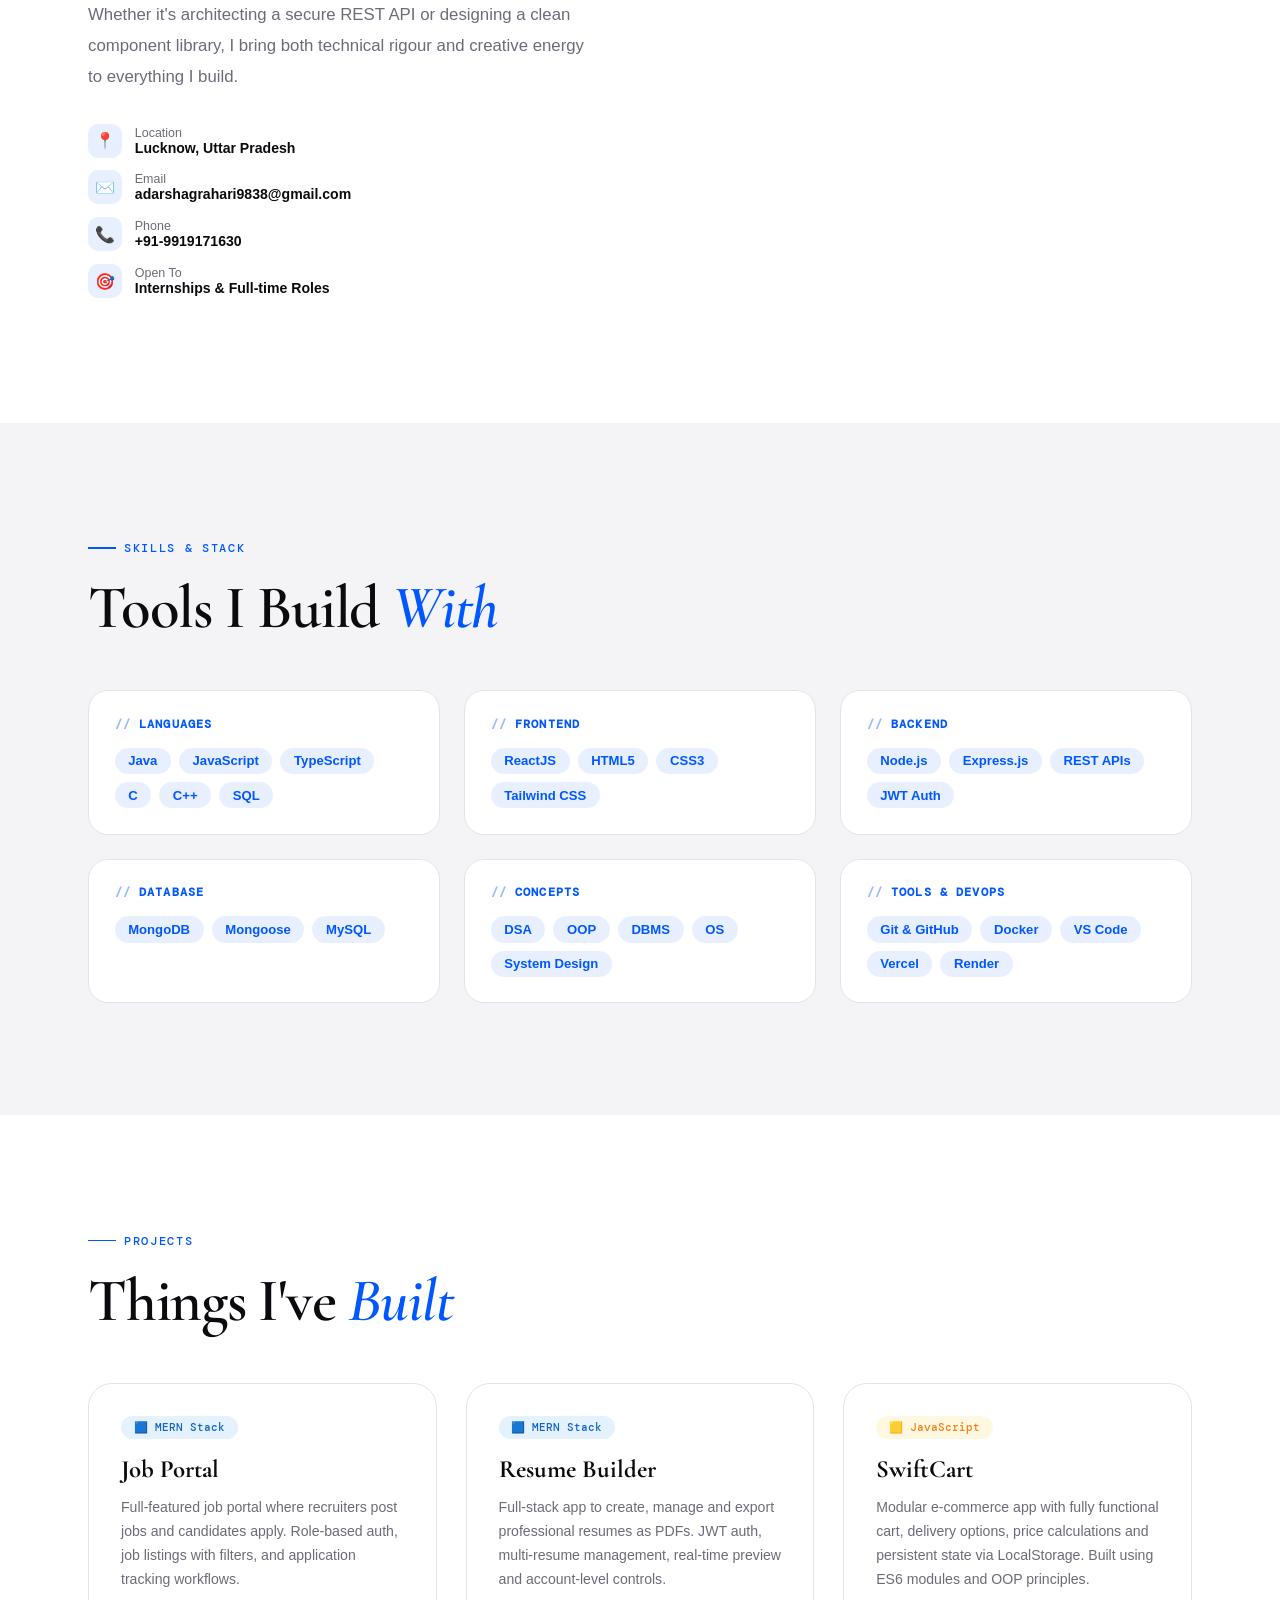
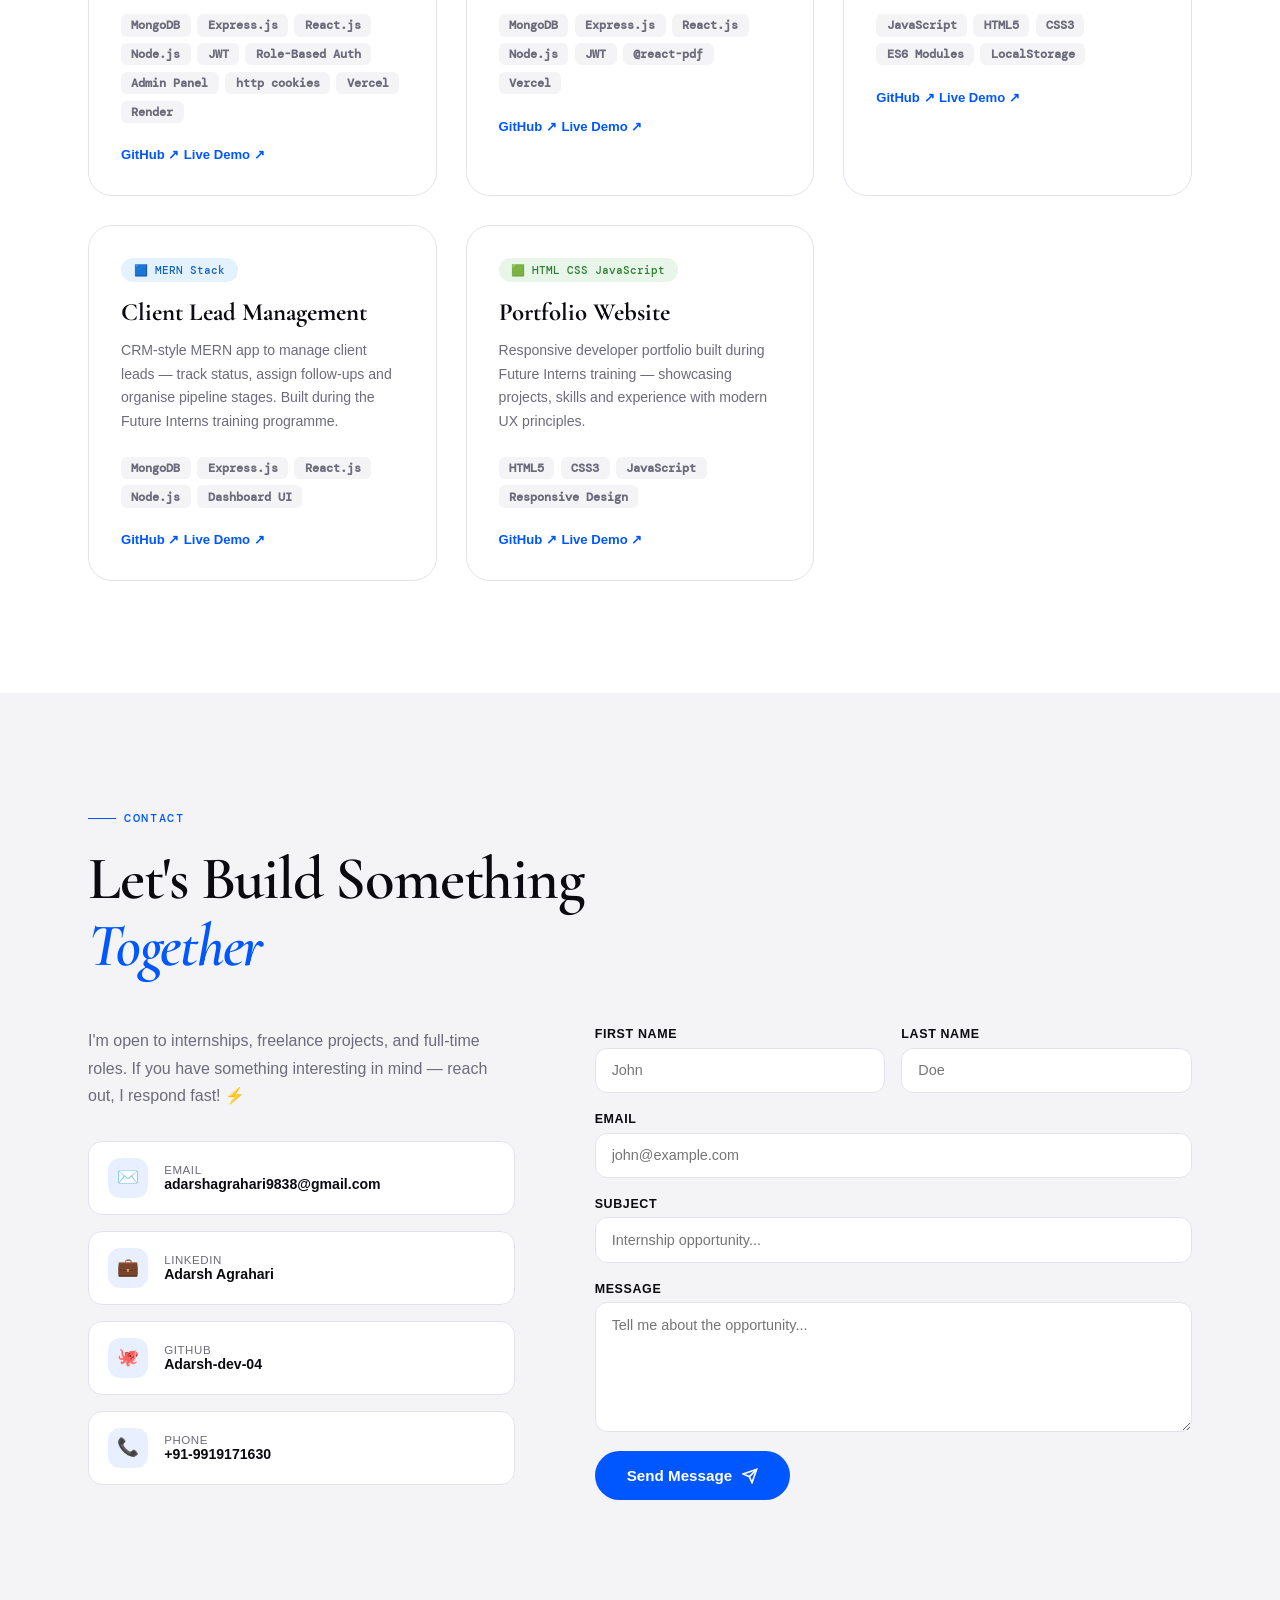
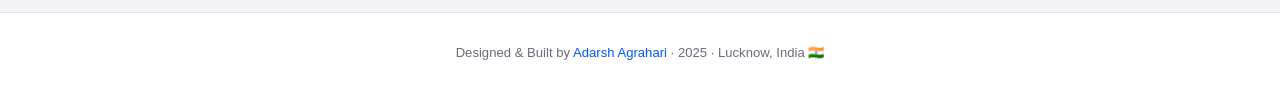
==== commit 6b5cd204: "Simplify contact form submission flow" ====
--- a/index.html
+++ b/index.html
@@ -476,9 +476,10 @@
             <form
               class="contact-form"
               id="contactForm"
-              action="https://formsubmit.co/ajax/adarshagrahari9838@gmail.com"
+              action="https://formsubmit.co/adarshagrahari9838@gmail.com"
               method="POST"
             >
+              <input type="hidden" name="_next" value="thank-you.html" />
               <input type="hidden" name="_subject" value="New Portfolio Contact Message" />
               <input type="hidden" name="_template" value="table" />
               <input type="hidden" name="_captcha" value="false" />
